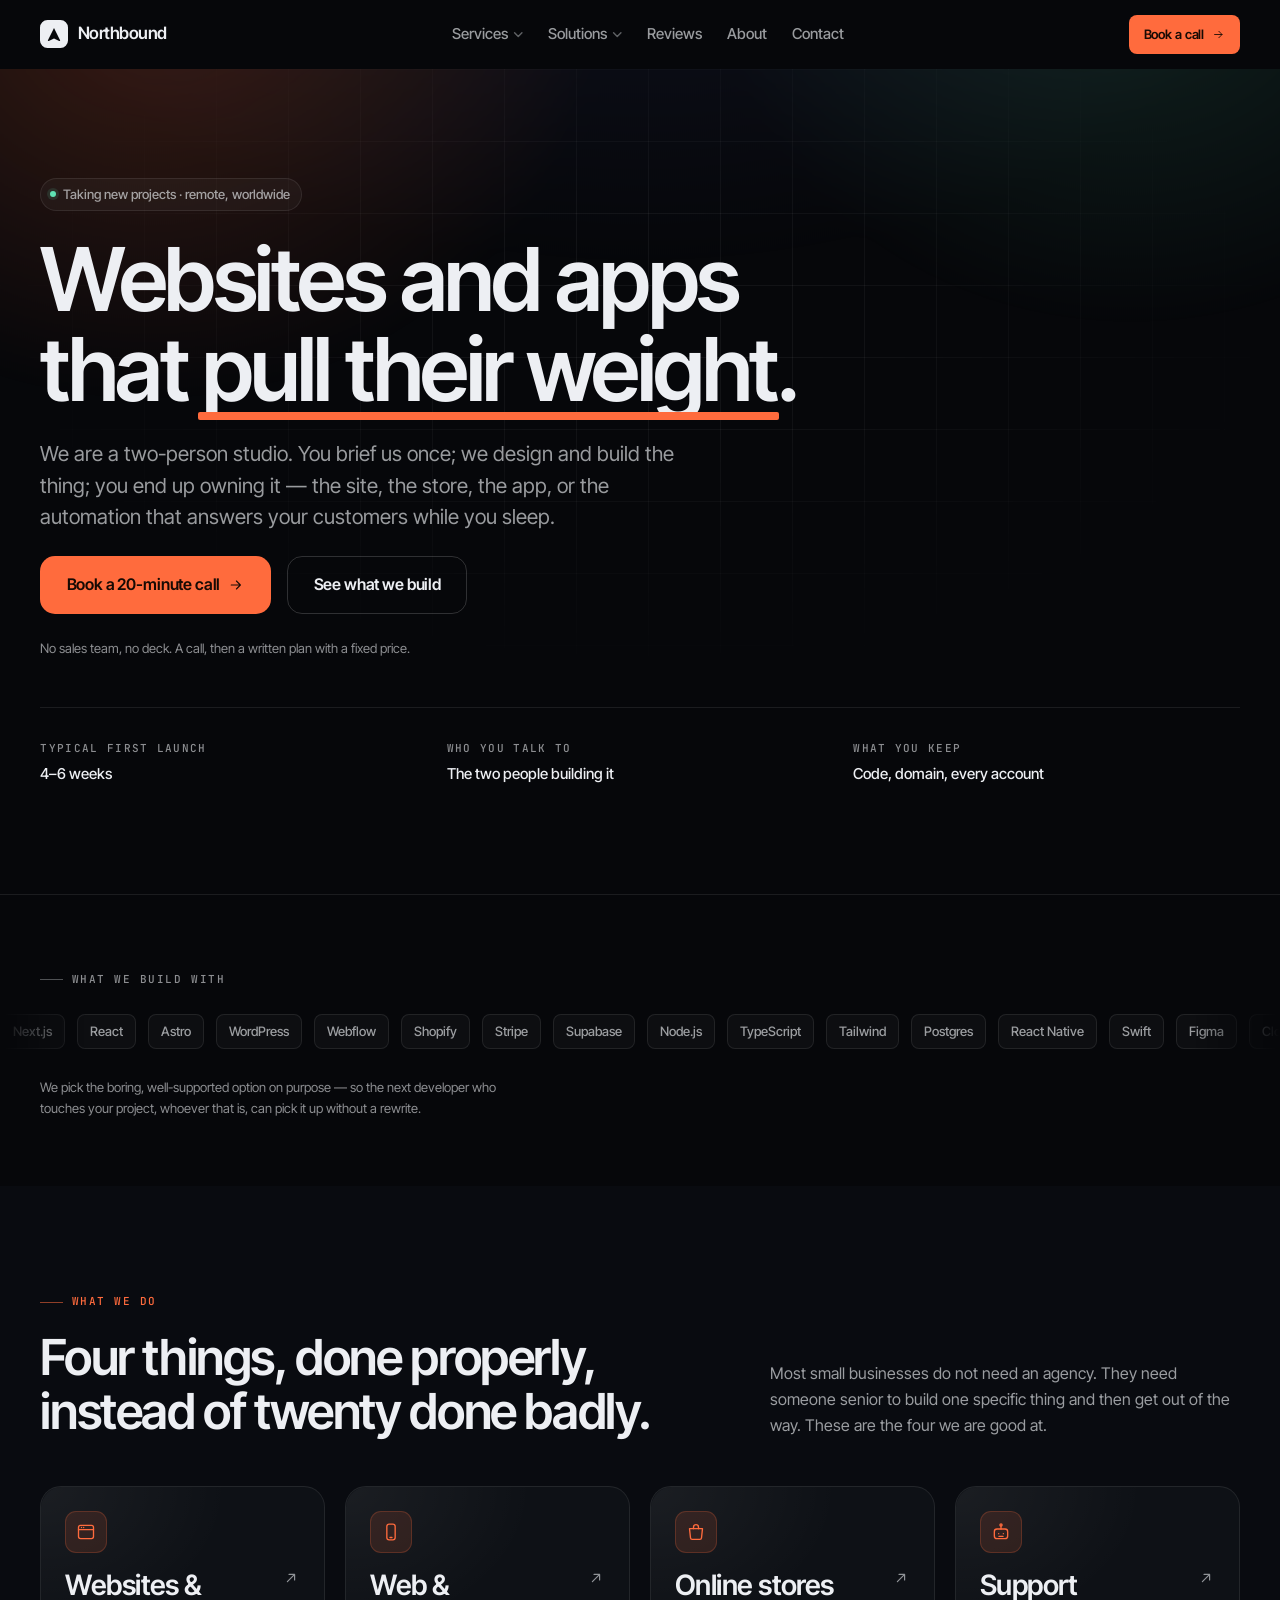
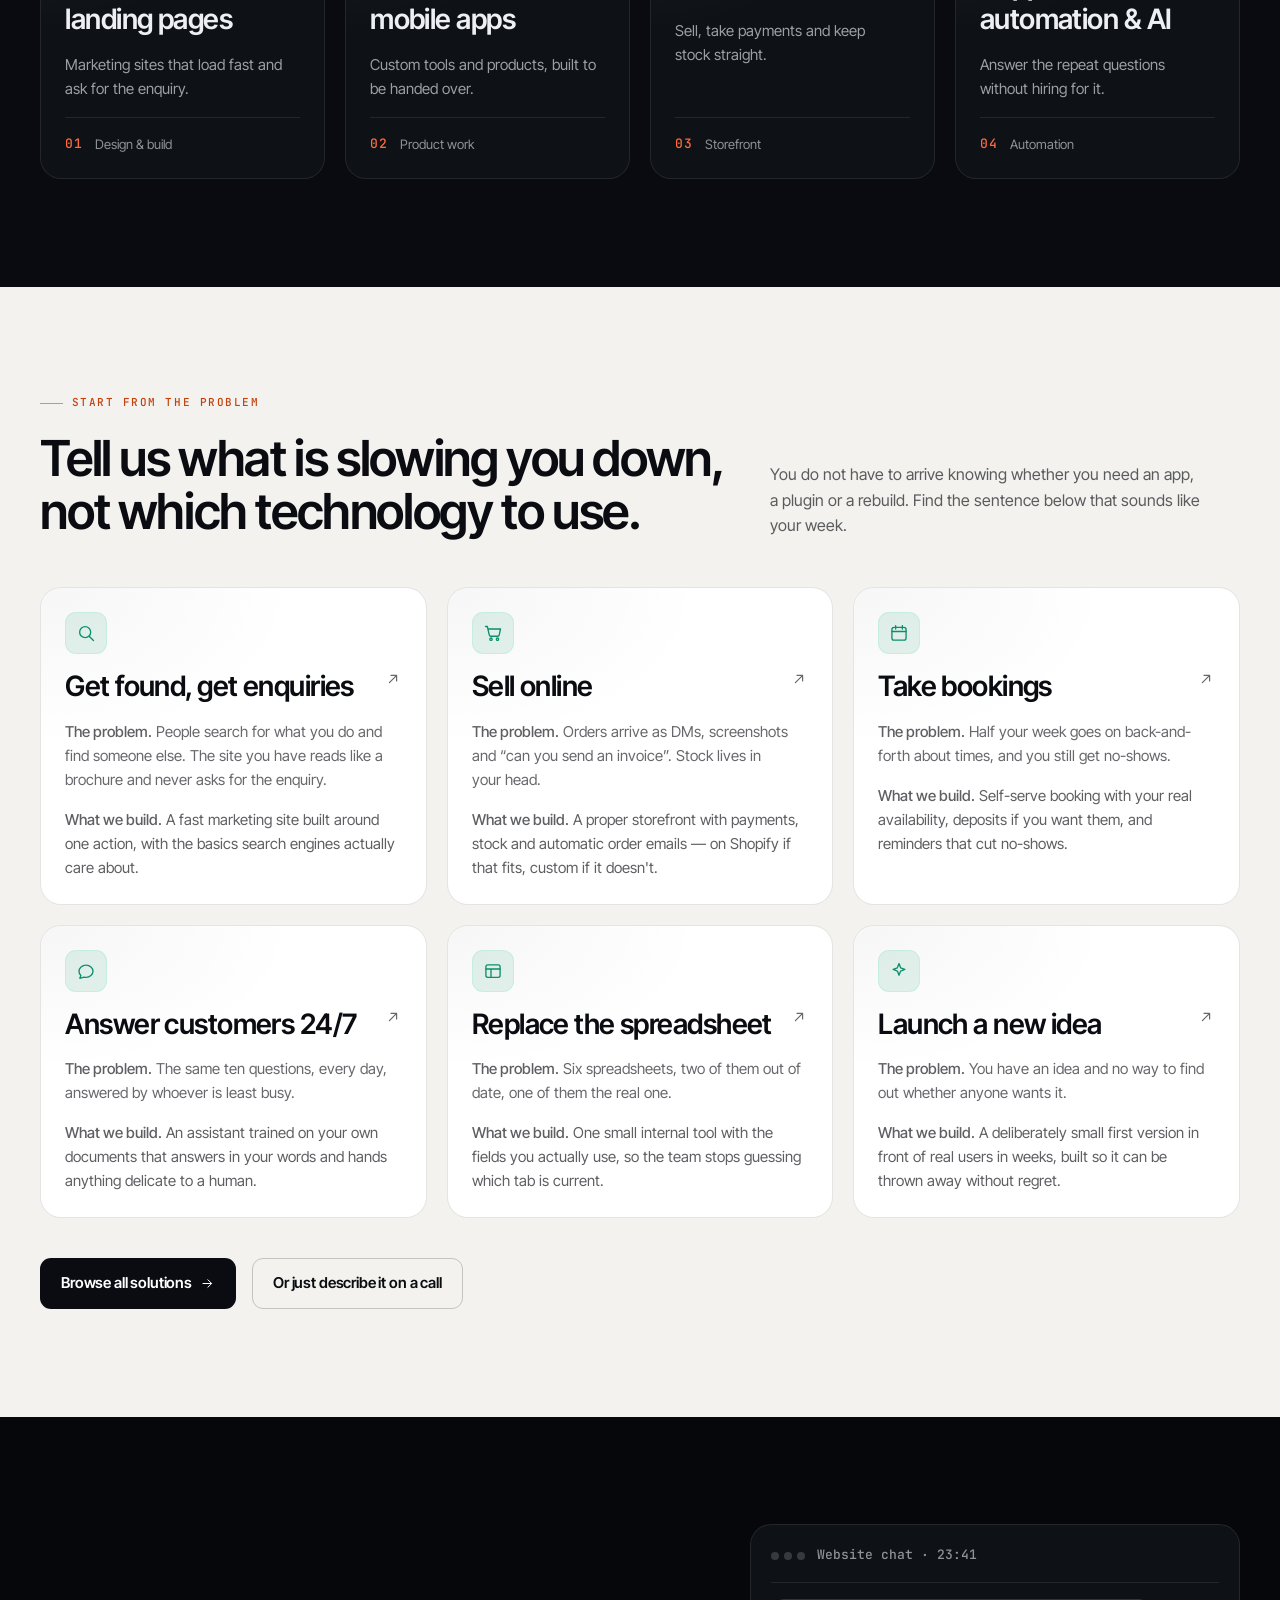
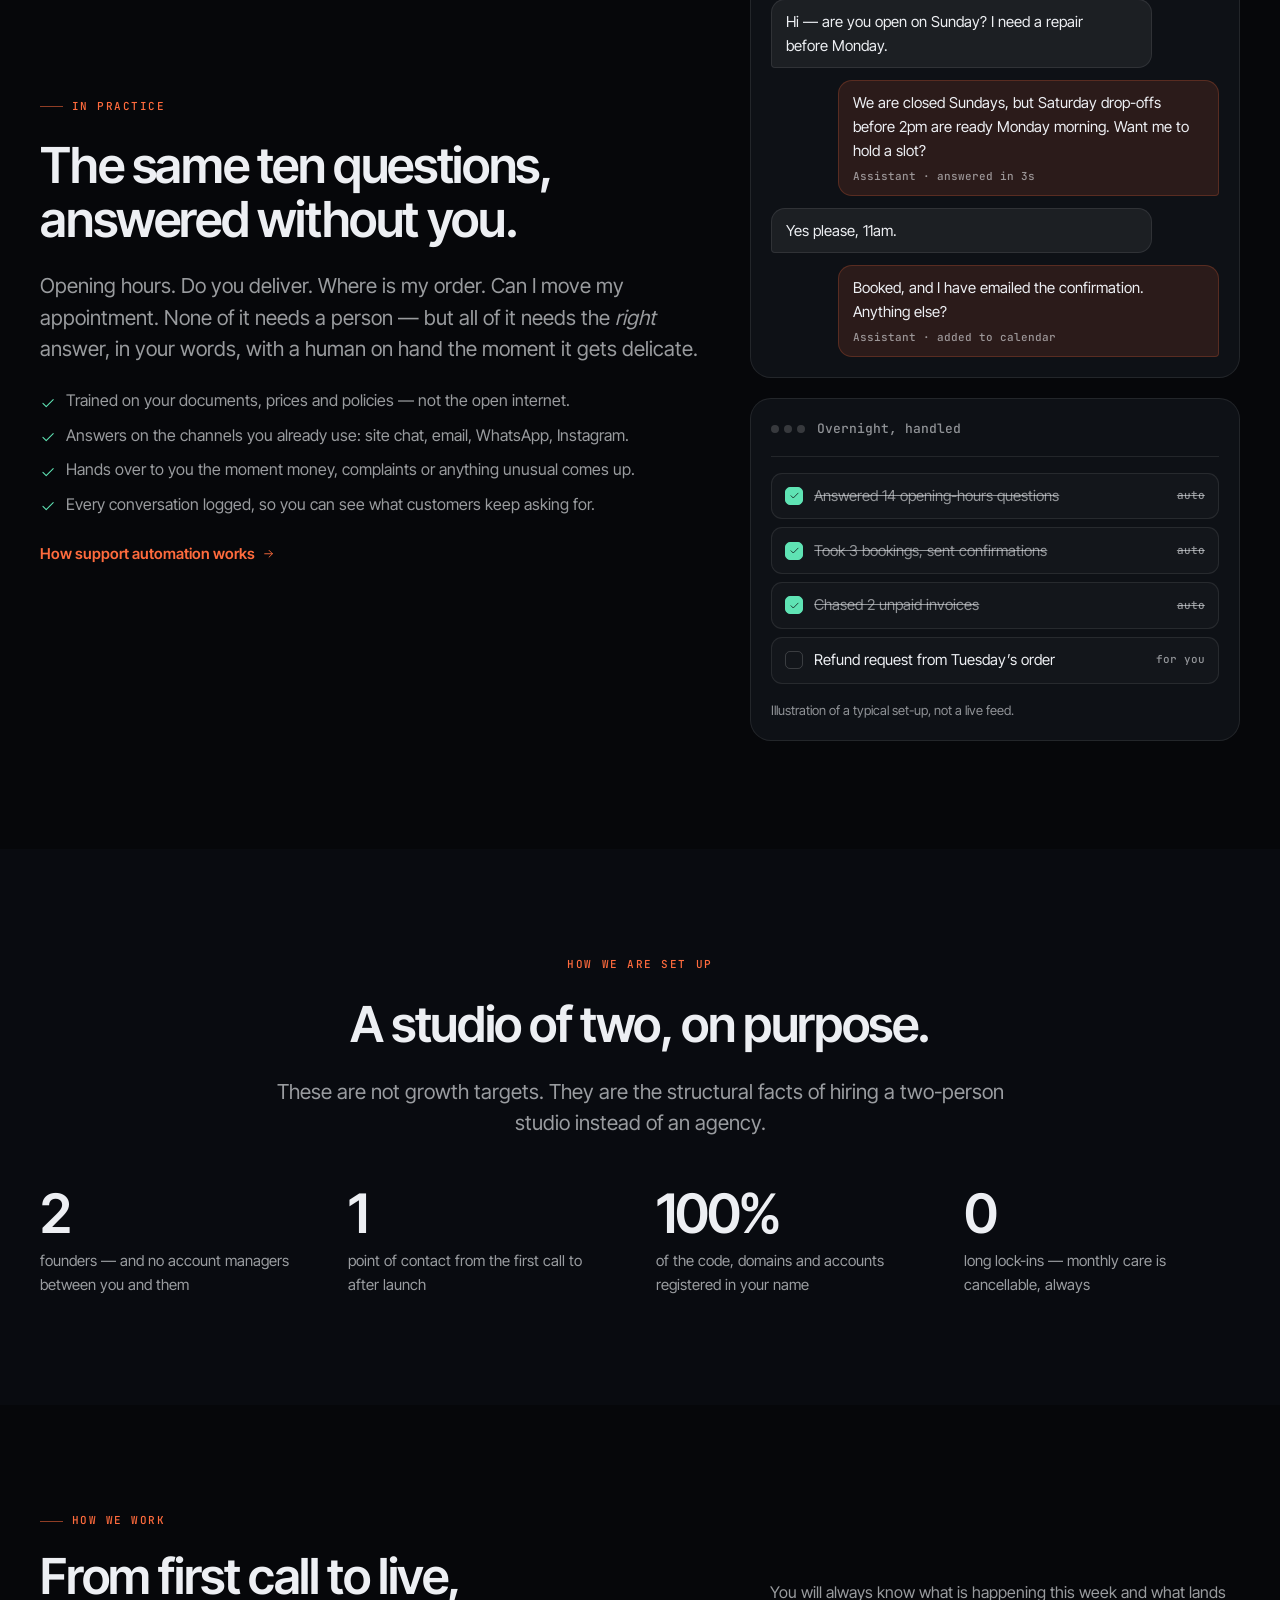
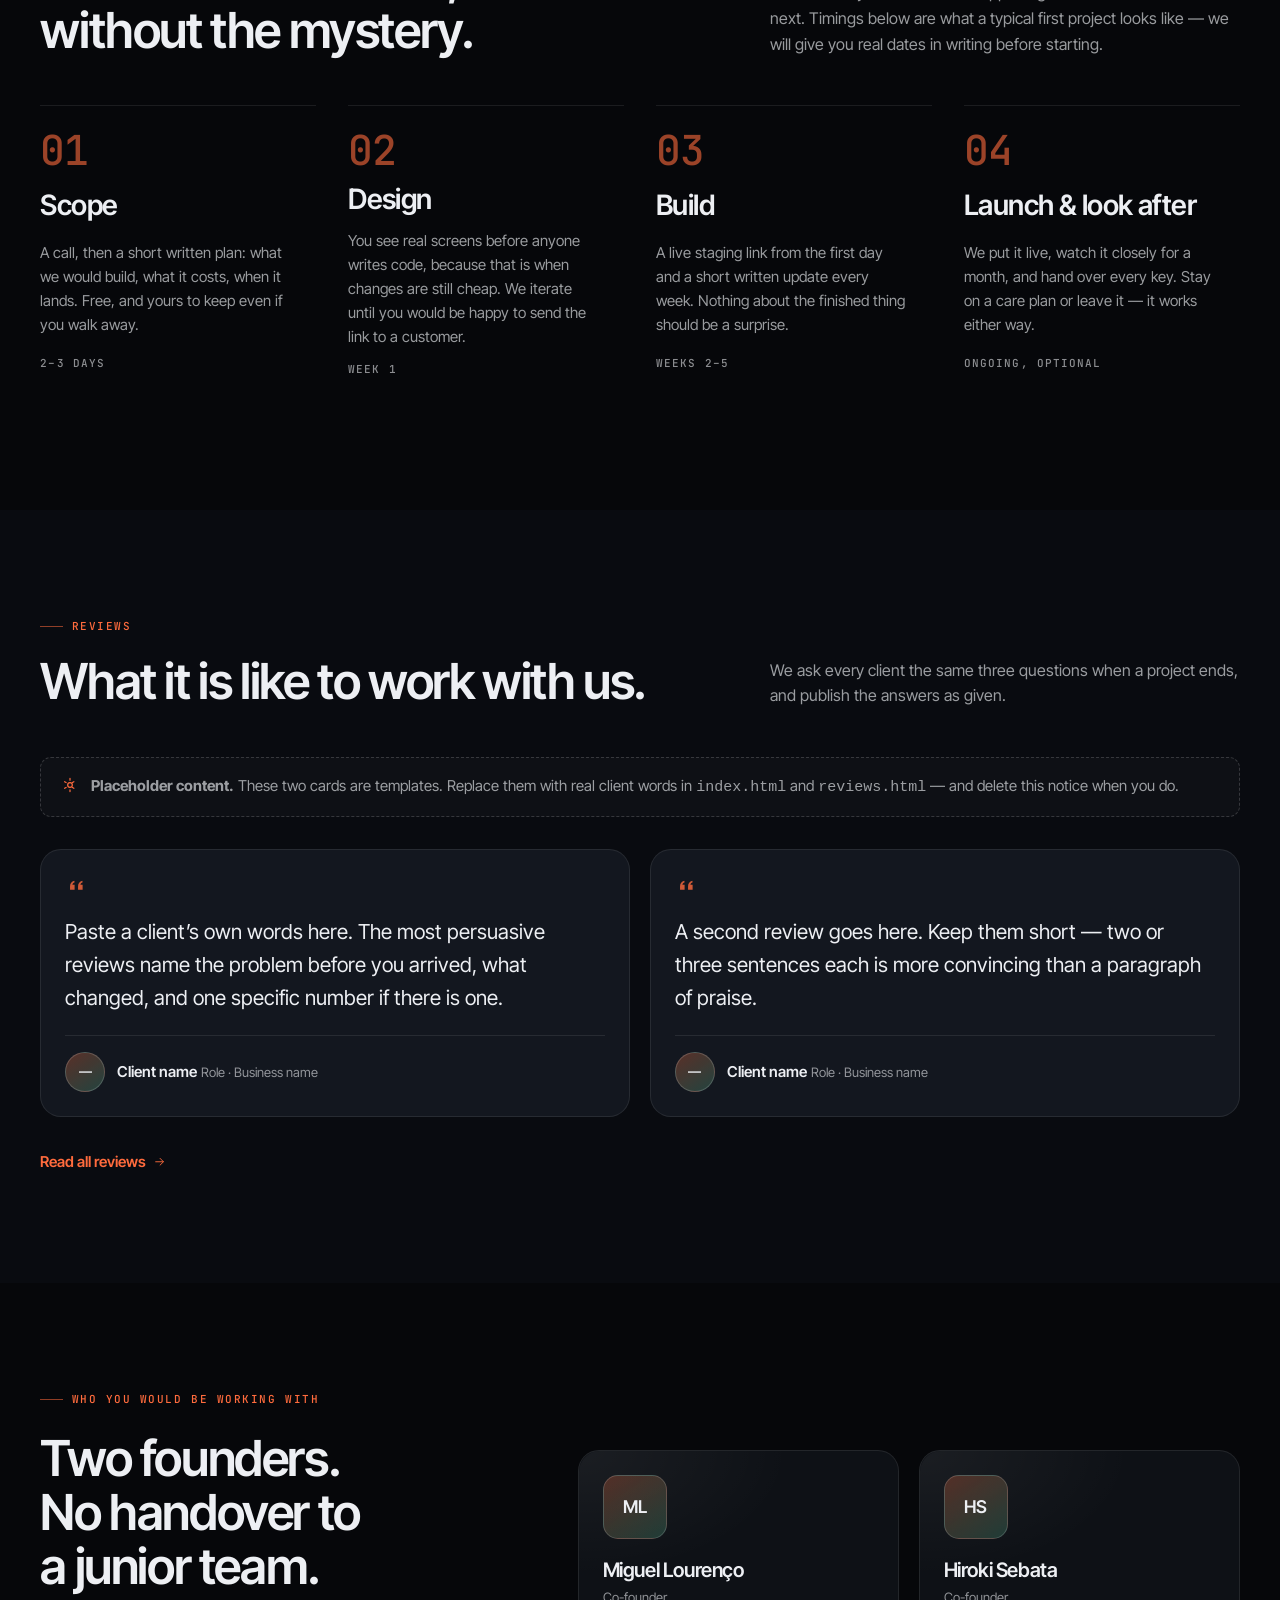
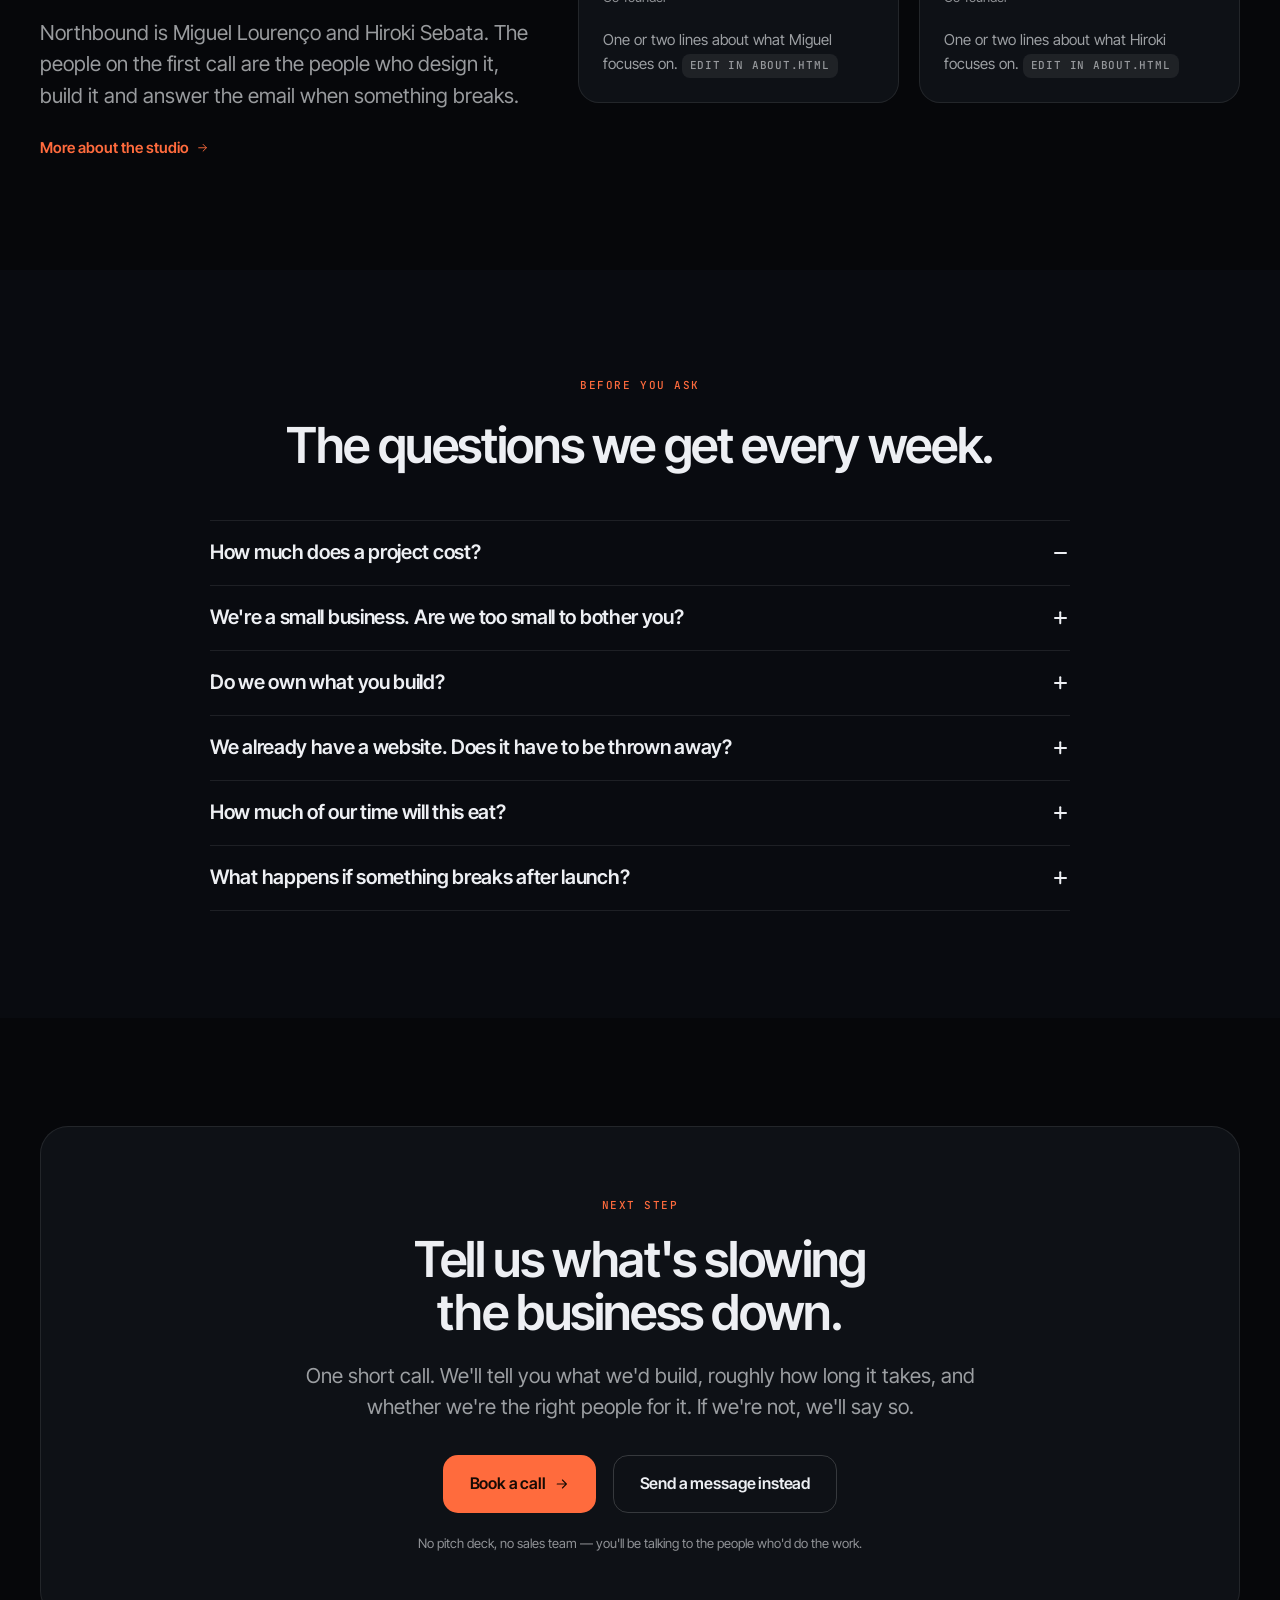
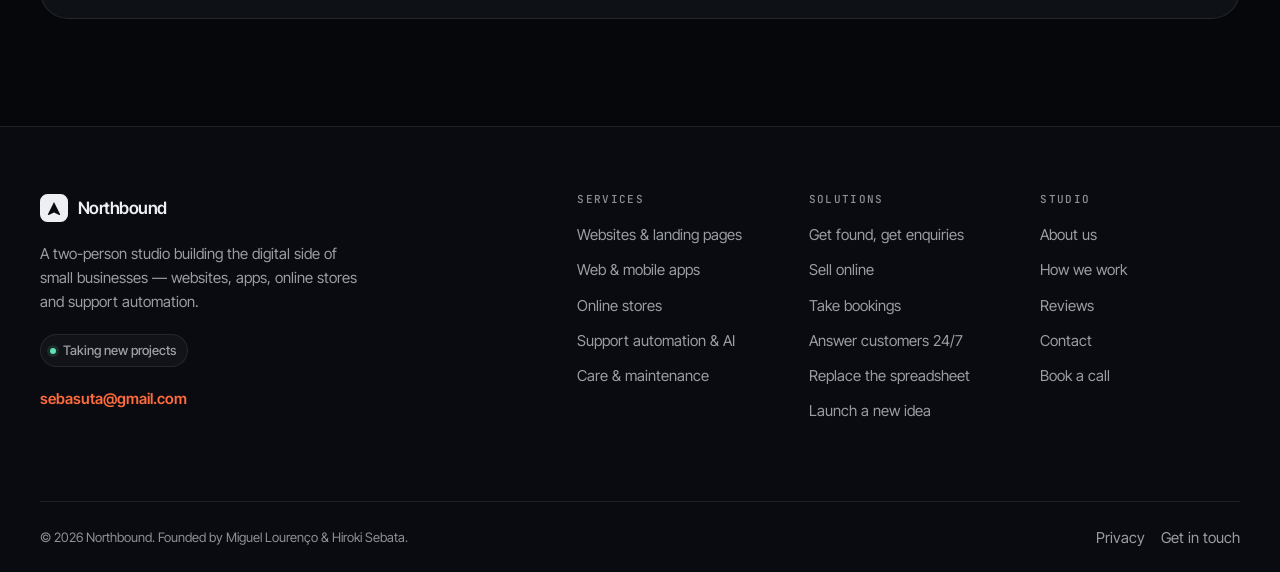
==== index.html @ 09e1d83b "Build the Northbound agency site A six-page static marketing site with no framework, no build step a" ====
<!doctype html>
<html lang="en" class="no-js">
<head>
<meta charset="utf-8">
<meta name="viewport" content="width=device-width, initial-scale=1">
<title>Websites, apps and automation for small businesses | Northbound</title>
<meta name="description" content="A two-person studio that designs, builds and runs the digital side of small businesses — websites, online stores, custom apps and customer-support automation. Book a 20-minute call.">
<link rel="canonical" href="https://hiroki-sebata.github.io/Agency-website/">

<meta property="og:type" content="website">
<meta property="og:site_name" content="Northbound">
<meta property="og:title" content="Websites, apps and automation for small businesses | Northbound">
<meta property="og:description" content="A two-person studio that designs, builds and runs the digital side of small businesses — websites, online stores, custom apps and customer-support automation. Book a 20-minute call.">
<meta property="og:url" content="https://hiroki-sebata.github.io/Agency-website/">
<meta property="og:image" content="https://hiroki-sebata.github.io/Agency-website/assets/img/og-image.png">
<meta property="og:image:width" content="1200">
<meta property="og:image:height" content="630">
<meta property="og:image:alt" content="Northbound — websites, apps and automation for small businesses.">
<meta name="twitter:card" content="summary_large_image">
<meta name="twitter:title" content="Websites, apps and automation for small businesses | Northbound">
<meta name="twitter:description" content="A two-person studio that designs, builds and runs the digital side of small businesses — websites, online stores, custom apps and customer-support automation. Book a 20-minute call.">
<meta name="twitter:image" content="https://hiroki-sebata.github.io/Agency-website/assets/img/og-image.png">

<meta name="theme-color" content="#06070a">
<link rel="icon" href="assets/img/favicon.svg" type="image/svg+xml">
<link rel="apple-touch-icon" href="assets/img/apple-touch-icon.png">
<link rel="manifest" href="site.webmanifest">

<link rel="preload" href="assets/fonts/inter-tight-latin.woff2" as="font" type="font/woff2" crossorigin>
<link rel="stylesheet" href="assets/fonts/fonts.css">
<link rel="stylesheet" href="assets/css/main.css">
<script type="application/ld+json">
{
  "@context": "https://schema.org",
  "@graph": [
    {
      "@type": "Organization",
      "@id": "https://hiroki-sebata.github.io/Agency-website/#org",
      "name": "Northbound",
      "url": "https://hiroki-sebata.github.io/Agency-website/",
      "logo": "https://hiroki-sebata.github.io/Agency-website/assets/img/logo.svg",
      "description": "A two-person studio building websites, apps, online stores and support automation for small businesses.",
      "founder": [
        {
          "@type": "Person",
          "name": "Miguel Lourenço"
        },
        {
          "@type": "Person",
          "name": "Hiroki Sebata"
        }
      ],
      "knowsAbout": [
        "Web development",
        "Mobile app development",
        "E-commerce",
        "Customer support automation",
        "AI agents",
        "Website design"
      ],
      "makesOffer": [
        {
          "@type": "Offer",
          "itemOffered": {
            "@type": "Service",
            "name": "Websites & landing pages",
            "description": "Marketing sites that load fast and ask for the enquiry."
          }
        },
        {
          "@type": "Offer",
          "itemOffered": {
            "@type": "Service",
            "name": "Web & mobile apps",
            "description": "Custom tools and products, built to be handed over."
          }
        },
        {
          "@type": "Offer",
          "itemOffered": {
            "@type": "Service",
            "name": "Online stores",
            "description": "Sell, take payments and keep stock straight."
          }
        },
        {
          "@type": "Offer",
          "itemOffered": {
            "@type": "Service",
            "name": "Support automation & AI",
            "description": "Answer the repeat questions without hiring for it."
          }
        }
      ]
    },
    {
      "@type": "WebSite",
      "@id": "https://hiroki-sebata.github.io/Agency-website/#site",
      "url": "https://hiroki-sebata.github.io/Agency-website/",
      "name": "Northbound",
      "publisher": {
        "@id": "https://hiroki-sebata.github.io/Agency-website/#org"
      },
      "inLanguage": "en"
    }
  ]
}
</script>
<script type="application/ld+json">
{
  "@context": "https://schema.org",
  "@type": "FAQPage",
  "mainEntity": [
    {
      "@type": "Question",
      "name": "How much does a project cost?",
      "acceptedAnswer": {
        "@type": "Answer",
        "text": "Every number follows a conversation, because a five-page brochure site and a booking platform with payments are not the same job. What we will commit to: a fixed price agreed before anyone starts, not an hourly meter that creeps. You get the figure in writing after the first call, along with what is in scope and what is not. That document is yours whether or not you hire us."
      }
    },
    {
      "@type": "Question",
      "name": "We're a small business. Are we too small to bother you?",
      "acceptedAnswer": {
        "@type": "Answer",
        "text": "Small is the entire point. Big agencies price for big committees — the account manager, the strategist, the deck. We skipped all of that so a one-person shop or a ten-person team can afford senior work. If your budget genuinely does not fit the problem, we will tell you on the first call and point you at a cheaper route, even when that route is not us."
      }
    },
    {
      "@type": "Question",
      "name": "Do we own what you build?",
      "acceptedAnswer": {
        "@type": "Answer",
        "text": "Yes, completely. The code lives in your repository, the domain is registered to you, and hosting and third-party accounts are created in your name on day one — not ours. If you stop working with us tomorrow, nothing switches off and nothing needs to be prised out of our hands."
      }
    },
    {
      "@type": "Question",
      "name": "We already have a website. Does it have to be thrown away?",
      "acceptedAnswer": {
        "@type": "Answer",
        "text": "Usually not. Plenty of sites are structurally fine and just badly organised, slow, or silent about what the business actually wants a visitor to do. We will look at what you have first and say honestly whether it is a rebuild or a rescue. A rescue is cheaper and we are happy to take it."
      }
    },
    {
      "@type": "Question",
      "name": "How much of our time will this eat?",
      "acceptedAnswer": {
        "@type": "Answer",
        "text": "Expect about an hour a week: one short call to look at progress and answer questions. We do the writing, the design decisions and the technical choices, and bring you the ones that are genuinely yours to make. What we do need early is access — your domain, your logo files, your current analytics. Chasing those is what actually delays projects."
      }
    },
    {
      "@type": "Question",
      "name": "What happens if something breaks after launch?",
      "acceptedAnswer": {
        "@type": "Answer",
        "text": "We watch the site for the first month after it goes live and fix anything that is our fault at no charge. After that you can stay on a monthly care plan or leave it with us on an ad-hoc basis. Either way you are not locked in, and leaving does not take the site with it."
      }
    }
  ]
}
</script>
</head>
<body>
<a class="skip" href="#main">Skip to content</a>
<header class="header">
  <div class="wrap">
    <nav class="nav" aria-label="Main">
      <a class="brand" href="index.html" aria-current="page">
        <svg class="brand__mark" viewBox="0 0 32 32" aria-hidden="true" focusable="false"><path fill="currentColor" fill-rule="evenodd" d="M8.6 0h14.8A8.6 8.6 0 0 1 32 8.6v14.8a8.6 8.6 0 0 1-8.6 8.6H8.6A8.6 8.6 0 0 1 0 23.4V8.6A8.6 8.6 0 0 1 8.6 0Zm7.4 9.1L9.05 23a.74.74 0 0 0 1.02.97L16 21.03l5.93 2.94A.74.74 0 0 0 22.95 23L16 9.1Z"/></svg>
        <span>Northbound</span>
      </a>

      <div class="nav__menu">
        <ul class="nav__list">
          <li class="nav__item" data-mega-item>
            <button class="nav__link" type="button" data-mega-btn aria-expanded="false" aria-controls="mega-services">
              Services
              <svg class="nav__chev" viewBox="0 0 10 10" fill="none" aria-hidden="true"><path d="M1.5 3.6 5 7.1l3.5-3.5" stroke="currentColor" stroke-width="1.4" stroke-linecap="round" stroke-linejoin="round"/></svg>
            </button>
            <div class="mega" id="mega-services" data-mega-panel>
              <div class="mega__grid">
                <p class="mega__label">What we build</p>
          <a class="mega__link" href="services.html#websites">
            <span class="mega__ico"><svg class="" viewBox="0 0 24 24" fill="none" stroke="currentColor" stroke-width="1.6" stroke-linecap="round" stroke-linejoin="round" aria-hidden="true"><rect x="3" y="4" width="18" height="16" rx="2.5"/><path d="M3 9.2h18M6.6 6.6h.01M9.2 6.6h.01"/></svg></span>
            <span>
              <span class="mega__t">Websites &amp; landing pages</span>
              <span class="mega__d">Marketing sites that load fast and ask for the enquiry.</span>
            </span>
          </a>
          <a class="mega__link" href="services.html#apps">
            <span class="mega__ico"><svg class="" viewBox="0 0 24 24" fill="none" stroke="currentColor" stroke-width="1.6" stroke-linecap="round" stroke-linejoin="round" aria-hidden="true"><rect x="7" y="2.5" width="10" height="19" rx="2.8"/><path d="M10.8 18.6h2.4"/></svg></span>
            <span>
              <span class="mega__t">Web &amp; mobile apps</span>
              <span class="mega__d">Custom tools and products, built to be handed over.</span>
            </span>
          </a>
          <a class="mega__link" href="services.html#ecommerce">
            <span class="mega__ico"><svg class="" viewBox="0 0 24 24" fill="none" stroke="currentColor" stroke-width="1.6" stroke-linecap="round" stroke-linejoin="round" aria-hidden="true"><path d="M4.2 8h15.6l-1.2 11.1a2 2 0 0 1-2 1.8H7.4a2 2 0 0 1-2-1.8L4.2 8Z"/><path d="M9 8V6.2a3 3 0 0 1 6 0V8"/></svg></span>
            <span>
              <span class="mega__t">Online stores</span>
              <span class="mega__d">Sell, take payments and keep stock straight.</span>
            </span>
          </a>
          <a class="mega__link" href="services.html#automation">
            <span class="mega__ico"><svg class="" viewBox="0 0 24 24" fill="none" stroke="currentColor" stroke-width="1.6" stroke-linecap="round" stroke-linejoin="round" aria-hidden="true"><rect x="4" y="8.4" width="16" height="11.6" rx="3.2"/><path d="M12 4.8v3.6M9.2 14h.01M14.8 14h.01M9.6 17.3h4.8"/><circle cx="12" cy="3.6" r="1.3"/></svg></span>
            <span>
              <span class="mega__t">Support automation &amp; AI</span>
              <span class="mega__d">Answer the repeat questions without hiring for it.</span>
            </span>
          </a>
              </div>
              <div class="mega__foot">
                <span class="text-xs text-faint">Fixed scope. No retainers you can't leave.</span>
                <a class="tlink" href="services.html">All services <svg class="tlink__ico" viewBox="0 0 24 24" fill="none" stroke="currentColor" stroke-width="1.6" stroke-linecap="round" stroke-linejoin="round" aria-hidden="true"><path d="M4.8 12h13.4M12.6 6l6 6-6 6"/></svg></a>
              </div>
            </div>
          </li>

          <li class="nav__item" data-mega-item>
            <button class="nav__link" type="button" data-mega-btn aria-expanded="false" aria-controls="mega-solutions">
              Solutions
              <svg class="nav__chev" viewBox="0 0 10 10" fill="none" aria-hidden="true"><path d="M1.5 3.6 5 7.1l3.5-3.5" stroke="currentColor" stroke-width="1.4" stroke-linecap="round" stroke-linejoin="round"/></svg>
            </button>
            <div class="mega" id="mega-solutions" data-mega-panel>
              <div class="mega__grid">
                <p class="mega__label">Start from the problem</p>
          <a class="mega__link" href="solutions.html#enquiries">
            <span class="mega__ico"><svg class="" viewBox="0 0 24 24" fill="none" stroke="currentColor" stroke-width="1.6" stroke-linecap="round" stroke-linejoin="round" aria-hidden="true"><circle cx="11" cy="11" r="6.6"/><path d="M15.8 15.8 21 21"/></svg></span>
            <span>
              <span class="mega__t">Get found, get enquiries</span>
              <span class="mega__d">You exist online but nobody calls.</span>
            </span>
          </a>
          <a class="mega__link" href="solutions.html#sell">
            <span class="mega__ico"><svg class="" viewBox="0 0 24 24" fill="none" stroke="currentColor" stroke-width="1.6" stroke-linecap="round" stroke-linejoin="round" aria-hidden="true"><circle cx="9.6" cy="19.4" r="1.4"/><circle cx="17.4" cy="19.4" r="1.4"/><path d="M3 4.2h2.2l2.3 10.1a2 2 0 0 0 1.95 1.6h8.1a2 2 0 0 0 1.96-1.6L21 7.2H6"/></svg></span>
            <span>
              <span class="mega__t">Sell online</span>
              <span class="mega__d">Move from DMs and invoices to a real checkout.</span>
            </span>
          </a>
          <a class="mega__link" href="solutions.html#bookings">
            <span class="mega__ico"><svg class="" viewBox="0 0 24 24" fill="none" stroke="currentColor" stroke-width="1.6" stroke-linecap="round" stroke-linejoin="round" aria-hidden="true"><rect x="3.5" y="5.2" width="17" height="15.3" rx="2.6"/><path d="M3.5 10.2h17M8 3.2v4M16 3.2v4"/></svg></span>
            <span>
              <span class="mega__t">Take bookings</span>
              <span class="mega__d">Let people book themselves in, around the clock.</span>
            </span>
          </a>
          <a class="mega__link" href="solutions.html#support">
            <span class="mega__ico"><svg class="" viewBox="0 0 24 24" fill="none" stroke="currentColor" stroke-width="1.6" stroke-linecap="round" stroke-linejoin="round" aria-hidden="true"><path d="M20.4 12.3c0 4.1-3.75 7.4-8.4 7.4-.9 0-1.78-.12-2.6-.36L4.6 20.8l1.2-3.4a7.05 7.05 0 0 1-2.2-5.1c0-4.1 3.75-7.4 8.4-7.4s8.4 3.3 8.4 7.4Z"/></svg></span>
            <span>
              <span class="mega__t">Answer customers 24/7</span>
              <span class="mega__d">The same ten questions, handled for you.</span>
            </span>
          </a>
          <a class="mega__link" href="solutions.html#internal">
            <span class="mega__ico"><svg class="" viewBox="0 0 24 24" fill="none" stroke="currentColor" stroke-width="1.6" stroke-linecap="round" stroke-linejoin="round" aria-hidden="true"><rect x="3.5" y="4.6" width="17" height="15" rx="2.2"/><path d="M3.5 9.6h17M9.6 9.6v10"/></svg></span>
            <span>
              <span class="mega__t">Replace the spreadsheet</span>
              <span class="mega__d">One shared system instead of six tabs.</span>
            </span>
          </a>
          <a class="mega__link" href="solutions.html#mvp">
            <span class="mega__ico"><svg class="" viewBox="0 0 24 24" fill="none" stroke="currentColor" stroke-width="1.6" stroke-linecap="round" stroke-linejoin="round" aria-hidden="true"><path d="M12 3.1l1.95 5.05L19 10.1l-5.05 1.95L12 17.1l-1.95-5.05L5 10.1l5.05-1.95L12 3.1Z"/></svg></span>
            <span>
              <span class="mega__t">Launch a new idea</span>
              <span class="mega__d">Get a first version in front of real users.</span>
            </span>
          </a>
              </div>
              <div class="mega__foot">
                <span class="text-xs text-faint">Not sure which one? Say it in plain words on a call.</span>
                <a class="tlink" href="solutions.html">All solutions <svg class="tlink__ico" viewBox="0 0 24 24" fill="none" stroke="currentColor" stroke-width="1.6" stroke-linecap="round" stroke-linejoin="round" aria-hidden="true"><path d="M4.8 12h13.4M12.6 6l6 6-6 6"/></svg></a>
              </div>
            </div>
          </li>

          <li><a class="nav__link" href="reviews.html">Reviews</a></li>
          <li><a class="nav__link" href="about.html">About</a></li>
          <li><a class="nav__link" href="contact.html">Contact</a></li>
        </ul>
      </div>

      <div class="nav__actions">
        <a class="btn btn--sm nav__action-desktop" href="contact.html#book" data-book>
          Book a call <svg class="btn__ico" viewBox="0 0 24 24" fill="none" stroke="currentColor" stroke-width="1.6" stroke-linecap="round" stroke-linejoin="round" aria-hidden="true"><path d="M4.8 12h13.4M12.6 6l6 6-6 6"/></svg>
        </a>
        <button class="burger" type="button" data-drawer-toggle aria-expanded="false" aria-controls="drawer">
          <span class="sr-only">Menu</span>
          <span class="burger__box" aria-hidden="true">
            <span class="burger__line"></span><span class="burger__line"></span><span class="burger__line"></span>
          </span>
        </button>
      </div>
    </nav>
  </div>

  <div class="drawer" id="drawer" data-drawer>
    <div class="drawer__group" data-drawer-group>
      <button class="drawer__top" type="button" data-drawer-top aria-expanded="false" aria-controls="drawer-services">
        Services
        <svg class="nav__chev" viewBox="0 0 10 10" fill="none" aria-hidden="true"><path d="M1.5 3.6 5 7.1l3.5-3.5" stroke="currentColor" stroke-width="1.4" stroke-linecap="round" stroke-linejoin="round"/></svg>
      </button>
      <div class="drawer__sub" id="drawer-services">
        <div class="drawer__sub-inner">
          <ul class="drawer__sub-list">
              <li><a class="drawer__sub-link" href="services.html#websites"><svg class="mega__ico-sm" viewBox="0 0 24 24" fill="none" stroke="currentColor" stroke-width="1.6" stroke-linecap="round" stroke-linejoin="round" aria-hidden="true"><rect x="3" y="4" width="18" height="16" rx="2.5"/><path d="M3 9.2h18M6.6 6.6h.01M9.2 6.6h.01"/></svg><span>Websites &amp; landing pages</span></a></li>
              <li><a class="drawer__sub-link" href="services.html#apps"><svg class="mega__ico-sm" viewBox="0 0 24 24" fill="none" stroke="currentColor" stroke-width="1.6" stroke-linecap="round" stroke-linejoin="round" aria-hidden="true"><rect x="7" y="2.5" width="10" height="19" rx="2.8"/><path d="M10.8 18.6h2.4"/></svg><span>Web &amp; mobile apps</span></a></li>
              <li><a class="drawer__sub-link" href="services.html#ecommerce"><svg class="mega__ico-sm" viewBox="0 0 24 24" fill="none" stroke="currentColor" stroke-width="1.6" stroke-linecap="round" stroke-linejoin="round" aria-hidden="true"><path d="M4.2 8h15.6l-1.2 11.1a2 2 0 0 1-2 1.8H7.4a2 2 0 0 1-2-1.8L4.2 8Z"/><path d="M9 8V6.2a3 3 0 0 1 6 0V8"/></svg><span>Online stores</span></a></li>
              <li><a class="drawer__sub-link" href="services.html#automation"><svg class="mega__ico-sm" viewBox="0 0 24 24" fill="none" stroke="currentColor" stroke-width="1.6" stroke-linecap="round" stroke-linejoin="round" aria-hidden="true"><rect x="4" y="8.4" width="16" height="11.6" rx="3.2"/><path d="M12 4.8v3.6M9.2 14h.01M14.8 14h.01M9.6 17.3h4.8"/><circle cx="12" cy="3.6" r="1.3"/></svg><span>Support automation &amp; AI</span></a></li>
            <li><a class="drawer__sub-link accent" href="services.html">All services</a></li>
          </ul>
        </div>
      </div>
    </div>

    <div class="drawer__group" data-drawer-group>
      <button class="drawer__top" type="button" data-drawer-top aria-expanded="false" aria-controls="drawer-solutions">
        Solutions
        <svg class="nav__chev" viewBox="0 0 10 10" fill="none" aria-hidden="true"><path d="M1.5 3.6 5 7.1l3.5-3.5" stroke="currentColor" stroke-width="1.4" stroke-linecap="round" stroke-linejoin="round"/></svg>
      </button>
      <div class="drawer__sub" id="drawer-solutions">
        <div class="drawer__sub-inner">
          <ul class="drawer__sub-list">
              <li><a class="drawer__sub-link" href="solutions.html#enquiries"><svg class="mega__ico-sm" viewBox="0 0 24 24" fill="none" stroke="currentColor" stroke-width="1.6" stroke-linecap="round" stroke-linejoin="round" aria-hidden="true"><circle cx="11" cy="11" r="6.6"/><path d="M15.8 15.8 21 21"/></svg><span>Get found, get enquiries</span></a></li>
              <li><a class="drawer__sub-link" href="solutions.html#sell"><svg class="mega__ico-sm" viewBox="0 0 24 24" fill="none" stroke="currentColor" stroke-width="1.6" stroke-linecap="round" stroke-linejoin="round" aria-hidden="true"><circle cx="9.6" cy="19.4" r="1.4"/><circle cx="17.4" cy="19.4" r="1.4"/><path d="M3 4.2h2.2l2.3 10.1a2 2 0 0 0 1.95 1.6h8.1a2 2 0 0 0 1.96-1.6L21 7.2H6"/></svg><span>Sell online</span></a></li>
              <li><a class="drawer__sub-link" href="solutions.html#bookings"><svg class="mega__ico-sm" viewBox="0 0 24 24" fill="none" stroke="currentColor" stroke-width="1.6" stroke-linecap="round" stroke-linejoin="round" aria-hidden="true"><rect x="3.5" y="5.2" width="17" height="15.3" rx="2.6"/><path d="M3.5 10.2h17M8 3.2v4M16 3.2v4"/></svg><span>Take bookings</span></a></li>
              <li><a class="drawer__sub-link" href="solutions.html#support"><svg class="mega__ico-sm" viewBox="0 0 24 24" fill="none" stroke="currentColor" stroke-width="1.6" stroke-linecap="round" stroke-linejoin="round" aria-hidden="true"><path d="M20.4 12.3c0 4.1-3.75 7.4-8.4 7.4-.9 0-1.78-.12-2.6-.36L4.6 20.8l1.2-3.4a7.05 7.05 0 0 1-2.2-5.1c0-4.1 3.75-7.4 8.4-7.4s8.4 3.3 8.4 7.4Z"/></svg><span>Answer customers 24/7</span></a></li>
              <li><a class="drawer__sub-link" href="solutions.html#internal"><svg class="mega__ico-sm" viewBox="0 0 24 24" fill="none" stroke="currentColor" stroke-width="1.6" stroke-linecap="round" stroke-linejoin="round" aria-hidden="true"><rect x="3.5" y="4.6" width="17" height="15" rx="2.2"/><path d="M3.5 9.6h17M9.6 9.6v10"/></svg><span>Replace the spreadsheet</span></a></li>
              <li><a class="drawer__sub-link" href="solutions.html#mvp"><svg class="mega__ico-sm" viewBox="0 0 24 24" fill="none" stroke="currentColor" stroke-width="1.6" stroke-linecap="round" stroke-linejoin="round" aria-hidden="true"><path d="M12 3.1l1.95 5.05L19 10.1l-5.05 1.95L12 17.1l-1.95-5.05L5 10.1l5.05-1.95L12 3.1Z"/></svg><span>Launch a new idea</span></a></li>
            <li><a class="drawer__sub-link accent" href="solutions.html">All solutions</a></li>
          </ul>
        </div>
      </div>
    </div>

    <div class="drawer__group"><a class="drawer__top" href="reviews.html">Reviews</a></div>
    <div class="drawer__group"><a class="drawer__top" href="about.html">About</a></div>
    <div class="drawer__group"><a class="drawer__top" href="contact.html">Contact</a></div>

    <div class="drawer__actions">
      <a class="btn btn--lg btn--block" href="contact.html#book" data-book>Book a call <svg class="btn__ico" viewBox="0 0 24 24" fill="none" stroke="currentColor" stroke-width="1.6" stroke-linecap="round" stroke-linejoin="round" aria-hidden="true"><path d="M4.8 12h13.4M12.6 6l6 6-6 6"/></svg></a>
      <a class="btn btn--ghost btn--lg btn--block" href="contact.html#form">Send a message</a>
    </div>

    <div class="drawer__meta">
      <p class="text-xs text-faint">Reply <span data-response-time>within 1 business day</span>.</p>
    </div>
  </div>
</header>

<main id="main">

<section class="hero">
  <span class="hero__bg" aria-hidden="true"></span>
  <span class="hero__grid-lines" aria-hidden="true"></span>
  <div class="wrap">
    <div class="stack stack-6" style="max-width:min(900px,100%)">
      <p class="pill" data-reveal>
        <span class="pill__dot pill__dot--live" aria-hidden="true"></span>
        <span>Taking new projects &middot; remote, worldwide</span>
      </p>
      <h1 class="hero__title" data-reveal>Websites and apps that <span class="hl-ink">pull their weight</span>.</h1>
      <p class="text-lead hero__lead" data-reveal>
        We are a two-person studio. You brief us once; we design and build the thing; you end up owning it —
        the site, the store, the app, or the automation that answers your customers while you sleep.
      </p>
      <div class="row" data-reveal>
        <a class="btn btn--lg" href="contact.html#book" data-book>Book a 20-minute call <svg class="btn__ico" viewBox="0 0 24 24" fill="none" stroke="currentColor" stroke-width="1.6" stroke-linecap="round" stroke-linejoin="round" aria-hidden="true"><path d="M4.8 12h13.4M12.6 6l6 6-6 6"/></svg></a>
        <a class="btn btn--ghost btn--lg" href="services.html">See what we build</a>
      </div>
      <p class="text-xs text-faint" data-reveal>
        No sales team, no deck. A call, then a written plan with a fixed price.
      </p>
    </div>

    <div class="hero__facts" data-reveal>
      <div class="fact"><p class="fact__k">Typical first launch</p><p class="fact__v">4&ndash;6 weeks</p></div>
      <div class="fact"><p class="fact__k">Who you talk to</p><p class="fact__v">The two people building it</p></div>
      <div class="fact"><p class="fact__k">What you keep</p><p class="fact__v">Code, domain, every account</p></div>
    </div>
  </div>
</section>

<section class="sec sec--sm sec--line" aria-labelledby="tech-h">
  <div class="wrap">
    <h2 class="eyebrow eyebrow--dim" id="tech-h" style="margin-bottom:var(--s-5)">What we build with</h2>
  </div>
  <div class="marquee">
    <ul class="marquee__track" ><li class="chip">Next.js</li><li class="chip">React</li><li class="chip">Astro</li><li class="chip">WordPress</li><li class="chip">Webflow</li><li class="chip">Shopify</li><li class="chip">Stripe</li><li class="chip">Supabase</li><li class="chip">Node.js</li><li class="chip">TypeScript</li><li class="chip">Tailwind</li><li class="chip">Postgres</li><li class="chip">React Native</li><li class="chip">Swift</li><li class="chip">Figma</li><li class="chip">Cloudflare</li><li class="chip">Vercel</li><li class="chip">Google Analytics</li><li class="chip">Twilio</li><li class="chip">OpenAI API</li><li class="chip">Zapier</li><li class="chip">Make</li></ul>
    <ul class="marquee__track" aria-hidden="true"><li class="chip">Next.js</li><li class="chip">React</li><li class="chip">Astro</li><li class="chip">WordPress</li><li class="chip">Webflow</li><li class="chip">Shopify</li><li class="chip">Stripe</li><li class="chip">Supabase</li><li class="chip">Node.js</li><li class="chip">TypeScript</li><li class="chip">Tailwind</li><li class="chip">Postgres</li><li class="chip">React Native</li><li class="chip">Swift</li><li class="chip">Figma</li><li class="chip">Cloudflare</li><li class="chip">Vercel</li><li class="chip">Google Analytics</li><li class="chip">Twilio</li><li class="chip">OpenAI API</li><li class="chip">Zapier</li><li class="chip">Make</li></ul>
  </div>
  <div class="wrap" style="margin-top:var(--s-5)">
    <p class="text-xs text-faint measure">We pick the boring, well-supported option on purpose — so the next developer who touches your project, whoever that is, can pick it up without a rewrite.</p>
  </div>
</section>

<section class="sec sec--panel">
  <div class="wrap">
    <div class="shead shead--split">
      <div class="stack stack-5">
        <p class="eyebrow" data-reveal>What we do</p>
        <h2 class="shead__title" data-reveal>Four things, done properly, instead of twenty done badly.</h2>
      </div>
      <p class="text-dim" data-reveal>
        Most small businesses do not need an agency. They need someone senior to build one specific thing and then get out of the way.
        These are the four we are good at.
      </p>
    </div>
    <div class="grid grid--4">
        <a class="card card--link" href="services.html#websites" data-reveal>
          <span class="card__ico"><svg class="" viewBox="0 0 24 24" fill="none" stroke="currentColor" stroke-width="1.6" stroke-linecap="round" stroke-linejoin="round" aria-hidden="true"><rect x="3" y="4" width="18" height="16" rx="2.5"/><path d="M3 9.2h18M6.6 6.6h.01M9.2 6.6h.01"/></svg></span>
          <div class="card__title">
            <h3>Websites &amp; landing pages</h3>
            <svg class="card__arrow" viewBox="0 0 24 24" fill="none" stroke="currentColor" stroke-width="1.6" stroke-linecap="round" stroke-linejoin="round" aria-hidden="true"><path d="M7.2 16.8 16.8 7.2M9.4 7.2h7.4v7.4"/></svg>
          </div>
          <p class="text-sm text-dim">Marketing sites that load fast and ask for the enquiry.</p>
          <span class="card__foot">
            <span class="num">01</span>
            <span>Design &amp; build</span>
          </span>
        </a>
        <a class="card card--link" href="services.html#apps" data-reveal>
          <span class="card__ico"><svg class="" viewBox="0 0 24 24" fill="none" stroke="currentColor" stroke-width="1.6" stroke-linecap="round" stroke-linejoin="round" aria-hidden="true"><rect x="7" y="2.5" width="10" height="19" rx="2.8"/><path d="M10.8 18.6h2.4"/></svg></span>
          <div class="card__title">
            <h3>Web &amp; mobile apps</h3>
            <svg class="card__arrow" viewBox="0 0 24 24" fill="none" stroke="currentColor" stroke-width="1.6" stroke-linecap="round" stroke-linejoin="round" aria-hidden="true"><path d="M7.2 16.8 16.8 7.2M9.4 7.2h7.4v7.4"/></svg>
          </div>
          <p class="text-sm text-dim">Custom tools and products, built to be handed over.</p>
          <span class="card__foot">
            <span class="num">02</span>
            <span>Product work</span>
          </span>
        </a>
        <a class="card card--link" href="services.html#ecommerce" data-reveal>
          <span class="card__ico"><svg class="" viewBox="0 0 24 24" fill="none" stroke="currentColor" stroke-width="1.6" stroke-linecap="round" stroke-linejoin="round" aria-hidden="true"><path d="M4.2 8h15.6l-1.2 11.1a2 2 0 0 1-2 1.8H7.4a2 2 0 0 1-2-1.8L4.2 8Z"/><path d="M9 8V6.2a3 3 0 0 1 6 0V8"/></svg></span>
          <div class="card__title">
            <h3>Online stores</h3>
            <svg class="card__arrow" viewBox="0 0 24 24" fill="none" stroke="currentColor" stroke-width="1.6" stroke-linecap="round" stroke-linejoin="round" aria-hidden="true"><path d="M7.2 16.8 16.8 7.2M9.4 7.2h7.4v7.4"/></svg>
          </div>
          <p class="text-sm text-dim">Sell, take payments and keep stock straight.</p>
          <span class="card__foot">
            <span class="num">03</span>
            <span>Storefront</span>
          </span>
        </a>
        <a class="card card--link" href="services.html#automation" data-reveal>
          <span class="card__ico"><svg class="" viewBox="0 0 24 24" fill="none" stroke="currentColor" stroke-width="1.6" stroke-linecap="round" stroke-linejoin="round" aria-hidden="true"><rect x="4" y="8.4" width="16" height="11.6" rx="3.2"/><path d="M12 4.8v3.6M9.2 14h.01M14.8 14h.01M9.6 17.3h4.8"/><circle cx="12" cy="3.6" r="1.3"/></svg></span>
          <div class="card__title">
            <h3>Support automation &amp; AI</h3>
            <svg class="card__arrow" viewBox="0 0 24 24" fill="none" stroke="currentColor" stroke-width="1.6" stroke-linecap="round" stroke-linejoin="round" aria-hidden="true"><path d="M7.2 16.8 16.8 7.2M9.4 7.2h7.4v7.4"/></svg>
          </div>
          <p class="text-sm text-dim">Answer the repeat questions without hiring for it.</p>
          <span class="card__foot">
            <span class="num">04</span>
            <span>Automation</span>
          </span>
        </a>
    </div>
  </div>
</section>

<section class="sec sec--light">
  <div class="wrap">
    <div class="shead shead--split">
      <div class="stack stack-5">
        <p class="eyebrow" data-reveal>Start from the problem</p>
        <h2 class="shead__title" data-reveal>Tell us what is slowing you down, not which technology to use.</h2>
      </div>
      <p class="text-dim" data-reveal>
        You do not have to arrive knowing whether you need an app, a plugin or a rebuild.
        Find the sentence below that sounds like your week.
      </p>
    </div>
    <div class="grid grid--3">
        <a class="card card--link" href="solutions.html#enquiries" data-reveal>
          <span class="card__ico card__ico--mint"><svg class="" viewBox="0 0 24 24" fill="none" stroke="currentColor" stroke-width="1.6" stroke-linecap="round" stroke-linejoin="round" aria-hidden="true"><circle cx="11" cy="11" r="6.6"/><path d="M15.8 15.8 21 21"/></svg></span>
          <div class="card__title">
            <h3>Get found, get enquiries</h3>
            <svg class="card__arrow" viewBox="0 0 24 24" fill="none" stroke="currentColor" stroke-width="1.6" stroke-linecap="round" stroke-linejoin="round" aria-hidden="true"><path d="M7.2 16.8 16.8 7.2M9.4 7.2h7.4v7.4"/></svg>
          </div>
          <p class="text-sm" style="color:var(--text-faint)"><strong style="color:var(--text-dim);font-weight:500">The problem.</strong> People search for what you do and find someone else. The site you have reads like a brochure and never asks for the enquiry.</p>
          <p class="text-sm text-dim"><strong style="font-weight:500">What we build.</strong> A fast marketing site built around one action, with the basics search engines actually care about.</p>
        </a>
        <a class="card card--link" href="solutions.html#sell" data-reveal>
          <span class="card__ico card__ico--mint"><svg class="" viewBox="0 0 24 24" fill="none" stroke="currentColor" stroke-width="1.6" stroke-linecap="round" stroke-linejoin="round" aria-hidden="true"><circle cx="9.6" cy="19.4" r="1.4"/><circle cx="17.4" cy="19.4" r="1.4"/><path d="M3 4.2h2.2l2.3 10.1a2 2 0 0 0 1.95 1.6h8.1a2 2 0 0 0 1.96-1.6L21 7.2H6"/></svg></span>
          <div class="card__title">
            <h3>Sell online</h3>
            <svg class="card__arrow" viewBox="0 0 24 24" fill="none" stroke="currentColor" stroke-width="1.6" stroke-linecap="round" stroke-linejoin="round" aria-hidden="true"><path d="M7.2 16.8 16.8 7.2M9.4 7.2h7.4v7.4"/></svg>
          </div>
          <p class="text-sm" style="color:var(--text-faint)"><strong style="color:var(--text-dim);font-weight:500">The problem.</strong> Orders arrive as DMs, screenshots and &ldquo;can you send an invoice&rdquo;. Stock lives in your head.</p>
          <p class="text-sm text-dim"><strong style="font-weight:500">What we build.</strong> A proper storefront with payments, stock and automatic order emails — on Shopify if that fits, custom if it doesn't.</p>
        </a>
        <a class="card card--link" href="solutions.html#bookings" data-reveal>
          <span class="card__ico card__ico--mint"><svg class="" viewBox="0 0 24 24" fill="none" stroke="currentColor" stroke-width="1.6" stroke-linecap="round" stroke-linejoin="round" aria-hidden="true"><rect x="3.5" y="5.2" width="17" height="15.3" rx="2.6"/><path d="M3.5 10.2h17M8 3.2v4M16 3.2v4"/></svg></span>
          <div class="card__title">
            <h3>Take bookings</h3>
            <svg class="card__arrow" viewBox="0 0 24 24" fill="none" stroke="currentColor" stroke-width="1.6" stroke-linecap="round" stroke-linejoin="round" aria-hidden="true"><path d="M7.2 16.8 16.8 7.2M9.4 7.2h7.4v7.4"/></svg>
          </div>
          <p class="text-sm" style="color:var(--text-faint)"><strong style="color:var(--text-dim);font-weight:500">The problem.</strong> Half your week goes on back-and-forth about times, and you still get no-shows.</p>
          <p class="text-sm text-dim"><strong style="font-weight:500">What we build.</strong> Self-serve booking with your real availability, deposits if you want them, and reminders that cut no-shows.</p>
        </a>
        <a class="card card--link" href="solutions.html#support" data-reveal>
          <span class="card__ico card__ico--mint"><svg class="" viewBox="0 0 24 24" fill="none" stroke="currentColor" stroke-width="1.6" stroke-linecap="round" stroke-linejoin="round" aria-hidden="true"><path d="M20.4 12.3c0 4.1-3.75 7.4-8.4 7.4-.9 0-1.78-.12-2.6-.36L4.6 20.8l1.2-3.4a7.05 7.05 0 0 1-2.2-5.1c0-4.1 3.75-7.4 8.4-7.4s8.4 3.3 8.4 7.4Z"/></svg></span>
          <div class="card__title">
            <h3>Answer customers 24/7</h3>
            <svg class="card__arrow" viewBox="0 0 24 24" fill="none" stroke="currentColor" stroke-width="1.6" stroke-linecap="round" stroke-linejoin="round" aria-hidden="true"><path d="M7.2 16.8 16.8 7.2M9.4 7.2h7.4v7.4"/></svg>
          </div>
          <p class="text-sm" style="color:var(--text-faint)"><strong style="color:var(--text-dim);font-weight:500">The problem.</strong> The same ten questions, every day, answered by whoever is least busy.</p>
          <p class="text-sm text-dim"><strong style="font-weight:500">What we build.</strong> An assistant trained on your own documents that answers in your words and hands anything delicate to a human.</p>
        </a>
        <a class="card card--link" href="solutions.html#internal" data-reveal>
          <span class="card__ico card__ico--mint"><svg class="" viewBox="0 0 24 24" fill="none" stroke="currentColor" stroke-width="1.6" stroke-linecap="round" stroke-linejoin="round" aria-hidden="true"><rect x="3.5" y="4.6" width="17" height="15" rx="2.2"/><path d="M3.5 9.6h17M9.6 9.6v10"/></svg></span>
          <div class="card__title">
            <h3>Replace the spreadsheet</h3>
            <svg class="card__arrow" viewBox="0 0 24 24" fill="none" stroke="currentColor" stroke-width="1.6" stroke-linecap="round" stroke-linejoin="round" aria-hidden="true"><path d="M7.2 16.8 16.8 7.2M9.4 7.2h7.4v7.4"/></svg>
          </div>
          <p class="text-sm" style="color:var(--text-faint)"><strong style="color:var(--text-dim);font-weight:500">The problem.</strong> Six spreadsheets, two of them out of date, one of them the real one.</p>
          <p class="text-sm text-dim"><strong style="font-weight:500">What we build.</strong> One small internal tool with the fields you actually use, so the team stops guessing which tab is current.</p>
        </a>
        <a class="card card--link" href="solutions.html#mvp" data-reveal>
          <span class="card__ico card__ico--mint"><svg class="" viewBox="0 0 24 24" fill="none" stroke="currentColor" stroke-width="1.6" stroke-linecap="round" stroke-linejoin="round" aria-hidden="true"><path d="M12 3.1l1.95 5.05L19 10.1l-5.05 1.95L12 17.1l-1.95-5.05L5 10.1l5.05-1.95L12 3.1Z"/></svg></span>
          <div class="card__title">
            <h3>Launch a new idea</h3>
            <svg class="card__arrow" viewBox="0 0 24 24" fill="none" stroke="currentColor" stroke-width="1.6" stroke-linecap="round" stroke-linejoin="round" aria-hidden="true"><path d="M7.2 16.8 16.8 7.2M9.4 7.2h7.4v7.4"/></svg>
          </div>
          <p class="text-sm" style="color:var(--text-faint)"><strong style="color:var(--text-dim);font-weight:500">The problem.</strong> You have an idea and no way to find out whether anyone wants it.</p>
          <p class="text-sm text-dim"><strong style="font-weight:500">What we build.</strong> A deliberately small first version in front of real users in weeks, built so it can be thrown away without regret.</p>
        </a>
    </div>
    <p class="row" style="margin-top:var(--s-10)">
      <a class="btn btn--solid" href="solutions.html">Browse all solutions <svg class="btn__ico" viewBox="0 0 24 24" fill="none" stroke="currentColor" stroke-width="1.6" stroke-linecap="round" stroke-linejoin="round" aria-hidden="true"><path d="M4.8 12h13.4M12.6 6l6 6-6 6"/></svg></a>
      <a class="btn btn--ghost" href="contact.html#book" data-book>Or just describe it on a call</a>
    </p>
  </div>
</section>

<section class="sec">
  <div class="wrap">
    <div class="split split--wide-l">
      <div class="stack stack-6">
        <p class="eyebrow" data-reveal>In practice</p>
        <h2 data-reveal>The same ten questions, answered without you.</h2>
        <p class="text-lead" data-reveal>
          Opening hours. Do you deliver. Where is my order. Can I move my appointment.
          None of it needs a person — but all of it needs the <em>right</em> answer, in your words, with a human on hand the moment it gets delicate.
        </p>
        <ul class="card__list" data-reveal style="font-size:var(--t-body)">
          <li><svg class="card__tick" viewBox="0 0 24 24" fill="none" stroke="currentColor" stroke-width="1.6" stroke-linecap="round" stroke-linejoin="round" aria-hidden="true"><path d="M4.4 12.6l4.9 4.9L19.8 6.9"/></svg><span>Trained on your documents, prices and policies — not the open internet.</span></li>
          <li><svg class="card__tick" viewBox="0 0 24 24" fill="none" stroke="currentColor" stroke-width="1.6" stroke-linecap="round" stroke-linejoin="round" aria-hidden="true"><path d="M4.4 12.6l4.9 4.9L19.8 6.9"/></svg><span>Answers on the channels you already use: site chat, email, WhatsApp, Instagram.</span></li>
          <li><svg class="card__tick" viewBox="0 0 24 24" fill="none" stroke="currentColor" stroke-width="1.6" stroke-linecap="round" stroke-linejoin="round" aria-hidden="true"><path d="M4.4 12.6l4.9 4.9L19.8 6.9"/></svg><span>Hands over to you the moment money, complaints or anything unusual comes up.</span></li>
          <li><svg class="card__tick" viewBox="0 0 24 24" fill="none" stroke="currentColor" stroke-width="1.6" stroke-linecap="round" stroke-linejoin="round" aria-hidden="true"><path d="M4.4 12.6l4.9 4.9L19.8 6.9"/></svg><span>Every conversation logged, so you can see what customers keep asking for.</span></li>
        </ul>
        <p data-reveal><a class="tlink" href="services.html#automation">How support automation works <svg class="tlink__ico" viewBox="0 0 24 24" fill="none" stroke="currentColor" stroke-width="1.6" stroke-linecap="round" stroke-linejoin="round" aria-hidden="true"><path d="M4.8 12h13.4M12.6 6l6 6-6 6"/></svg></a></p>
      </div>

      <div class="stack stack-5" data-reveal>
        <div class="panel">
          <div class="panel__head">
            <span class="dots" aria-hidden="true"><i></i><i></i><i></i></span>
            <span>Website chat &middot; 23:41</span>
          </div>
          <div class="chat">
            <p class="bubble">Hi — are you open on Sunday? I need a repair before Monday.</p>
            <p class="bubble bubble--me">We are closed Sundays, but Saturday drop-offs before 2pm are ready Monday morning. Want me to hold a slot?<span class="bubble__meta">Assistant &middot; answered in 3s</span></p>
            <p class="bubble">Yes please, 11am.</p>
            <p class="bubble bubble--me">Booked, and I have emailed the confirmation. Anything else?<span class="bubble__meta">Assistant &middot; added to calendar</span></p>
          </div>
        </div>

        <div class="panel">
          <div class="panel__head">
            <span class="dots" aria-hidden="true"><i></i><i></i><i></i></span>
            <span>Overnight, handled</span>
          </div>
          <ul class="todo">
            <li class="is-done"><span class="todo__box" aria-hidden="true"><svg class="" viewBox="0 0 24 24" fill="none" stroke="currentColor" stroke-width="1.6" stroke-linecap="round" stroke-linejoin="round" aria-hidden="true"><path d="M4.4 12.6l4.9 4.9L19.8 6.9"/></svg></span><span>Answered 14 opening-hours questions</span><span class="todo__by">auto</span></li>
            <li class="is-done"><span class="todo__box" aria-hidden="true"><svg class="" viewBox="0 0 24 24" fill="none" stroke="currentColor" stroke-width="1.6" stroke-linecap="round" stroke-linejoin="round" aria-hidden="true"><path d="M4.4 12.6l4.9 4.9L19.8 6.9"/></svg></span><span>Took 3 bookings, sent confirmations</span><span class="todo__by">auto</span></li>
            <li class="is-done"><span class="todo__box" aria-hidden="true"><svg class="" viewBox="0 0 24 24" fill="none" stroke="currentColor" stroke-width="1.6" stroke-linecap="round" stroke-linejoin="round" aria-hidden="true"><path d="M4.4 12.6l4.9 4.9L19.8 6.9"/></svg></span><span>Chased 2 unpaid invoices</span><span class="todo__by">auto</span></li>
            <li><span class="todo__box" aria-hidden="true"><svg class="" viewBox="0 0 24 24" fill="none" stroke="currentColor" stroke-width="1.6" stroke-linecap="round" stroke-linejoin="round" aria-hidden="true"><path d="M4.4 12.6l4.9 4.9L19.8 6.9"/></svg></span><span>Refund request from Tuesday&rsquo;s order</span><span class="todo__by">for you</span></li>
          </ul>
          <p class="text-xs text-faint" style="margin-top:var(--s-4)">Illustration of a typical set-up, not a live feed.</p>
        </div>
      </div>
    </div>
  </div>
</section>

<section class="sec sec--panel">
  <div class="wrap">
    <div class="shead shead--center">
      <p class="eyebrow eyebrow--plain" data-reveal>How we are set up</p>
      <h2 class="shead__title shead__title--wide" data-reveal>A studio of two, on purpose.</h2>
      <p class="text-lead measure" data-reveal>These are not growth targets. They are the structural facts of hiring a two-person studio instead of an agency.</p>
    </div>
    <div class="stats">
      <div class="stat" data-reveal>
        <p class="stat__v">2</p>
        <p class="stat__k">founders — and no account managers between you and them</p>
      </div>
      <div class="stat" data-reveal>
        <p class="stat__v">1</p>
        <p class="stat__k">point of contact from the first call to after launch</p>
      </div>
      <div class="stat" data-reveal>
        <p class="stat__v">100%</p>
        <p class="stat__k">of the code, domains and accounts registered in your name</p>
      </div>
      <div class="stat" data-reveal>
        <p class="stat__v">0</p>
        <p class="stat__k">long lock-ins — monthly care is cancellable, always</p>
      </div>
    </div>
  </div>
</section>

<section class="sec">
  <div class="wrap">
    <div class="shead shead--split">
      <div class="stack stack-5">
        <p class="eyebrow" data-reveal>How we work</p>
        <h2 class="shead__title" data-reveal>From first call to live, without the mystery.</h2>
      </div>
      <p class="text-dim" data-reveal>
        You will always know what is happening this week and what lands next.
        Timings below are what a typical first project looks like — we will give you real dates in writing before starting.
      </p>
    </div>
    <ol class="steps">
      <li class="step" data-reveal>
        <span class="step__n">01</span>
        <h3>Scope</h3>
        <p class="step__d">A call, then a short written plan: what we would build, what it costs, when it lands. Free, and yours to keep even if you walk away.</p>
        <span class="step__meta">2–3 days</span>
      </li>
      <li class="step" data-reveal>
        <span class="step__n">02</span>
        <h3>Design</h3>
        <p class="step__d">You see real screens before anyone writes code, because that is when changes are still cheap. We iterate until you would be happy to send the link to a customer.</p>
        <span class="step__meta">Week 1</span>
      </li>
      <li class="step" data-reveal>
        <span class="step__n">03</span>
        <h3>Build</h3>
        <p class="step__d">A live staging link from the first day and a short written update every week. Nothing about the finished thing should be a surprise.</p>
        <span class="step__meta">Weeks 2–5</span>
      </li>
      <li class="step" data-reveal>
        <span class="step__n">04</span>
        <h3>Launch &amp; look after</h3>
        <p class="step__d">We put it live, watch it closely for a month, and hand over every key. Stay on a care plan or leave it — it works either way.</p>
        <span class="step__meta">Ongoing, optional</span>
      </li>
    </ol>
  </div>
</section>

<section class="sec sec--panel">
  <div class="wrap">
    <div class="shead shead--split">
      <div class="stack stack-5">
        <p class="eyebrow" data-reveal>Reviews</p>
        <h2 class="shead__title" data-reveal>What it is like to work with us.</h2>
      </div>
      <p class="text-dim" data-reveal>We ask every client the same three questions when a project ends, and publish the answers as given.</p>
    </div>

    <div class="notice" data-reveal style="margin-bottom:var(--s-8)">
      <svg class="" viewBox="0 0 24 24" fill="none" stroke="currentColor" stroke-width="1.6" stroke-linecap="round" stroke-linejoin="round" aria-hidden="true"><circle cx="12" cy="12" r="3.1"/><path d="M12 3.2v2.3M12 18.5v2.3M4.8 7.6l2 1.15M15.2 15.25l2 1.15M4.8 16.4l2-1.15M15.2 8.75l2-1.15"/></svg>
      <span><strong>Placeholder content.</strong> These two cards are templates. Replace them with real client words in <code>index.html</code> and <code>reviews.html</code> — and delete this notice when you do.</span>
    </div>

    <div class="grid grid--2">
      <blockquote class="quote quote--feature" data-reveal>
        <svg class="quote__mark" viewBox="0 0 24 24" fill="none" stroke="currentColor" stroke-width="1.6" stroke-linecap="round" stroke-linejoin="round" aria-hidden="true"><path d="M10.1 7.4c-2.85.72-4.6 3.05-4.6 5.98V17.3h4.98v-5.45H8.12c.1-1.42.92-2.34 2.44-2.84L10.1 7.4Zm8.74 0c-2.85.72-4.6 3.05-4.6 5.98V17.3h4.98v-5.45h-2.36c.1-1.42.92-2.34 2.44-2.84L18.84 7.4Z" fill="currentColor" stroke="none"/></svg>
        <p class="quote__body">Paste a client&rsquo;s own words here. The most persuasive reviews name the problem before you arrived, what changed, and one specific number if there is one.</p>
        <footer class="quote__who">
          <span class="avatar" aria-hidden="true">&mdash;</span>
          <span>
            <span class="quote__name">Client name</span>
            <span class="quote__role">Role &middot; Business name</span>
          </span>
        </footer>
      </blockquote>
      <blockquote class="quote quote--feature" data-reveal>
        <svg class="quote__mark" viewBox="0 0 24 24" fill="none" stroke="currentColor" stroke-width="1.6" stroke-linecap="round" stroke-linejoin="round" aria-hidden="true"><path d="M10.1 7.4c-2.85.72-4.6 3.05-4.6 5.98V17.3h4.98v-5.45H8.12c.1-1.42.92-2.34 2.44-2.84L10.1 7.4Zm8.74 0c-2.85.72-4.6 3.05-4.6 5.98V17.3h4.98v-5.45h-2.36c.1-1.42.92-2.34 2.44-2.84L18.84 7.4Z" fill="currentColor" stroke="none"/></svg>
        <p class="quote__body">A second review goes here. Keep them short — two or three sentences each is more convincing than a paragraph of praise.</p>
        <footer class="quote__who">
          <span class="avatar" aria-hidden="true">&mdash;</span>
          <span>
            <span class="quote__name">Client name</span>
            <span class="quote__role">Role &middot; Business name</span>
          </span>
        </footer>
      </blockquote>
    </div>

    <p style="margin-top:var(--s-8)"><a class="tlink" href="reviews.html">Read all reviews <svg class="tlink__ico" viewBox="0 0 24 24" fill="none" stroke="currentColor" stroke-width="1.6" stroke-linecap="round" stroke-linejoin="round" aria-hidden="true"><path d="M4.8 12h13.4M12.6 6l6 6-6 6"/></svg></a></p>
  </div>
</section>

<section class="sec">
  <div class="wrap">
    <div class="split split--wide-r">
      <div class="stack stack-6">
        <p class="eyebrow" data-reveal>Who you would be working with</p>
        <h2 data-reveal>Two founders. No handover to a junior team.</h2>
        <p class="text-lead" data-reveal>
          Northbound is Miguel Louren&ccedil;o and Hiroki Sebata. The people on the first call are the people who design it, build it and answer the email when something breaks.
        </p>
        <p data-reveal><a class="tlink" href="about.html">More about the studio <svg class="tlink__ico" viewBox="0 0 24 24" fill="none" stroke="currentColor" stroke-width="1.6" stroke-linecap="round" stroke-linejoin="round" aria-hidden="true"><path d="M4.8 12h13.4M12.6 6l6 6-6 6"/></svg></a></p>
      </div>
      <div class="grid grid--2">
        
        <div class="card founder" data-reveal>
          <span class="founder__av" aria-hidden="true">ML</span>
          <div>
            <h3 style="font-size:var(--t-h4)">Miguel Louren&ccedil;o</h3>
            <p class="text-xs text-faint" style="margin-top:.25rem">Co-founder</p>
          </div>
          <p class="text-sm text-dim">One or two lines about what Miguel focuses on. <span class="badge badge--note">edit in about.html</span></p>
        </div>
        <div class="card founder" data-reveal>
          <span class="founder__av" aria-hidden="true">HS</span>
          <div>
            <h3 style="font-size:var(--t-h4)">Hiroki Sebata</h3>
            <p class="text-xs text-faint" style="margin-top:.25rem">Co-founder</p>
          </div>
          <p class="text-sm text-dim">One or two lines about what Hiroki focuses on. <span class="badge badge--note">edit in about.html</span></p>
        </div>
      </div>
    </div>
  </div>
</section>

<section class="sec sec--panel">
  <div class="wrap wrap--narrow">
    <div class="shead shead--center">
      <p class="eyebrow eyebrow--plain" data-reveal>Before you ask</p>
      <h2 class="shead__title" data-reveal>The questions we get every week.</h2>
    </div>
    <div data-reveal>
      <div class="acc">
  <div class="acc__item">
    <h3>
      <button class="acc__btn" type="button" data-acc-btn aria-expanded="true" aria-controls="faq-0-1869417624">
        <span>How much does a project cost?</span>
        <span class="acc__sign" aria-hidden="true"></span>
      </button>
    </h3>
    <div class="acc__panel" id="faq-0-1869417624">
      <div class="acc__panel-inner">
        <p>Every number follows a conversation, because a five-page brochure site and a booking platform with payments are not the same job. What we will commit to: a fixed price agreed before anyone starts, not an hourly meter that creeps.</p>
        <p>You get the figure in writing after the first call, along with what is in scope and what is not. That document is yours whether or not you hire us.</p>
      </div>
    </div>
  </div>
  <div class="acc__item">
    <h3>
      <button class="acc__btn" type="button" data-acc-btn aria-expanded="false" aria-controls="faq-1-927177210">
        <span>We're a small business. Are we too small to bother you?</span>
        <span class="acc__sign" aria-hidden="true"></span>
      </button>
    </h3>
    <div class="acc__panel" id="faq-1-927177210">
      <div class="acc__panel-inner">
        <p>Small is the entire point. Big agencies price for big committees — the account manager, the strategist, the deck. We skipped all of that so a one-person shop or a ten-person team can afford senior work.</p>
        <p>If your budget genuinely does not fit the problem, we will tell you on the first call and point you at a cheaper route, even when that route is not us.</p>
      </div>
    </div>
  </div>
  <div class="acc__item">
    <h3>
      <button class="acc__btn" type="button" data-acc-btn aria-expanded="false" aria-controls="faq-2-153037751">
        <span>Do we own what you build?</span>
        <span class="acc__sign" aria-hidden="true"></span>
      </button>
    </h3>
    <div class="acc__panel" id="faq-2-153037751">
      <div class="acc__panel-inner">
        <p>Yes, completely. The code lives in your repository, the domain is registered to you, and hosting and third-party accounts are created in your name on day one — not ours.</p>
        <p>If you stop working with us tomorrow, nothing switches off and nothing needs to be prised out of our hands.</p>
      </div>
    </div>
  </div>
  <div class="acc__item">
    <h3>
      <button class="acc__btn" type="button" data-acc-btn aria-expanded="false" aria-controls="faq-3-759129707">
        <span>We already have a website. Does it have to be thrown away?</span>
        <span class="acc__sign" aria-hidden="true"></span>
      </button>
    </h3>
    <div class="acc__panel" id="faq-3-759129707">
      <div class="acc__panel-inner">
        <p>Usually not. Plenty of sites are structurally fine and just badly organised, slow, or silent about what the business actually wants a visitor to do.</p>
        <p>We will look at what you have first and say honestly whether it is a rebuild or a rescue. A rescue is cheaper and we are happy to take it.</p>
      </div>
    </div>
  </div>
  <div class="acc__item">
    <h3>
      <button class="acc__btn" type="button" data-acc-btn aria-expanded="false" aria-controls="faq-4-91389708">
        <span>How much of our time will this eat?</span>
        <span class="acc__sign" aria-hidden="true"></span>
      </button>
    </h3>
    <div class="acc__panel" id="faq-4-91389708">
      <div class="acc__panel-inner">
        <p>Expect about an hour a week: one short call to look at progress and answer questions. We do the writing, the design decisions and the technical choices, and bring you the ones that are genuinely yours to make.</p>
        <p>What we do need early is access — your domain, your logo files, your current analytics. Chasing those is what actually delays projects.</p>
      </div>
    </div>
  </div>
  <div class="acc__item">
    <h3>
      <button class="acc__btn" type="button" data-acc-btn aria-expanded="false" aria-controls="faq-5-1771157734">
        <span>What happens if something breaks after launch?</span>
        <span class="acc__sign" aria-hidden="true"></span>
      </button>
    </h3>
    <div class="acc__panel" id="faq-5-1771157734">
      <div class="acc__panel-inner">
        <p>We watch the site for the first month after it goes live and fix anything that is our fault at no charge. After that you can stay on a monthly care plan or leave it with us on an ad-hoc basis.</p>
        <p>Either way you are not locked in, and leaving does not take the site with it.</p>
      </div>
    </div>
  </div>
</div>
    </div>
  </div>
</section>

<section class="sec">
  <div class="wrap">
    <div class="cta" data-reveal>
      <span class="cta__bg" aria-hidden="true"></span>
      <p class="eyebrow eyebrow--plain center-x">Next step</p>
      <h2 class="cta__title" style="margin-top:var(--s-4)">Tell us what's slowing the business down.</h2>
      <p class="text-lead measure center-x" style="margin-top:var(--s-5)">One short call. We'll tell you what we'd build, roughly how long it takes, and whether we're the right people for it. If we're not, we'll say so.</p>
      <div class="row" style="justify-content:center;margin-top:var(--s-8)">
        <a class="btn btn--lg" href="contact.html#book" data-book>Book a call <svg class="btn__ico" viewBox="0 0 24 24" fill="none" stroke="currentColor" stroke-width="1.6" stroke-linecap="round" stroke-linejoin="round" aria-hidden="true"><path d="M4.8 12h13.4M12.6 6l6 6-6 6"/></svg></a>
        <a class="btn btn--ghost btn--lg" href="contact.html#form">Send a message instead</a>
      </div>
      <p class="text-xs text-faint" style="margin-top:var(--s-5)">No pitch deck, no sales team — you'll be talking to the people who'd do the work.</p>
    </div>
  </div>
</section>
</main>

<footer class="footer">
  <div class="wrap">
    <div class="footer__top">
      <div class="footer__brand">
        <a class="brand" href="index.html"><svg class="brand__mark" viewBox="0 0 32 32" aria-hidden="true" focusable="false"><path fill="currentColor" fill-rule="evenodd" d="M8.6 0h14.8A8.6 8.6 0 0 1 32 8.6v14.8a8.6 8.6 0 0 1-8.6 8.6H8.6A8.6 8.6 0 0 1 0 23.4V8.6A8.6 8.6 0 0 1 8.6 0Zm7.4 9.1L9.05 23a.74.74 0 0 0 1.02.97L16 21.03l5.93 2.94A.74.74 0 0 0 22.95 23L16 9.1Z"/></svg><span>Northbound</span></a>
        <p class="text-sm text-dim">A two-person studio building the digital side of small businesses — websites, apps, online stores and support automation.</p>
        <p class="row row--tight">
          <span class="pill"><span class="pill__dot pill__dot--live" aria-hidden="true"></span><span>Taking new projects</span></span>
        </p>
        <p class="text-sm"><a class="tlink" href="#" data-mail data-mail-text data-mail-subject="Website enquiry">loading…</a></p>
        <p class="row row--tight">
          <a class="footer__link" data-social="linkedin" href="#" hidden>LinkedIn</a>
          <a class="footer__link" data-social="github" href="#" hidden>GitHub</a>
        </p>
      </div>

      <div class="footer__cols">
        
        <div>
          <h2 class="footer__h">Services</h2>
          <ul class="footer__list">
            <li><a class="footer__link" href="services.html#websites">Websites &amp; landing pages</a></li>
            <li><a class="footer__link" href="services.html#apps">Web &amp; mobile apps</a></li>
            <li><a class="footer__link" href="services.html#ecommerce">Online stores</a></li>
            <li><a class="footer__link" href="services.html#automation">Support automation &amp; AI</a></li>
            <li><a class="footer__link" href="services.html#care">Care &amp; maintenance</a></li>
          </ul>
        </div>
        
        <div>
          <h2 class="footer__h">Solutions</h2>
          <ul class="footer__list">
            <li><a class="footer__link" href="solutions.html#enquiries">Get found, get enquiries</a></li>
            <li><a class="footer__link" href="solutions.html#sell">Sell online</a></li>
            <li><a class="footer__link" href="solutions.html#bookings">Take bookings</a></li>
            <li><a class="footer__link" href="solutions.html#support">Answer customers 24/7</a></li>
            <li><a class="footer__link" href="solutions.html#internal">Replace the spreadsheet</a></li>
            <li><a class="footer__link" href="solutions.html#mvp">Launch a new idea</a></li>
          </ul>
        </div>
        
        <div>
          <h2 class="footer__h">Studio</h2>
          <ul class="footer__list">
            <li><a class="footer__link" href="about.html">About us</a></li>
            <li><a class="footer__link" href="about.html#how">How we work</a></li>
            <li><a class="footer__link" href="reviews.html">Reviews</a></li>
            <li><a class="footer__link" href="contact.html">Contact</a></li>
            <li><a class="footer__link" href="contact.html#book">Book a call</a></li>
          </ul>
        </div>
      </div>
    </div>

    <div class="footer__bottom">
      <p>&copy; <span data-year>2026</span> Northbound. Founded by Miguel Louren&ccedil;o &amp; Hiroki Sebata.</p>
      <nav class="footer__legal" aria-label="Legal">
        <a class="footer__link" href="privacy.html">Privacy</a>
        <a class="footer__link" href="contact.html">Get in touch</a>
      </nav>
    </div>
  </div>
</footer>

<script src="assets/js/config.js"></script>
<script src="assets/js/main.js" defer></script>
</body>
</html>
---- assets/fonts/fonts.css ----
/* ==========================================================================
   Self-hosted webfonts.

   Inter Tight and JetBrains Mono are both licensed under the SIL Open Font
   License 1.1 (see OFL.txt), which permits redistribution like this.

   Hosting them here rather than linking to fonts.googleapis.com means:
     - one less third-party connection, so the page renders sooner
     - no visitor IP addresses handed to a third party, which keeps the
       privacy notice short and true
   Only the latin and latin-ext subsets are included. If you need Cyrillic
   or Greek, re-run the download with those subsets added.
   ========================================================================== */

/* Inter Tight — latin-ext */
@font-face {
  font-family: 'Inter Tight';
  font-style: normal;
  font-weight: 400 700;
  font-display: swap;
  src: url(inter-tight-latin-ext.woff2) format('woff2');
  unicode-range: U+0100-02BA, U+02BD-02C5, U+02C7-02CC, U+02CE-02D7, U+02DD-02FF, U+0304, U+0308, U+0329, U+1D00-1DBF, U+1E00-1E9F, U+1EF2-1EFF, U+2020, U+20A0-20AB, U+20AD-20C4, U+2113, U+2C60-2C7F, U+A720-A7FF;
}

/* Inter Tight — latin */
@font-face {
  font-family: 'Inter Tight';
  font-style: normal;
  font-weight: 400 700;
  font-display: swap;
  src: url(inter-tight-latin.woff2) format('woff2');
  unicode-range: U+0000-00FF, U+0131, U+0152-0153, U+02BB-02BC, U+02C6, U+02DA, U+02DC, U+0304, U+0308, U+0329, U+2000-206F, U+20AC, U+2122, U+2191, U+2193, U+2212, U+2215, U+FEFF, U+FFFD;
}

/* JetBrains Mono — latin-ext */
@font-face {
  font-family: 'JetBrains Mono';
  font-style: normal;
  font-weight: 500;
  font-display: swap;
  src: url(jetbrains-mono-latin-ext.woff2) format('woff2');
  unicode-range: U+0100-02BA, U+02BD-02C5, U+02C7-02CC, U+02CE-02D7, U+02DD-02FF, U+0304, U+0308, U+0329, U+1D00-1DBF, U+1E00-1E9F, U+1EF2-1EFF, U+2020, U+20A0-20AB, U+20AD-20C4, U+2113, U+2C60-2C7F, U+A720-A7FF;
}

/* JetBrains Mono — latin */
@font-face {
  font-family: 'JetBrains Mono';
  font-style: normal;
  font-weight: 500;
  font-display: swap;
  src: url(jetbrains-mono-latin.woff2) format('woff2');
  unicode-range: U+0000-00FF, U+0131, U+0152-0153, U+02BB-02BC, U+02C6, U+02DA, U+02DC, U+0304, U+0308, U+0329, U+2000-206F, U+20AC, U+2122, U+2191, U+2193, U+2212, U+2215, U+FEFF, U+FFFD;
}
---- assets/css/main.css ----
/* ==========================================================================
   Northbound — design system
   Single stylesheet, no build step. Edit the tokens block to re-skin the site.
   ========================================================================== */

/* --------------------------------------------------------------------------
   1. Tokens
   -------------------------------------------------------------------------- */
:root {
  /* Surfaces (dark, default) */
  --ink-900: #06070a;
  --ink-850: #090b10;
  --ink-800: #0e1116;
  --ink-750: #13171f;
  --ink-700: #181d26;

  /* Lines */
  --line:         rgba(255, 255, 255, .085);
  --line-strong:  rgba(255, 255, 255, .17);
  --line-faint:   rgba(255, 255, 255, .05);

  /* Text */
  --text:       #edeff3;
  --text-dim:   rgba(237, 239, 243, .64);
  --text-faint: rgba(237, 239, 243, .58);

  /* Accents */
  --accent:       #ff6b3d;
  --accent-hi:    #ff8b65;
  --accent-ink:   #170a04;
  --accent-wash:  rgba(255, 107, 61, .12);
  --mint:         #5fe3b4;
  --mint-wash:    rgba(95, 227, 180, .12);

  /* Light inverse band */
  --l-bg:     #f3f2ef;
  --l-surface:#ffffff;
  --l-text:   #0a0c11;
  --l-dim:    rgba(10, 12, 17, .66);
  --l-faint:  rgba(10, 12, 17, .62);
  --l-line:   rgba(10, 12, 17, .11);

  /* Type */
  --f-sans: "Inter Tight", ui-sans-serif, system-ui, -apple-system, "Segoe UI", Roboto, Helvetica, Arial, sans-serif;
  --f-mono: "JetBrains Mono", ui-monospace, SFMono-Regular, Menlo, Consolas, monospace;

  --t-hero: clamp(2.65rem, 1.35rem + 5.2vw, 5.5rem);
  --t-h1:   clamp(2.35rem, 1.5rem + 3.4vw, 4.15rem);
  --t-h2:   clamp(1.95rem, 1.42rem + 2.1vw, 3.15rem);
  --t-h3:   clamp(1.35rem, 1.18rem + .72vw, 1.85rem);
  --t-h4:   clamp(1.1rem, 1.04rem + .26vw, 1.25rem);
  --t-lead: clamp(1.05rem, 1rem + .36vw, 1.3rem);
  --t-body: 1rem;
  --t-sm:   .9375rem;
  --t-xs:   .8125rem;
  --t-xxs:  .6875rem;

  /* Space */
  --s-1: .25rem;  --s-2: .5rem;   --s-3: .75rem;  --s-4: 1rem;
  --s-5: 1.25rem; --s-6: 1.5rem;  --s-8: 2rem;    --s-10: 2.5rem;
  --s-12: 3rem;   --s-16: 4rem;   --s-20: 5rem;   --s-24: 6rem;

  --pad-x: clamp(1.15rem, .6rem + 2.4vw, 3.5rem);
  --pad-y: clamp(3.75rem, 2.4rem + 5.4vw, 7.5rem);
  --pad-y-sm: clamp(2.5rem, 1.8rem + 3vw, 4.5rem);

  /* Shape */
  --r-xs: 8px;  --r-sm: 11px; --r: 15px;
  --r-lg: 21px; --r-xl: 28px; --r-pill: 999px;

  --maxw: 1200px;
  --maxw-narrow: 860px;
  --maxw-text: 62ch;

  /* Motion */
  --ease: cubic-bezier(.33, 1, .68, 1);
  --ease-soft: cubic-bezier(.4, 0, .2, 1);
  --dur: .32s;
  --dur-slow: .6s;

  /* Elevation */
  --shadow-sm: 0 1px 2px rgba(0, 0, 0, .4);
  --shadow:    0 14px 40px -12px rgba(0, 0, 0, .7);
  --shadow-lg: 0 32px 80px -24px rgba(0, 0, 0, .8);

  --nav-h: 68px;

  color-scheme: dark;
}

/* --------------------------------------------------------------------------
   2. Reset / base
   -------------------------------------------------------------------------- */
*, *::before, *::after { box-sizing: border-box; }

* { margin: 0; }

html {
  -webkit-text-size-adjust: 100%;
  scroll-behavior: smooth;
  scroll-padding-top: calc(var(--nav-h) + 1.5rem);
}

body {
  background: var(--ink-900);
  color: var(--text);
  font-family: var(--f-sans);
  font-size: var(--t-body);
  line-height: 1.6;
  font-weight: 400;
  -webkit-font-smoothing: antialiased;
  -moz-osx-font-smoothing: grayscale;
  overflow-x: hidden;
  text-rendering: optimizeLegibility;
}

body.is-locked { overflow: hidden; }

img, svg, video, canvas { display: block; max-width: 100%; height: auto; }

h1, h2, h3, h4, h5, h6 {
  font-weight: 600;
  line-height: 1.08;
  letter-spacing: -.028em;
  text-wrap: balance;
}
h1 { font-size: var(--t-h1); }
h2 { font-size: var(--t-h2); }
h3 { font-size: var(--t-h3); letter-spacing: -.02em; line-height: 1.2; }
h4 { font-size: var(--t-h4); letter-spacing: -.015em; line-height: 1.3; }

p { text-wrap: pretty; }

a { color: inherit; text-decoration: none; }

ul, ol { padding: 0; list-style: none; }

button { font: inherit; color: inherit; background: none; border: 0; cursor: pointer; }

input, textarea, select { font: inherit; color: inherit; }

hr { border: 0; border-top: 1px solid var(--line); margin: 0; }

::selection { background: var(--accent); color: var(--accent-ink); }

:focus-visible {
  outline: 2px solid var(--accent-hi);
  outline-offset: 3px;
  border-radius: 4px;
}

/* --------------------------------------------------------------------------
   3. Helpers
   -------------------------------------------------------------------------- */
.wrap {
  width: 100%;
  max-width: calc(var(--maxw) + var(--pad-x) * 2);
  margin-inline: auto;
  padding-inline: var(--pad-x);
}
.wrap--narrow { max-width: calc(var(--maxw-narrow) + var(--pad-x) * 2); }

.sec { padding-block: var(--pad-y); position: relative; }
.sec--sm { padding-block: var(--pad-y-sm); }
.sec--flush-t { padding-top: 0; }
.sec--flush-b { padding-bottom: 0; }
.sec--line { border-top: 1px solid var(--line); }

.sec--panel { background: var(--ink-850); }
.sec--raise { background: var(--ink-800); }

.sec--light {
  background: var(--l-bg);
  color: var(--l-text);
  --text: var(--l-text);
  --text-dim: var(--l-dim);
  --text-faint: var(--l-faint);
  --line: var(--l-line);
  --line-strong: rgba(10, 12, 17, .2);
  --line-faint: rgba(10, 12, 17, .06);
  --ink-800: var(--l-surface);
  --ink-750: #fff;
  /* The brand orange is only 2.5:1 on the off-white band, so light sections
     get a deeper burnt orange of the same hue (4.7:1) and white button text. */
  --accent: #c2410c;
  --accent-hi: #9a3412;
  --accent-ink: #ffffff;
  --accent-wash: rgba(194, 65, 12, .1);
  /* The dark-theme mint is far too pale on an off-white card, so the light
     band gets a deeper teal of the same hue for icons, ticks and accents. */
  --mint: #0c8f6b;
  --mint-wash: rgba(12, 143, 107, .1);
  --shadow: 0 14px 40px -16px rgba(10, 12, 17, .18);
}

.sr-only {
  position: absolute !important;
  width: 1px; height: 1px;
  padding: 0; margin: -1px;
  overflow: hidden;
  clip: rect(0, 0, 0, 0);
  white-space: nowrap;
  border: 0;
}

.skip {
  position: absolute;
  left: var(--s-4); top: -200%;
  z-index: 300;
  padding: .7rem 1.1rem;
  background: var(--accent);
  color: var(--accent-ink);
  border-radius: var(--r-sm);
  font-weight: 600;
  font-size: var(--t-sm);
}
.skip:focus { top: var(--s-4); }

.stack      { display: flex; flex-direction: column; }
.stack-2    { gap: var(--s-2); }
.stack-3    { gap: var(--s-3); }
.stack-4    { gap: var(--s-4); }
.stack-5    { gap: var(--s-5); }
.stack-6    { gap: var(--s-6); }
.stack-8    { gap: var(--s-8); }
.stack-10   { gap: var(--s-10); }
.stack-12   { gap: var(--s-12); }

.row { display: flex; flex-wrap: wrap; gap: var(--s-4); align-items: center; }
.row--between { justify-content: space-between; }
.row--tight { gap: var(--s-2); }

.text-dim   { color: var(--text-dim); }
.text-faint { color: var(--text-faint); }
.text-lead  { font-size: var(--t-lead); line-height: 1.52; color: var(--text-dim); }
.text-sm    { font-size: var(--t-sm); }
.text-xs    { font-size: var(--t-xs); }
.measure    { max-width: var(--maxw-text); }
.measure-sm { max-width: 46ch; }
.center     { text-align: center; }
.center-x   { margin-inline: auto; }
.mt-auto    { margin-top: auto; }
.accent     { color: var(--accent); }

.hl { color: var(--accent); }

/* underline flourish on hero keyword */
.hl-ink {
  position: relative;
  white-space: nowrap;
}
.hl-ink::after {
  content: "";
  position: absolute;
  left: -.04em; right: -.04em; bottom: .02em;
  height: .09em;
  background: var(--accent);
  border-radius: 2px;
  transform: scaleX(0);
  transform-origin: left;
  animation: hl-in .8s .35s var(--ease) forwards;
}
@keyframes hl-in { to { transform: scaleX(1); } }

/* --------------------------------------------------------------------------
   4. Eyebrow / label
   -------------------------------------------------------------------------- */
.eyebrow {
  display: inline-flex;
  align-items: center;
  gap: .55rem;
  font-family: var(--f-mono);
  font-size: var(--t-xxs);
  font-weight: 500;
  letter-spacing: .14em;
  text-transform: uppercase;
  color: var(--accent);
}
.eyebrow::before {
  content: "";
  width: 1.4rem; height: 1px;
  background: currentColor;
  opacity: .55;
}
.eyebrow--plain::before { display: none; }
.eyebrow--dim { color: var(--text-faint); }

.num {
  font-family: var(--f-mono);
  font-size: var(--t-xs);
  font-weight: 500;
  letter-spacing: .08em;
  color: var(--accent);
}

/* --------------------------------------------------------------------------
   5. Buttons
   -------------------------------------------------------------------------- */
.btn {
  --btn-bg: var(--accent);
  --btn-fg: var(--accent-ink);
  --btn-bd: transparent;
  display: inline-flex;
  align-items: center;
  justify-content: center;
  gap: .5rem;
  padding: .78rem 1.25rem;
  background: var(--btn-bg);
  color: var(--btn-fg);
  border: 1px solid var(--btn-bd);
  border-radius: var(--r-sm);
  font-size: var(--t-sm);
  font-weight: 600;
  letter-spacing: -.01em;
  text-align: center;
  white-space: nowrap;
  transition: transform var(--dur) var(--ease),
              background-color var(--dur) var(--ease),
              border-color var(--dur) var(--ease),
              box-shadow var(--dur) var(--ease),
              color var(--dur) var(--ease);
  will-change: transform;
}
.btn:hover { background: var(--accent-hi); transform: translateY(-2px); box-shadow: 0 10px 26px -10px rgba(255, 107, 61, .55); }
.btn:active { transform: translateY(0) scale(.985); }

.btn__ico {
  flex: none;
  width: 1em; height: 1em;
  transition: transform var(--dur) var(--ease);
}
.btn:hover .btn__ico { transform: translateX(3px); }

.btn--ghost {
  --btn-bg: transparent;
  --btn-fg: var(--text);
  --btn-bd: var(--line-strong);
}
.btn--ghost:hover {
  background: rgba(255, 255, 255, .06);
  border-color: var(--text-faint);
  box-shadow: none;
}
.sec--light .btn--ghost:hover { background: rgba(10, 12, 17, .05); }

.btn--solid {
  --btn-bg: var(--text);
  --btn-fg: var(--ink-900);
  --btn-bd: transparent;
}
.btn--solid:hover { background: #fff; box-shadow: 0 10px 26px -12px rgba(0, 0, 0, .6); }
.sec--light .btn--solid { --btn-bg: var(--l-text); --btn-fg: #fff; }
.sec--light .btn--solid:hover { background: #000; }

.btn--sm { padding: .5rem .85rem; font-size: var(--t-xs); border-radius: var(--r-xs); }
.btn--lg { padding: .95rem 1.6rem; font-size: var(--t-body); border-radius: var(--r); }
.btn--block { width: 100%; }

/* text link with animated rule */
.tlink {
  position: relative;
  display: inline-flex;
  align-items: center;
  gap: .4rem;
  font-size: var(--t-sm);
  font-weight: 600;
  color: var(--accent);
  padding-bottom: 2px;
}
.tlink::after {
  content: "";
  position: absolute;
  left: 0; bottom: 0;
  width: 100%; height: 1px;
  background: currentColor;
  transform: scaleX(0);
  transform-origin: right;
  transition: transform var(--dur) var(--ease);
}
.tlink:hover::after { transform: scaleX(1); transform-origin: left; }
.tlink__ico { width: .9em; height: .9em; transition: transform var(--dur) var(--ease); }
.tlink:hover .tlink__ico { transform: translateX(3px); }

/* --------------------------------------------------------------------------
   6. Pills / chips / badges
   -------------------------------------------------------------------------- */
.pill {
  display: inline-flex;
  align-items: center;
  gap: .45rem;
  padding: .32rem .7rem .32rem .55rem;
  border: 1px solid var(--line);
  border-radius: var(--r-pill);
  background: rgba(255, 255, 255, .035);
  font-size: var(--t-xs);
  font-weight: 500;
  color: var(--text-dim);
}
.sec--light .pill { background: rgba(10, 12, 17, .035); }

.pill__dot {
  flex: none;
  width: 6px; height: 6px;
  border-radius: 50%;
  background: var(--mint);
  box-shadow: 0 0 0 3px var(--mint-wash);
}
.pill__dot--live { animation: pulse 2.4s var(--ease-soft) infinite; }
@keyframes pulse {
  0%, 100% { box-shadow: 0 0 0 3px var(--mint-wash); }
  50%      { box-shadow: 0 0 0 6px rgba(95, 227, 180, .05); }
}

.chip {
  display: inline-flex;
  align-items: center;
  padding: .4rem .75rem;
  border: 1px solid var(--line);
  border-radius: var(--r-xs);
  background: rgba(255, 255, 255, .03);
  font-size: var(--t-xs);
  font-weight: 500;
  color: var(--text-dim);
  white-space: nowrap;
}
.sec--light .chip { background: rgba(10, 12, 17, .03); }

.badge {
  display: inline-flex;
  align-items: center;
  gap: .35rem;
  padding: .2rem .5rem;
  border-radius: var(--r-xs);
  background: var(--accent-wash);
  color: var(--accent);
  font-family: var(--f-mono);
  font-size: var(--t-xxs);
  font-weight: 500;
  letter-spacing: .07em;
  text-transform: uppercase;
}
.badge--mint { background: var(--mint-wash); color: var(--mint); }
.badge--note {
  background: rgba(255, 255, 255, .07);
  color: var(--text-faint);
}
.sec--light .badge--note { background: rgba(10, 12, 17, .07); }

/* --------------------------------------------------------------------------
   7. Header / navigation
   -------------------------------------------------------------------------- */
.header {
  position: sticky;
  top: 0;
  z-index: 100;
  border-bottom: 1px solid transparent;
  transition: background-color var(--dur) var(--ease),
              border-color var(--dur) var(--ease),
              backdrop-filter var(--dur) var(--ease);
}
.header.is-stuck {
  background: rgba(6, 7, 10, .82);
  backdrop-filter: blur(14px) saturate(1.3);
  -webkit-backdrop-filter: blur(14px) saturate(1.3);
  border-bottom-color: var(--line);
}

.nav {
  display: flex;
  align-items: center;
  justify-content: space-between;
  gap: var(--s-6);
  min-height: var(--nav-h);
}

.brand {
  display: inline-flex;
  align-items: center;
  gap: .6rem;
  font-size: 1.0625rem;
  font-weight: 600;
  letter-spacing: -.03em;
  flex: none;
}
.brand__mark { width: 28px; height: 28px; flex: none; }
.brand:hover .brand__mark { transform: rotate(-6deg); }
.brand__mark { transition: transform var(--dur) var(--ease); }

/* desktop menu */
.nav__menu { display: none; }
.nav__list { display: flex; align-items: center; gap: .15rem; }

.nav__link {
  display: inline-flex;
  align-items: center;
  gap: .3rem;
  padding: .5rem .7rem;
  border-radius: var(--r-xs);
  font-size: var(--t-sm);
  font-weight: 500;
  color: var(--text-dim);
  transition: color var(--dur) var(--ease), background-color var(--dur) var(--ease);
}
.nav__link:hover { color: var(--text); background: rgba(255, 255, 255, .06); }
.nav__link[aria-current="page"] { color: var(--text); }
.nav__link[aria-current="page"]::after {
  content: "";
  width: 4px; height: 4px;
  border-radius: 50%;
  background: var(--accent);
}
.nav__chev {
  width: .7em; height: .7em;
  opacity: .6;
  transition: transform var(--dur) var(--ease);
}
[aria-expanded="true"] > .nav__chev { transform: rotate(180deg); }

.nav__actions { display: flex; align-items: center; gap: var(--s-2); flex: none; }
.nav__action-desktop { display: none; }

/* mega panel */
.mega {
  position: absolute;
  left: 50%; top: calc(100% + 10px);
  transform: translateX(-50%) scale(.97);
  width: min(620px, calc(100vw - var(--pad-x) * 2));
  padding: var(--s-5);
  background: var(--ink-800);
  border: 1px solid var(--line);
  border-radius: var(--r-lg);
  box-shadow: var(--shadow-lg);
  opacity: 0;
  visibility: hidden;
  transition: opacity var(--dur) var(--ease), transform var(--dur) var(--ease), visibility var(--dur);
}
.nav__item { position: relative; }
.nav__item.is-open > .mega {
  opacity: 1;
  visibility: visible;
  transform: translateX(-50%) scale(1);
}
.mega__grid { display: grid; grid-template-columns: 1fr 1fr; gap: .3rem; }
.mega__label {
  grid-column: 1 / -1;
  padding: 0 .6rem var(--s-2);
  font-family: var(--f-mono);
  font-size: var(--t-xxs);
  letter-spacing: .12em;
  text-transform: uppercase;
  color: var(--text-faint);
}
.mega__link {
  display: flex;
  gap: .7rem;
  padding: .6rem;
  border-radius: var(--r-sm);
  transition: background-color var(--dur) var(--ease);
}
.mega__link:hover { background: rgba(255, 255, 255, .055); }
.mega__ico {
  flex: none;
  display: grid;
  place-items: center;
  width: 32px; height: 32px;
  border-radius: var(--r-xs);
  background: var(--accent-wash);
  color: var(--accent);
}
.mega__ico svg { width: 16px; height: 16px; }
.mega__t { font-size: var(--t-sm); font-weight: 600; letter-spacing: -.01em; }
.mega__d { font-size: var(--t-xs); color: var(--text-faint); line-height: 1.45; }
.mega__foot {
  display: flex; align-items: center; justify-content: space-between;
  gap: var(--s-4);
  margin-top: var(--s-4);
  padding-top: var(--s-4);
  border-top: 1px solid var(--line);
}

/* burger */
.burger {
  display: grid;
  place-items: center;
  width: 38px; height: 38px;
  border: 1px solid var(--line-strong);
  border-radius: var(--r-xs);
  background: rgba(255, 255, 255, .04);
  transition: background-color var(--dur) var(--ease);
}
.burger:hover { background: rgba(255, 255, 255, .09); }
.burger__box { position: relative; width: 16px; height: 10px; }
.burger__line {
  position: absolute;
  left: 0;
  width: 100%; height: 1.5px;
  border-radius: 2px;
  background: currentColor;
  transition: transform var(--dur) var(--ease), opacity var(--dur) var(--ease);
}
.burger__line:nth-child(1) { top: 0; }
.burger__line:nth-child(2) { top: 50%; margin-top: -.75px; }
.burger__line:nth-child(3) { bottom: 0; }
.burger[aria-expanded="true"] .burger__line:nth-child(1) { transform: translateY(4.25px) rotate(45deg); }
.burger[aria-expanded="true"] .burger__line:nth-child(2) { opacity: 0; transform: scaleX(.4); }
.burger[aria-expanded="true"] .burger__line:nth-child(3) { transform: translateY(-4.25px) rotate(-45deg); }

/* mobile drawer */
.drawer {
  position: fixed;
  inset: var(--nav-h) 0 0;
  z-index: 95;
  display: flex;
  flex-direction: column;
  padding: var(--s-6) var(--pad-x) var(--s-10);
  overflow-y: auto;
  overscroll-behavior: contain;
  background: var(--ink-900);
  border-top: 1px solid var(--line);
  opacity: 0;
  visibility: hidden;
  transform: translateY(-8px);
  transition: opacity var(--dur) var(--ease), transform var(--dur) var(--ease), visibility var(--dur);
}
.drawer.is-open { opacity: 1; visibility: visible; transform: none; }

.drawer__group { border-bottom: 1px solid var(--line); }
.drawer__top {
  display: flex;
  align-items: center;
  justify-content: space-between;
  gap: var(--s-4);
  width: 100%;
  padding: var(--s-4) 0;
  font-size: 1.15rem;
  font-weight: 600;
  letter-spacing: -.02em;
  text-align: left;
}
.drawer__top .nav__chev { width: 1rem; height: 1rem; }
.drawer__sub {
  display: grid;
  grid-template-rows: 0fr;
  transition: grid-template-rows var(--dur) var(--ease);
}
.drawer__group.is-open .drawer__sub { grid-template-rows: 1fr; }
.drawer__sub-inner { overflow: hidden; }
.drawer__sub-list { display: flex; flex-direction: column; padding-bottom: var(--s-4); }
.drawer__sub-link {
  display: flex;
  align-items: center;
  gap: .6rem;
  padding: .6rem .75rem;
  border-radius: var(--r-xs);
  font-size: var(--t-sm);
  color: var(--text-dim);
}
.drawer__sub-link:hover { background: rgba(255, 255, 255, .05); color: var(--text); }
.drawer__actions { display: grid; gap: var(--s-3); margin-top: var(--s-8); }
.drawer__meta { margin-top: auto; padding-top: var(--s-8); }

/* --------------------------------------------------------------------------
   8. Hero
   -------------------------------------------------------------------------- */
.hero { position: relative; overflow: clip; padding-block: clamp(3.5rem, 2rem + 6vw, 7rem) var(--pad-y); }
.hero--page { padding-block: clamp(3rem, 2rem + 4vw, 5.5rem) var(--pad-y-sm); }

.hero__bg {
  position: absolute;
  inset: -20% -10% auto;
  height: 150%;
  pointer-events: none;
  z-index: 0;
  background:
    radial-gradient(42% 46% at 18% 8%,  rgba(255, 107, 61, .2) 0%, transparent 70%),
    radial-gradient(38% 42% at 82% 4%,  rgba(95, 227, 180, .13) 0%, transparent 72%),
    radial-gradient(60% 50% at 50% -8%, rgba(120, 140, 255, .1) 0%, transparent 75%);
  filter: blur(6px);
}
.hero__grid-lines {
  position: absolute;
  inset: 0;
  z-index: 0;
  pointer-events: none;
  background-image:
    linear-gradient(to right, var(--line-faint) 1px, transparent 1px),
    linear-gradient(to bottom, var(--line-faint) 1px, transparent 1px);
  background-size: 72px 72px;
  mask-image: radial-gradient(70% 60% at 50% 30%, #000 20%, transparent 75%);
  -webkit-mask-image: radial-gradient(70% 60% at 50% 30%, #000 20%, transparent 75%);
}
.hero > .wrap { position: relative; z-index: 1; }

.hero__title { font-size: var(--t-hero); letter-spacing: -.04em; line-height: 1.02; }
.hero__title--page { font-size: var(--t-h1); }
.hero__lead { max-width: 54ch; }

.hero__facts {
  display: grid;
  gap: var(--s-5);
  grid-template-columns: 1fr;
  margin-top: var(--s-12);
  padding-top: var(--s-8);
  border-top: 1px solid var(--line);
}
.fact__k {
  font-family: var(--f-mono);
  font-size: var(--t-xxs);
  letter-spacing: .12em;
  text-transform: uppercase;
  color: var(--text-faint);
}
.fact__v { font-size: var(--t-sm); font-weight: 500; margin-top: .3rem; }

/* --------------------------------------------------------------------------
   9. Section header
   -------------------------------------------------------------------------- */
.shead { display: grid; gap: var(--s-6); margin-bottom: var(--s-12); }
.shead__title { max-width: 24ch; }
.shead__title--wide { max-width: 34ch; }
.shead--split { align-items: end; }
.shead--center { justify-items: center; text-align: center; }
.shead--center .shead__title, .shead--center p { margin-inline: auto; }

/* --------------------------------------------------------------------------
   10. Cards & grids
   -------------------------------------------------------------------------- */
.grid { display: grid; gap: var(--s-5); }
.grid--2 { grid-template-columns: 1fr; }
.grid--3 { grid-template-columns: 1fr; }
.grid--4 { grid-template-columns: 1fr; }

.card {
  position: relative;
  display: flex;
  flex-direction: column;
  gap: var(--s-4);
  padding: var(--s-6);
  background: var(--ink-800);
  border: 1px solid var(--line);
  border-radius: var(--r-lg);
  overflow: hidden;
  transition: border-color var(--dur) var(--ease), transform var(--dur) var(--ease), background-color var(--dur) var(--ease);
}
.card::before {
  content: "";
  position: absolute;
  inset: 0;
  border-radius: inherit;
  background: radial-gradient(120% 90% at 0% 0%, rgba(255, 255, 255, .055), transparent 55%);
  pointer-events: none;
}
.sec--light .card::before { background: radial-gradient(120% 90% at 0% 0%, rgba(10, 12, 17, .035), transparent 55%); }
.card > * { position: relative; }

a.card:hover, .card--link:hover { border-color: var(--line-strong); transform: translateY(-3px); }

.card--pad-lg { padding: clamp(1.5rem, 1.1rem + 1.6vw, 2.5rem); }
.card--flat { background: transparent; }
.card--mint { border-color: rgba(95, 227, 180, .25); }

.card__ico {
  display: grid;
  place-items: center;
  width: 42px; height: 42px;
  flex: none;
  border-radius: var(--r-sm);
  background: var(--accent-wash);
  color: var(--accent);
  border: 1px solid rgba(255, 107, 61, .22);
}
.card__ico svg { width: 20px; height: 20px; }
.card__ico--mint { background: var(--mint-wash); color: var(--mint); border-color: rgba(95, 227, 180, .22); }

.card__title { display: flex; align-items: flex-start; justify-content: space-between; gap: var(--s-4); }
.card__arrow {
  flex: none;
  width: 18px; height: 18px;
  color: var(--text-faint);
  transition: transform var(--dur) var(--ease), color var(--dur) var(--ease);
}
a.card:hover .card__arrow, .card--link:hover .card__arrow { color: var(--accent); transform: translate(3px, -3px); }

.card__list { display: grid; gap: .55rem; font-size: var(--t-sm); color: var(--text-dim); }
.card__list li { display: flex; gap: .6rem; align-items: flex-start; }
.card__tick { flex: none; width: 1em; height: 1em; margin-top: .42em; color: var(--mint); }

.card__foot {
  display: flex;
  flex-wrap: wrap;
  align-items: center;
  gap: var(--s-3);
  margin-top: auto;
  padding-top: var(--s-4);
  border-top: 1px solid var(--line);
  font-size: var(--t-xs);
  color: var(--text-faint);
}

/* numbered column (Cresly-style) */
.ncol { display: grid; gap: var(--s-4); padding-top: var(--s-5); border-top: 2px solid var(--line-strong); }
.ncol__n { font-family: var(--f-mono); font-size: var(--t-xs); font-weight: 500; letter-spacing: .1em; color: var(--accent); }

/* --------------------------------------------------------------------------
   11. Marquee (tech strip)
   -------------------------------------------------------------------------- */
.marquee {
  position: relative;
  display: flex;
  gap: var(--s-3);
  overflow: hidden;
  padding-block: var(--s-2);
  mask-image: linear-gradient(to right, transparent, #000 7%, #000 93%, transparent);
  -webkit-mask-image: linear-gradient(to right, transparent, #000 7%, #000 93%, transparent);
}
.marquee__track {
  display: flex;
  flex: none;
  gap: var(--s-3);
  padding-right: var(--s-3);
  animation: marq 42s linear infinite;
}
.marquee:hover .marquee__track,
.marquee:focus-within .marquee__track { animation-play-state: paused; }
@keyframes marq { to { transform: translateX(-100%); } }

/* --------------------------------------------------------------------------
   12. Stats
   -------------------------------------------------------------------------- */
.stats { display: grid; gap: var(--s-8); grid-template-columns: 1fr 1fr; }
.stat__v {
  font-size: clamp(2.1rem, 1.5rem + 2.4vw, 3.4rem);
  font-weight: 600;
  letter-spacing: -.04em;
  line-height: 1;
}
.stat__k { margin-top: .55rem; font-size: var(--t-sm); color: var(--text-dim); }

/* --------------------------------------------------------------------------
   13. Process / steps
   -------------------------------------------------------------------------- */
.steps { display: grid; gap: 0; grid-template-columns: 1fr; }
.step {
  display: grid;
  gap: var(--s-3);
  padding: var(--s-6) 0;
  border-top: 1px solid var(--line);
}
.step__n {
  font-family: var(--f-mono);
  font-size: clamp(1.75rem, 1.3rem + 1.6vw, 2.6rem);
  font-weight: 500;
  line-height: 1;
  letter-spacing: -.03em;
  color: var(--accent);
  opacity: .6;
}
.step__d { font-size: var(--t-sm); color: var(--text-dim); }
.step__meta {
  display: inline-flex;
  font-family: var(--f-mono);
  font-size: var(--t-xxs);
  letter-spacing: .1em;
  text-transform: uppercase;
  color: var(--text-faint);
}

/* --------------------------------------------------------------------------
   14. Quotes / reviews
   -------------------------------------------------------------------------- */
.quote {
  display: flex;
  flex-direction: column;
  gap: var(--s-5);
  padding: var(--s-6);
  background: var(--ink-800);
  border: 1px solid var(--line);
  border-radius: var(--r-lg);
}
.quote--feature { background: var(--ink-750); }
.quote__mark { width: 22px; height: 22px; color: var(--accent); opacity: .8; }
.quote__body { font-size: var(--t-body); line-height: 1.6; }
.quote--feature .quote__body { font-size: var(--t-lead); }
.quote__who { display: flex; align-items: center; gap: var(--s-3); margin-top: auto; padding-top: var(--s-4); border-top: 1px solid var(--line); }
.avatar {
  display: grid;
  place-items: center;
  flex: none;
  width: 40px; height: 40px;
  border-radius: 50%;
  background: linear-gradient(145deg, rgba(255, 107, 61, .3), rgba(95, 227, 180, .22));
  border: 1px solid var(--line-strong);
  font-size: var(--t-xs);
  font-weight: 600;
  letter-spacing: .02em;
}
.quote__name { font-size: var(--t-sm); font-weight: 600; }
.quote__role { font-size: var(--t-xs); color: var(--text-faint); }
.stars { display: flex; gap: 2px; color: var(--accent); }
.stars svg { width: 14px; height: 14px; }

.masonry { columns: 1; column-gap: var(--s-5); }
.masonry > * { break-inside: avoid; margin-bottom: var(--s-5); }

/* --------------------------------------------------------------------------
   15. Accordion (FAQ)
   -------------------------------------------------------------------------- */
.acc { border-top: 1px solid var(--line); }
.acc__item { border-bottom: 1px solid var(--line); }
.acc__btn {
  display: flex;
  align-items: center;
  justify-content: space-between;
  gap: var(--s-5);
  width: 100%;
  padding: var(--s-5) 0;
  font-size: var(--t-h4);
  font-weight: 600;
  letter-spacing: -.015em;
  text-align: left;
  transition: color var(--dur) var(--ease);
}
.acc__btn:hover { color: var(--accent); }
.acc__sign {
  position: relative;
  flex: none;
  width: 20px; height: 20px;
}
.acc__sign::before, .acc__sign::after {
  content: "";
  position: absolute;
  top: 50%; left: 50%;
  width: 13px; height: 1.5px;
  margin: -.75px 0 0 -6.5px;
  border-radius: 2px;
  background: currentColor;
  transition: transform var(--dur) var(--ease), opacity var(--dur) var(--ease);
}
.acc__sign::after { transform: rotate(90deg); }
.acc__btn[aria-expanded="true"] .acc__sign::after { transform: rotate(0); opacity: 0; }
.acc__panel {
  display: grid;
  grid-template-rows: 0fr;
  transition: grid-template-rows var(--dur) var(--ease);
}
.acc__btn[aria-expanded="true"] + .acc__panel { grid-template-rows: 1fr; }
.acc__panel-inner { overflow: hidden; }
.acc__panel p { padding-bottom: var(--s-5); max-width: 68ch; color: var(--text-dim); font-size: var(--t-sm); }
.acc__panel p + p { margin-top: -.5rem; }

/* --------------------------------------------------------------------------
   16. CTA band
   -------------------------------------------------------------------------- */
.cta {
  position: relative;
  overflow: hidden;
  border: 1px solid var(--line);
  border-radius: var(--r-xl);
  background: var(--ink-800);
  padding: clamp(2rem, 1.3rem + 3.4vw, 4.5rem) clamp(1.25rem, .8rem + 2.6vw, 3.5rem);
  text-align: center;
}
.cta__bg {
  position: absolute;
  inset: 0;
  z-index: 0;
  pointer-events: none;
  background:
    radial-gradient(60% 90% at 50% 0%, rgba(255, 107, 61, .22), transparent 70%),
    radial-gradient(45% 70% at 12% 100%, rgba(95, 227, 180, .12), transparent 70%);
}
.cta > * { position: relative; z-index: 1; }
.cta__title { max-width: 26ch; margin-inline: auto; }

/* --------------------------------------------------------------------------
   17. Split / media panels
   -------------------------------------------------------------------------- */
.split { display: grid; gap: var(--s-10); align-items: center; }
.split--top { align-items: start; }

.panel {
  position: relative;
  overflow: hidden;
  border: 1px solid var(--line);
  border-radius: var(--r-lg);
  background: var(--ink-800);
  padding: var(--s-5);
}
.panel__head {
  display: flex;
  align-items: center;
  gap: var(--s-3);
  padding-bottom: var(--s-4);
  margin-bottom: var(--s-4);
  border-bottom: 1px solid var(--line);
  font-size: var(--t-xs);
  color: var(--text-faint);
  font-family: var(--f-mono);
}
.dots { display: flex; gap: 5px; }
.dots i { width: 8px; height: 8px; border-radius: 50%; background: var(--line-strong); }

/* fake chat (support automation illustration) */
.chat { display: grid; gap: var(--s-3); }
.bubble {
  max-width: 85%;
  padding: .6rem .85rem;
  border-radius: 14px 14px 14px 4px;
  background: rgba(255, 255, 255, .06);
  border: 1px solid var(--line);
  font-size: var(--t-sm);
}
.bubble--me {
  margin-left: auto;
  border-radius: 14px 14px 4px 14px;
  background: var(--accent-wash);
  border-color: rgba(255, 107, 61, .22);
}
.bubble__meta { display: block; margin-top: .3rem; font-size: var(--t-xxs); color: var(--text-faint); font-family: var(--f-mono); }

/* checklist panel */
.todo { display: grid; gap: var(--s-2); }
.todo li {
  display: flex;
  align-items: center;
  gap: .7rem;
  padding: .65rem .8rem;
  border: 1px solid var(--line);
  border-radius: var(--r-sm);
  background: rgba(255, 255, 255, .025);
  font-size: var(--t-sm);
}
.todo__box {
  display: grid;
  place-items: center;
  flex: none;
  width: 18px; height: 18px;
  border-radius: 5px;
  border: 1px solid var(--line-strong);
  color: transparent;
}
.todo li.is-done .todo__box { background: var(--mint); border-color: var(--mint); color: var(--ink-900); }
.todo li.is-done span { color: var(--text-faint); text-decoration: line-through; }
.todo__box svg { width: 11px; height: 11px; }
.todo__by { margin-left: auto; font-family: var(--f-mono); font-size: var(--t-xxs); color: var(--text-faint); white-space: nowrap; }

/* --------------------------------------------------------------------------
   18. Tables (comparison)
   -------------------------------------------------------------------------- */
.tbl-scroll { overflow-x: auto; -webkit-overflow-scrolling: touch; }
.tbl {
  width: 100%;
  min-width: 620px;
  border-collapse: collapse;
  font-size: var(--t-sm);
}
.tbl th, .tbl td {
  padding: var(--s-4) var(--s-4);
  text-align: left;
  vertical-align: top;
  border-bottom: 1px solid var(--line);
}
.tbl thead th {
  font-family: var(--f-mono);
  font-size: var(--t-xxs);
  font-weight: 500;
  letter-spacing: .12em;
  text-transform: uppercase;
  color: var(--text-faint);
  border-bottom-color: var(--line-strong);
}
.tbl tbody th { font-weight: 600; color: var(--text); }
.tbl td { color: var(--text-dim); }
.tbl tbody tr:last-child th, .tbl tbody tr:last-child td { border-bottom: 0; }

/* --------------------------------------------------------------------------
   19. Forms
   -------------------------------------------------------------------------- */
.form { display: grid; gap: var(--s-5); }
.field { display: grid; gap: .45rem; }
.field__label { font-size: var(--t-sm); font-weight: 500; }
.field__req { color: var(--accent); }
.field__hint { font-size: var(--t-xs); color: var(--text-faint); }

.input {
  width: 100%;
  padding: .78rem .9rem;
  background: rgba(255, 255, 255, .04);
  border: 1px solid var(--line-strong);
  border-radius: var(--r-sm);
  font-size: var(--t-sm);
  transition: border-color var(--dur) var(--ease), background-color var(--dur) var(--ease), box-shadow var(--dur) var(--ease);
}
.input::placeholder { color: var(--text-faint); }
.input:hover { border-color: var(--text-faint); }
.input:focus {
  outline: none;
  border-color: var(--accent);
  background: rgba(255, 255, 255, .06);
  box-shadow: 0 0 0 3px var(--accent-wash);
}
textarea.input { min-height: 140px; resize: vertical; line-height: 1.55; }
select.input { appearance: none; background-image: none; cursor: pointer; }
.select-wrap { position: relative; }
.select-wrap::after {
  content: "";
  position: absolute;
  right: .95rem; top: 50%;
  width: 8px; height: 8px;
  margin-top: -5px;
  border-right: 1.5px solid var(--text-faint);
  border-bottom: 1.5px solid var(--text-faint);
  transform: rotate(45deg);
  pointer-events: none;
}
.input[aria-invalid="true"] { border-color: #ff6b6b; }
.field__error { font-size: var(--t-xs); color: #ff8f8f; }
.field__error:empty { display: none; }

.form__grid { display: grid; gap: var(--s-5); grid-template-columns: 1fr; }

.checkline { display: flex; gap: .7rem; align-items: flex-start; font-size: var(--t-xs); color: var(--text-dim); }
.checkline input { margin-top: .22rem; accent-color: var(--accent); width: 16px; height: 16px; flex: none; }

.hp { position: absolute; left: -9999px; opacity: 0; pointer-events: none; }

.form__status {
  display: none;
  gap: .7rem;
  align-items: flex-start;
  padding: var(--s-4);
  border-radius: var(--r-sm);
  font-size: var(--t-sm);
  border: 1px solid var(--line-strong);
}
.form__status.is-shown { display: flex; }
.form__status.is-ok { background: var(--mint-wash); border-color: rgba(95, 227, 180, .35); }
.form__status.is-err { background: rgba(255, 107, 107, .1); border-color: rgba(255, 107, 107, .35); }
.form__status svg { flex: none; width: 18px; height: 18px; margin-top: .1rem; }

.btn[data-loading="true"] { opacity: .65; pointer-events: none; }

/* --------------------------------------------------------------------------
   20. Footer
   -------------------------------------------------------------------------- */
.footer { border-top: 1px solid var(--line); background: var(--ink-850); }
.footer__top { display: grid; gap: var(--s-10); padding-block: var(--pad-y-sm); }
.footer__brand { display: grid; gap: var(--s-5); max-width: 36ch; }
.footer__cols { display: grid; gap: var(--s-8); grid-template-columns: 1fr 1fr; }
.footer__h {
  font-family: var(--f-mono);
  font-size: var(--t-xxs);
  font-weight: 500;
  letter-spacing: .12em;
  text-transform: uppercase;
  color: var(--text-faint);
  margin-bottom: var(--s-4);
}
.footer__list { display: grid; gap: .6rem; }
.footer__link { font-size: var(--t-sm); color: var(--text-dim); transition: color var(--dur) var(--ease); }
.footer__link:hover { color: var(--text); }
.footer__bottom {
  display: flex;
  flex-wrap: wrap;
  align-items: center;
  justify-content: space-between;
  gap: var(--s-4);
  padding-block: var(--s-6);
  border-top: 1px solid var(--line);
  font-size: var(--t-xs);
  color: var(--text-faint);
}
.footer__legal { display: flex; flex-wrap: wrap; gap: var(--s-4); }

/* --------------------------------------------------------------------------
   21. Notice (editable-placeholder callout)
   -------------------------------------------------------------------------- */
.notice {
  display: flex;
  gap: var(--s-3);
  padding: var(--s-4) var(--s-5);
  border: 1px dashed var(--line-strong);
  border-radius: var(--r-sm);
  background: rgba(255, 255, 255, .025);
  font-size: var(--t-sm);
  color: var(--text-dim);
}
.notice svg { flex: none; width: 18px; height: 18px; margin-top: .15rem; color: var(--accent); }
.sec--light .notice { background: rgba(10, 12, 17, .025); }

/* --------------------------------------------------------------------------
   22. Reveal on scroll
   -------------------------------------------------------------------------- */
[data-reveal] {
  opacity: 0;
  transform: translateY(16px);
  transition: opacity var(--dur-slow) var(--ease), transform var(--dur-slow) var(--ease);
  transition-delay: var(--reveal-delay, 0ms);
}
[data-reveal].is-in { opacity: 1; transform: none; }
.no-js [data-reveal] { opacity: 1; transform: none; }

/* --------------------------------------------------------------------------
   23. Breakpoints
   -------------------------------------------------------------------------- */
@media (min-width: 560px) {
  .grid--2, .grid--4 { grid-template-columns: repeat(2, minmax(0, 1fr)); }
  .form__grid { grid-template-columns: 1fr 1fr; }
  .hero__facts { grid-template-columns: repeat(3, minmax(0, 1fr)); }
  .footer__cols { grid-template-columns: repeat(3, minmax(0, 1fr)); }
}

@media (min-width: 860px) {
  .grid--3 { grid-template-columns: repeat(3, minmax(0, 1fr)); }
  .stats { grid-template-columns: repeat(4, minmax(0, 1fr)); }
  .masonry { columns: 2; }
  .split { grid-template-columns: 1fr 1fr; gap: var(--s-12); }
  .split--wide-l { grid-template-columns: 1.15fr .85fr; }
  .split--wide-r { grid-template-columns: .85fr 1.15fr; }
  .shead--split { grid-template-columns: 1.2fr .8fr; }
  .steps { grid-template-columns: repeat(2, minmax(0, 1fr)); column-gap: var(--s-8); }
}

@media (min-width: 1000px) {
  .nav__menu { display: block; }
  .nav__action-desktop { display: inline-flex; }
  .burger { display: none; }
  .drawer { display: none; }
  .grid--4 { grid-template-columns: repeat(4, minmax(0, 1fr)); }
  .masonry { columns: 3; }
  .footer__top { grid-template-columns: 1fr 1.4fr; gap: var(--s-16); }
  .footer__cols { grid-template-columns: repeat(3, minmax(0, 1fr)); }
  .steps { grid-template-columns: repeat(4, minmax(0, 1fr)); }
  .steps--2 { grid-template-columns: repeat(2, minmax(0, 1fr)); }
  .step { padding-right: var(--s-6); }
}

@media (min-width: 1200px) {
  .masonry--4 { columns: 3; }
}

/* --------------------------------------------------------------------------
   24. Preferences
   -------------------------------------------------------------------------- */
@media (prefers-reduced-motion: reduce) {
  html { scroll-behavior: auto; }
  *, *::before, *::after {
    animation-duration: .001ms !important;
    animation-iteration-count: 1 !important;
    transition-duration: .001ms !important;
    scroll-behavior: auto !important;
  }
  [data-reveal] { opacity: 1; transform: none; }
  .hl-ink::after { transform: scaleX(1); }
}

@media (prefers-contrast: more) {
  :root {
    --text-dim: rgba(237, 239, 243, .85);
    --text-faint: rgba(237, 239, 243, .7);
    --line: rgba(255, 255, 255, .25);
    --line-strong: rgba(255, 255, 255, .45);
  }
  .sec--light { --text-dim: rgba(10,12,17,.85); --text-faint: rgba(10,12,17,.7); --line: rgba(10,12,17,.3); }
}

@media print {
  .header, .drawer, .footer, .cta, .btn, .marquee { display: none !important; }
  body { background: #fff; color: #000; }
  .sec { padding-block: 1rem; }
  a[href^="http"]::after { content: " (" attr(href) ")"; font-size: .8em; }
}

/* --------------------------------------------------------------------------
   25. Late additions
   -------------------------------------------------------------------------- */
.mega__ico-sm { flex: none; width: 17px; height: 17px; color: var(--accent); opacity: .9; }

.rule-list { display: grid; }
.rule-list li {
  display: flex;
  align-items: baseline;
  gap: var(--s-4);
  padding: var(--s-4) 0;
  border-bottom: 1px solid var(--line);
  font-size: var(--t-body);
  font-weight: 500;
}
.rule-list li:first-child { border-top: 1px solid var(--line); }
.rule-list__n { font-family: var(--f-mono); font-size: var(--t-xs); color: var(--accent); flex: none; }
.rule-list__d { margin-left: auto; font-size: var(--t-sm); font-weight: 400; color: var(--text-faint); text-align: right; }

.linklist { display: grid; }
.linklist a {
  display: flex;
  align-items: center;
  gap: var(--s-4);
  padding: var(--s-4) 0;
  border-bottom: 1px solid var(--line);
  transition: padding-left var(--dur) var(--ease), color var(--dur) var(--ease);
}
.linklist a:first-child { border-top: 1px solid var(--line); }
.linklist a:hover { padding-left: .5rem; color: var(--accent); }
.linklist__t { font-size: var(--t-h4); font-weight: 600; letter-spacing: -.015em; }
.linklist__d { font-size: var(--t-sm); color: var(--text-faint); }
.linklist__ico { flex: none; width: 18px; height: 18px; margin-left: auto; color: var(--text-faint); transition: transform var(--dur) var(--ease), color var(--dur) var(--ease); }
.linklist a:hover .linklist__ico { color: var(--accent); transform: translateX(4px); }

.founder { display: grid; gap: var(--s-5); }
.founder__av {
  display: grid;
  place-items: center;
  width: 64px; height: 64px;
  border-radius: var(--r);
  background: linear-gradient(145deg, rgba(255,107,61,.26), rgba(95,227,180,.2));
  border: 1px solid var(--line-strong);
  font-size: 1.1rem;
  font-weight: 600;
  letter-spacing: -.01em;
}

.anchor-offset { scroll-margin-top: calc(var(--nav-h) + 2rem); }

.svc { display: grid; gap: var(--s-8); padding-top: var(--pad-y-sm); border-top: 1px solid var(--line); }
.svc:first-of-type { border-top: 0; padding-top: 0; }
.svc__head { display: grid; gap: var(--s-4); }
.svc__cols { display: grid; gap: var(--s-6); }
@media (min-width: 860px) {
  .svc { grid-template-columns: .9fr 1.1fr; gap: var(--s-12); }
  .svc__cols { grid-template-columns: 1fr 1fr; }
}
.svc__sub {
  font-family: var(--f-mono);
  font-size: var(--t-xxs);
  letter-spacing: .12em;
  text-transform: uppercase;
  color: var(--text-faint);
  margin-bottom: var(--s-3);
}

/* --------------------------------------------------------------------------
   26. Fixes found during browser testing
   -------------------------------------------------------------------------- */

/* [hidden] loses to any class that sets `display`, which silently left the
   optional social links visible as empty boxes. */
[hidden] { display: none !important; }

/* Inline-flex children stretch to full width inside a flex column. */
.pill, .eyebrow { align-self: flex-start; }

/* Mega-menu title and description are spans; without this they run together. */
.mega__t, .mega__d { display: block; }

/* .accent needs to out-specify .drawer__sub-link's own colour. */
.drawer__sub-link.accent { color: var(--accent); }

/* Keep the form status message clear of the sticky header when scrolled to. */
.form__status, .field { scroll-margin-top: calc(var(--nav-h) + 1.5rem); }
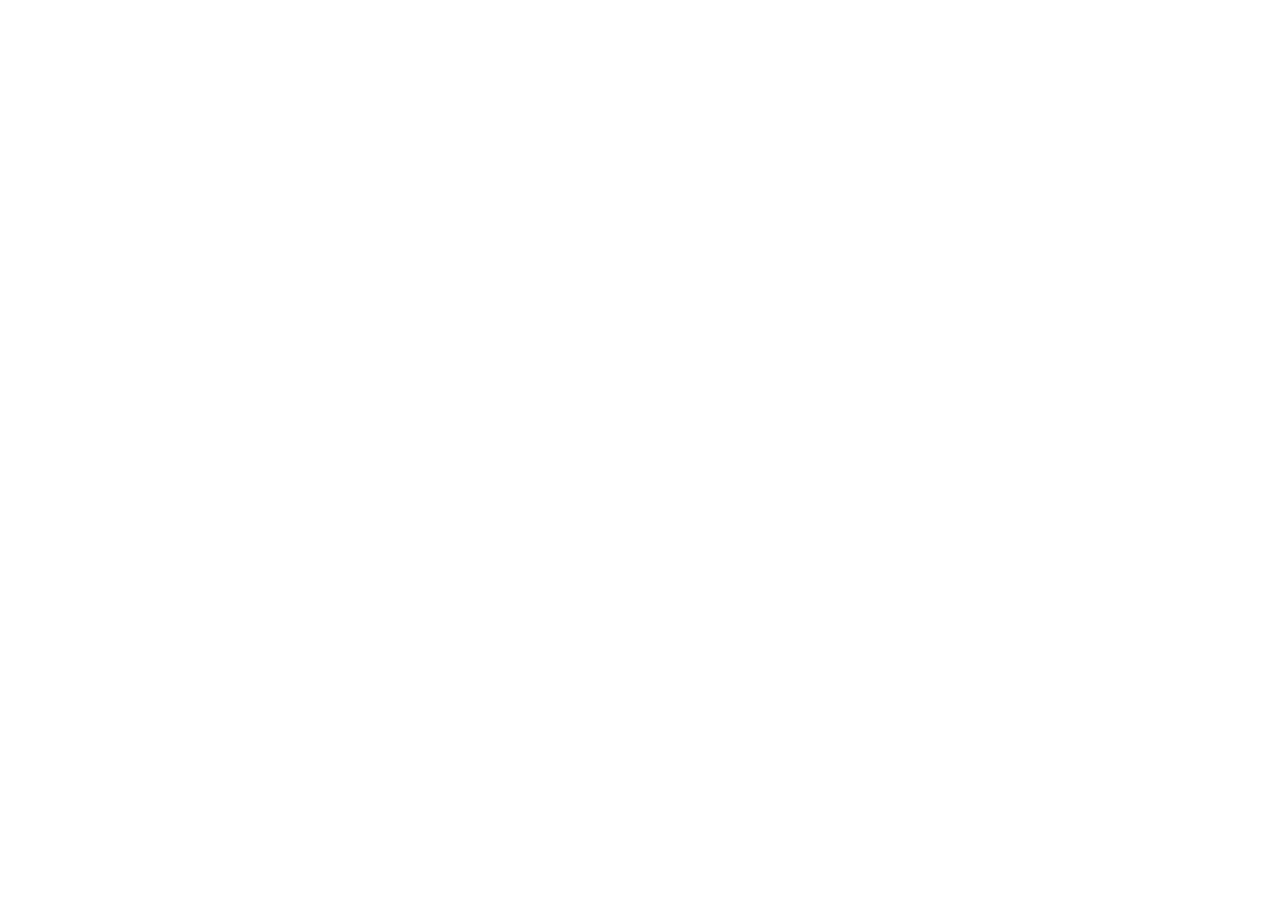
==== commit 341326eb: "Add Board: a GitHub Issues task manager as an installable PWA Board is an internal task manager for " ====
--- a/index.html
+++ b/index.html
@@ -1,919 +1,15 @@
 <!doctype html>
-<html lang="en" class="no-js">
-<head>
-<meta charset="utf-8">
-<meta name="viewport" content="width=device-width, initial-scale=1">
-<title>Websites, apps and automation for small businesses | Northbound</title>
-<meta name="description" content="A two-person studio that designs, builds and runs the digital side of small businesses — websites, online stores, custom apps and customer-support automation. Book a 20-minute call.">
-<link rel="canonical" href="https://hiroki-sebata.github.io/Agency-website/">
-
-<meta property="og:type" content="website">
-<meta property="og:site_name" content="Northbound">
-<meta property="og:title" content="Websites, apps and automation for small businesses | Northbound">
-<meta property="og:description" content="A two-person studio that designs, builds and runs the digital side of small businesses — websites, online stores, custom apps and customer-support automation. Book a 20-minute call.">
-<meta property="og:url" content="https://hiroki-sebata.github.io/Agency-website/">
-<meta property="og:image" content="https://hiroki-sebata.github.io/Agency-website/assets/img/og-image.png">
-<meta property="og:image:width" content="1200">
-<meta property="og:image:height" content="630">
-<meta property="og:image:alt" content="Northbound — websites, apps and automation for small businesses.">
-<meta name="twitter:card" content="summary_large_image">
-<meta name="twitter:title" content="Websites, apps and automation for small businesses | Northbound">
-<meta name="twitter:description" content="A two-person studio that designs, builds and runs the digital side of small businesses — websites, online stores, custom apps and customer-support automation. Book a 20-minute call.">
-<meta name="twitter:image" content="https://hiroki-sebata.github.io/Agency-website/assets/img/og-image.png">
-
-<meta name="theme-color" content="#06070a">
-<link rel="icon" href="assets/img/favicon.svg" type="image/svg+xml">
-<link rel="apple-touch-icon" href="assets/img/apple-touch-icon.png">
-<link rel="manifest" href="site.webmanifest">
-
-<link rel="preload" href="assets/fonts/inter-tight-latin.woff2" as="font" type="font/woff2" crossorigin>
-<link rel="stylesheet" href="assets/fonts/fonts.css">
-<link rel="stylesheet" href="assets/css/main.css">
-<script type="application/ld+json">
-{
-  "@context": "https://schema.org",
-  "@graph": [
-    {
-      "@type": "Organization",
-      "@id": "https://hiroki-sebata.github.io/Agency-website/#org",
-      "name": "Northbound",
-      "url": "https://hiroki-sebata.github.io/Agency-website/",
-      "logo": "https://hiroki-sebata.github.io/Agency-website/assets/img/logo.svg",
-      "description": "A two-person studio building websites, apps, online stores and support automation for small businesses.",
-      "founder": [
-        {
-          "@type": "Person",
-          "name": "Miguel Lourenço"
-        },
-        {
-          "@type": "Person",
-          "name": "Hiroki Sebata"
-        }
-      ],
-      "knowsAbout": [
-        "Web development",
-        "Mobile app development",
-        "E-commerce",
-        "Customer support automation",
-        "AI agents",
-        "Website design"
-      ],
-      "makesOffer": [
-        {
-          "@type": "Offer",
-          "itemOffered": {
-            "@type": "Service",
-            "name": "Websites & landing pages",
-            "description": "Marketing sites that load fast and ask for the enquiry."
-          }
-        },
-        {
-          "@type": "Offer",
-          "itemOffered": {
-            "@type": "Service",
-            "name": "Web & mobile apps",
-            "description": "Custom tools and products, built to be handed over."
-          }
-        },
-        {
-          "@type": "Offer",
-          "itemOffered": {
-            "@type": "Service",
-            "name": "Online stores",
-            "description": "Sell, take payments and keep stock straight."
-          }
-        },
-        {
-          "@type": "Offer",
-          "itemOffered": {
-            "@type": "Service",
-            "name": "Support automation & AI",
-            "description": "Answer the repeat questions without hiring for it."
-          }
-        }
-      ]
-    },
-    {
-      "@type": "WebSite",
-      "@id": "https://hiroki-sebata.github.io/Agency-website/#site",
-      "url": "https://hiroki-sebata.github.io/Agency-website/",
-      "name": "Northbound",
-      "publisher": {
-        "@id": "https://hiroki-sebata.github.io/Agency-website/#org"
-      },
-      "inLanguage": "en"
-    }
-  ]
-}
-</script>
-<script type="application/ld+json">
-{
-  "@context": "https://schema.org",
-  "@type": "FAQPage",
-  "mainEntity": [
-    {
-      "@type": "Question",
-      "name": "How much does a project cost?",
-      "acceptedAnswer": {
-        "@type": "Answer",
-        "text": "Every number follows a conversation, because a five-page brochure site and a booking platform with payments are not the same job. What we will commit to: a fixed price agreed before anyone starts, not an hourly meter that creeps. You get the figure in writing after the first call, along with what is in scope and what is not. That document is yours whether or not you hire us."
-      }
-    },
-    {
-      "@type": "Question",
-      "name": "We're a small business. Are we too small to bother you?",
-      "acceptedAnswer": {
-        "@type": "Answer",
-        "text": "Small is the entire point. Big agencies price for big committees — the account manager, the strategist, the deck. We skipped all of that so a one-person shop or a ten-person team can afford senior work. If your budget genuinely does not fit the problem, we will tell you on the first call and point you at a cheaper route, even when that route is not us."
-      }
-    },
-    {
-      "@type": "Question",
-      "name": "Do we own what you build?",
-      "acceptedAnswer": {
-        "@type": "Answer",
-        "text": "Yes, completely. The code lives in your repository, the domain is registered to you, and hosting and third-party accounts are created in your name on day one — not ours. If you stop working with us tomorrow, nothing switches off and nothing needs to be prised out of our hands."
-      }
-    },
-    {
-      "@type": "Question",
-      "name": "We already have a website. Does it have to be thrown away?",
-      "acceptedAnswer": {
-        "@type": "Answer",
-        "text": "Usually not. Plenty of sites are structurally fine and just badly organised, slow, or silent about what the business actually wants a visitor to do. We will look at what you have first and say honestly whether it is a rebuild or a rescue. A rescue is cheaper and we are happy to take it."
-      }
-    },
-    {
-      "@type": "Question",
-      "name": "How much of our time will this eat?",
-      "acceptedAnswer": {
-        "@type": "Answer",
-        "text": "Expect about an hour a week: one short call to look at progress and answer questions. We do the writing, the design decisions and the technical choices, and bring you the ones that are genuinely yours to make. What we do need early is access — your domain, your logo files, your current analytics. Chasing those is what actually delays projects."
-      }
-    },
-    {
-      "@type": "Question",
-      "name": "What happens if something breaks after launch?",
-      "acceptedAnswer": {
-        "@type": "Answer",
-        "text": "We watch the site for the first month after it goes live and fix anything that is our fault at no charge. After that you can stay on a monthly care plan or leave it with us on an ad-hoc basis. Either way you are not locked in, and leaving does not take the site with it."
-      }
-    }
-  ]
-}
-</script>
-</head>
-<body>
-<a class="skip" href="#main">Skip to content</a>
-<header class="header">
-  <div class="wrap">
-    <nav class="nav" aria-label="Main">
-      <a class="brand" href="index.html" aria-current="page">
-        <svg class="brand__mark" viewBox="0 0 32 32" aria-hidden="true" focusable="false"><path fill="currentColor" fill-rule="evenodd" d="M8.6 0h14.8A8.6 8.6 0 0 1 32 8.6v14.8a8.6 8.6 0 0 1-8.6 8.6H8.6A8.6 8.6 0 0 1 0 23.4V8.6A8.6 8.6 0 0 1 8.6 0Zm7.4 9.1L9.05 23a.74.74 0 0 0 1.02.97L16 21.03l5.93 2.94A.74.74 0 0 0 22.95 23L16 9.1Z"/></svg>
-        <span>Northbound</span>
-      </a>
-
-      <div class="nav__menu">
-        <ul class="nav__list">
-          <li class="nav__item" data-mega-item>
-            <button class="nav__link" type="button" data-mega-btn aria-expanded="false" aria-controls="mega-services">
-              Services
-              <svg class="nav__chev" viewBox="0 0 10 10" fill="none" aria-hidden="true"><path d="M1.5 3.6 5 7.1l3.5-3.5" stroke="currentColor" stroke-width="1.4" stroke-linecap="round" stroke-linejoin="round"/></svg>
-            </button>
-            <div class="mega" id="mega-services" data-mega-panel>
-              <div class="mega__grid">
-                <p class="mega__label">What we build</p>
-          <a class="mega__link" href="services.html#websites">
-            <span class="mega__ico"><svg class="" viewBox="0 0 24 24" fill="none" stroke="currentColor" stroke-width="1.6" stroke-linecap="round" stroke-linejoin="round" aria-hidden="true"><rect x="3" y="4" width="18" height="16" rx="2.5"/><path d="M3 9.2h18M6.6 6.6h.01M9.2 6.6h.01"/></svg></span>
-            <span>
-              <span class="mega__t">Websites &amp; landing pages</span>
-              <span class="mega__d">Marketing sites that load fast and ask for the enquiry.</span>
-            </span>
-          </a>
-          <a class="mega__link" href="services.html#apps">
-            <span class="mega__ico"><svg class="" viewBox="0 0 24 24" fill="none" stroke="currentColor" stroke-width="1.6" stroke-linecap="round" stroke-linejoin="round" aria-hidden="true"><rect x="7" y="2.5" width="10" height="19" rx="2.8"/><path d="M10.8 18.6h2.4"/></svg></span>
-            <span>
-              <span class="mega__t">Web &amp; mobile apps</span>
-              <span class="mega__d">Custom tools and products, built to be handed over.</span>
-            </span>
-          </a>
-          <a class="mega__link" href="services.html#ecommerce">
-            <span class="mega__ico"><svg class="" viewBox="0 0 24 24" fill="none" stroke="currentColor" stroke-width="1.6" stroke-linecap="round" stroke-linejoin="round" aria-hidden="true"><path d="M4.2 8h15.6l-1.2 11.1a2 2 0 0 1-2 1.8H7.4a2 2 0 0 1-2-1.8L4.2 8Z"/><path d="M9 8V6.2a3 3 0 0 1 6 0V8"/></svg></span>
-            <span>
-              <span class="mega__t">Online stores</span>
-              <span class="mega__d">Sell, take payments and keep stock straight.</span>
-            </span>
-          </a>
-          <a class="mega__link" href="services.html#automation">
-            <span class="mega__ico"><svg class="" viewBox="0 0 24 24" fill="none" stroke="currentColor" stroke-width="1.6" stroke-linecap="round" stroke-linejoin="round" aria-hidden="true"><rect x="4" y="8.4" width="16" height="11.6" rx="3.2"/><path d="M12 4.8v3.6M9.2 14h.01M14.8 14h.01M9.6 17.3h4.8"/><circle cx="12" cy="3.6" r="1.3"/></svg></span>
-            <span>
-              <span class="mega__t">Support automation &amp; AI</span>
-              <span class="mega__d">Answer the repeat questions without hiring for it.</span>
-            </span>
-          </a>
-              </div>
-              <div class="mega__foot">
-                <span class="text-xs text-faint">Fixed scope. No retainers you can't leave.</span>
-                <a class="tlink" href="services.html">All services <svg class="tlink__ico" viewBox="0 0 24 24" fill="none" stroke="currentColor" stroke-width="1.6" stroke-linecap="round" stroke-linejoin="round" aria-hidden="true"><path d="M4.8 12h13.4M12.6 6l6 6-6 6"/></svg></a>
-              </div>
-            </div>
-          </li>
-
-          <li class="nav__item" data-mega-item>
-            <button class="nav__link" type="button" data-mega-btn aria-expanded="false" aria-controls="mega-solutions">
-              Solutions
-              <svg class="nav__chev" viewBox="0 0 10 10" fill="none" aria-hidden="true"><path d="M1.5 3.6 5 7.1l3.5-3.5" stroke="currentColor" stroke-width="1.4" stroke-linecap="round" stroke-linejoin="round"/></svg>
-            </button>
-            <div class="mega" id="mega-solutions" data-mega-panel>
-              <div class="mega__grid">
-                <p class="mega__label">Start from the problem</p>
-          <a class="mega__link" href="solutions.html#enquiries">
-            <span class="mega__ico"><svg class="" viewBox="0 0 24 24" fill="none" stroke="currentColor" stroke-width="1.6" stroke-linecap="round" stroke-linejoin="round" aria-hidden="true"><circle cx="11" cy="11" r="6.6"/><path d="M15.8 15.8 21 21"/></svg></span>
-            <span>
-              <span class="mega__t">Get found, get enquiries</span>
-              <span class="mega__d">You exist online but nobody calls.</span>
-            </span>
-          </a>
-          <a class="mega__link" href="solutions.html#sell">
-            <span class="mega__ico"><svg class="" viewBox="0 0 24 24" fill="none" stroke="currentColor" stroke-width="1.6" stroke-linecap="round" stroke-linejoin="round" aria-hidden="true"><circle cx="9.6" cy="19.4" r="1.4"/><circle cx="17.4" cy="19.4" r="1.4"/><path d="M3 4.2h2.2l2.3 10.1a2 2 0 0 0 1.95 1.6h8.1a2 2 0 0 0 1.96-1.6L21 7.2H6"/></svg></span>
-            <span>
-              <span class="mega__t">Sell online</span>
-              <span class="mega__d">Move from DMs and invoices to a real checkout.</span>
-            </span>
-          </a>
-          <a class="mega__link" href="solutions.html#bookings">
-            <span class="mega__ico"><svg class="" viewBox="0 0 24 24" fill="none" stroke="currentColor" stroke-width="1.6" stroke-linecap="round" stroke-linejoin="round" aria-hidden="true"><rect x="3.5" y="5.2" width="17" height="15.3" rx="2.6"/><path d="M3.5 10.2h17M8 3.2v4M16 3.2v4"/></svg></span>
-            <span>
-              <span class="mega__t">Take bookings</span>
-              <span class="mega__d">Let people book themselves in, around the clock.</span>
-            </span>
-          </a>
-          <a class="mega__link" href="solutions.html#support">
-            <span class="mega__ico"><svg class="" viewBox="0 0 24 24" fill="none" stroke="currentColor" stroke-width="1.6" stroke-linecap="round" stroke-linejoin="round" aria-hidden="true"><path d="M20.4 12.3c0 4.1-3.75 7.4-8.4 7.4-.9 0-1.78-.12-2.6-.36L4.6 20.8l1.2-3.4a7.05 7.05 0 0 1-2.2-5.1c0-4.1 3.75-7.4 8.4-7.4s8.4 3.3 8.4 7.4Z"/></svg></span>
-            <span>
-              <span class="mega__t">Answer customers 24/7</span>
-              <span class="mega__d">The same ten questions, handled for you.</span>
-            </span>
-          </a>
-          <a class="mega__link" href="solutions.html#internal">
-            <span class="mega__ico"><svg class="" viewBox="0 0 24 24" fill="none" stroke="currentColor" stroke-width="1.6" stroke-linecap="round" stroke-linejoin="round" aria-hidden="true"><rect x="3.5" y="4.6" width="17" height="15" rx="2.2"/><path d="M3.5 9.6h17M9.6 9.6v10"/></svg></span>
-            <span>
-              <span class="mega__t">Replace the spreadsheet</span>
-              <span class="mega__d">One shared system instead of six tabs.</span>
-            </span>
-          </a>
-          <a class="mega__link" href="solutions.html#mvp">
-            <span class="mega__ico"><svg class="" viewBox="0 0 24 24" fill="none" stroke="currentColor" stroke-width="1.6" stroke-linecap="round" stroke-linejoin="round" aria-hidden="true"><path d="M12 3.1l1.95 5.05L19 10.1l-5.05 1.95L12 17.1l-1.95-5.05L5 10.1l5.05-1.95L12 3.1Z"/></svg></span>
-            <span>
-              <span class="mega__t">Launch a new idea</span>
-              <span class="mega__d">Get a first version in front of real users.</span>
-            </span>
-          </a>
-              </div>
-              <div class="mega__foot">
-                <span class="text-xs text-faint">Not sure which one? Say it in plain words on a call.</span>
-                <a class="tlink" href="solutions.html">All solutions <svg class="tlink__ico" viewBox="0 0 24 24" fill="none" stroke="currentColor" stroke-width="1.6" stroke-linecap="round" stroke-linejoin="round" aria-hidden="true"><path d="M4.8 12h13.4M12.6 6l6 6-6 6"/></svg></a>
-              </div>
-            </div>
-          </li>
-
-          <li><a class="nav__link" href="reviews.html">Reviews</a></li>
-          <li><a class="nav__link" href="about.html">About</a></li>
-          <li><a class="nav__link" href="contact.html">Contact</a></li>
-        </ul>
-      </div>
-
-      <div class="nav__actions">
-        <a class="btn btn--sm nav__action-desktop" href="contact.html#book" data-book>
-          Book a call <svg class="btn__ico" viewBox="0 0 24 24" fill="none" stroke="currentColor" stroke-width="1.6" stroke-linecap="round" stroke-linejoin="round" aria-hidden="true"><path d="M4.8 12h13.4M12.6 6l6 6-6 6"/></svg>
-        </a>
-        <button class="burger" type="button" data-drawer-toggle aria-expanded="false" aria-controls="drawer">
-          <span class="sr-only">Menu</span>
-          <span class="burger__box" aria-hidden="true">
-            <span class="burger__line"></span><span class="burger__line"></span><span class="burger__line"></span>
-          </span>
-        </button>
-      </div>
-    </nav>
-  </div>
-
-  <div class="drawer" id="drawer" data-drawer>
-    <div class="drawer__group" data-drawer-group>
-      <button class="drawer__top" type="button" data-drawer-top aria-expanded="false" aria-controls="drawer-services">
-        Services
-        <svg class="nav__chev" viewBox="0 0 10 10" fill="none" aria-hidden="true"><path d="M1.5 3.6 5 7.1l3.5-3.5" stroke="currentColor" stroke-width="1.4" stroke-linecap="round" stroke-linejoin="round"/></svg>
-      </button>
-      <div class="drawer__sub" id="drawer-services">
-        <div class="drawer__sub-inner">
-          <ul class="drawer__sub-list">
-              <li><a class="drawer__sub-link" href="services.html#websites"><svg class="mega__ico-sm" viewBox="0 0 24 24" fill="none" stroke="currentColor" stroke-width="1.6" stroke-linecap="round" stroke-linejoin="round" aria-hidden="true"><rect x="3" y="4" width="18" height="16" rx="2.5"/><path d="M3 9.2h18M6.6 6.6h.01M9.2 6.6h.01"/></svg><span>Websites &amp; landing pages</span></a></li>
-              <li><a class="drawer__sub-link" href="services.html#apps"><svg class="mega__ico-sm" viewBox="0 0 24 24" fill="none" stroke="currentColor" stroke-width="1.6" stroke-linecap="round" stroke-linejoin="round" aria-hidden="true"><rect x="7" y="2.5" width="10" height="19" rx="2.8"/><path d="M10.8 18.6h2.4"/></svg><span>Web &amp; mobile apps</span></a></li>
-              <li><a class="drawer__sub-link" href="services.html#ecommerce"><svg class="mega__ico-sm" viewBox="0 0 24 24" fill="none" stroke="currentColor" stroke-width="1.6" stroke-linecap="round" stroke-linejoin="round" aria-hidden="true"><path d="M4.2 8h15.6l-1.2 11.1a2 2 0 0 1-2 1.8H7.4a2 2 0 0 1-2-1.8L4.2 8Z"/><path d="M9 8V6.2a3 3 0 0 1 6 0V8"/></svg><span>Online stores</span></a></li>
-              <li><a class="drawer__sub-link" href="services.html#automation"><svg class="mega__ico-sm" viewBox="0 0 24 24" fill="none" stroke="currentColor" stroke-width="1.6" stroke-linecap="round" stroke-linejoin="round" aria-hidden="true"><rect x="4" y="8.4" width="16" height="11.6" rx="3.2"/><path d="M12 4.8v3.6M9.2 14h.01M14.8 14h.01M9.6 17.3h4.8"/><circle cx="12" cy="3.6" r="1.3"/></svg><span>Support automation &amp; AI</span></a></li>
-            <li><a class="drawer__sub-link accent" href="services.html">All services</a></li>
-          </ul>
-        </div>
-      </div>
-    </div>
-
-    <div class="drawer__group" data-drawer-group>
-      <button class="drawer__top" type="button" data-drawer-top aria-expanded="false" aria-controls="drawer-solutions">
-        Solutions
-        <svg class="nav__chev" viewBox="0 0 10 10" fill="none" aria-hidden="true"><path d="M1.5 3.6 5 7.1l3.5-3.5" stroke="currentColor" stroke-width="1.4" stroke-linecap="round" stroke-linejoin="round"/></svg>
-      </button>
-      <div class="drawer__sub" id="drawer-solutions">
-        <div class="drawer__sub-inner">
-          <ul class="drawer__sub-list">
-              <li><a class="drawer__sub-link" href="solutions.html#enquiries"><svg class="mega__ico-sm" viewBox="0 0 24 24" fill="none" stroke="currentColor" stroke-width="1.6" stroke-linecap="round" stroke-linejoin="round" aria-hidden="true"><circle cx="11" cy="11" r="6.6"/><path d="M15.8 15.8 21 21"/></svg><span>Get found, get enquiries</span></a></li>
-              <li><a class="drawer__sub-link" href="solutions.html#sell"><svg class="mega__ico-sm" viewBox="0 0 24 24" fill="none" stroke="currentColor" stroke-width="1.6" stroke-linecap="round" stroke-linejoin="round" aria-hidden="true"><circle cx="9.6" cy="19.4" r="1.4"/><circle cx="17.4" cy="19.4" r="1.4"/><path d="M3 4.2h2.2l2.3 10.1a2 2 0 0 0 1.95 1.6h8.1a2 2 0 0 0 1.96-1.6L21 7.2H6"/></svg><span>Sell online</span></a></li>
-              <li><a class="drawer__sub-link" href="solutions.html#bookings"><svg class="mega__ico-sm" viewBox="0 0 24 24" fill="none" stroke="currentColor" stroke-width="1.6" stroke-linecap="round" stroke-linejoin="round" aria-hidden="true"><rect x="3.5" y="5.2" width="17" height="15.3" rx="2.6"/><path d="M3.5 10.2h17M8 3.2v4M16 3.2v4"/></svg><span>Take bookings</span></a></li>
-              <li><a class="drawer__sub-link" href="solutions.html#support"><svg class="mega__ico-sm" viewBox="0 0 24 24" fill="none" stroke="currentColor" stroke-width="1.6" stroke-linecap="round" stroke-linejoin="round" aria-hidden="true"><path d="M20.4 12.3c0 4.1-3.75 7.4-8.4 7.4-.9 0-1.78-.12-2.6-.36L4.6 20.8l1.2-3.4a7.05 7.05 0 0 1-2.2-5.1c0-4.1 3.75-7.4 8.4-7.4s8.4 3.3 8.4 7.4Z"/></svg><span>Answer customers 24/7</span></a></li>
-              <li><a class="drawer__sub-link" href="solutions.html#internal"><svg class="mega__ico-sm" viewBox="0 0 24 24" fill="none" stroke="currentColor" stroke-width="1.6" stroke-linecap="round" stroke-linejoin="round" aria-hidden="true"><rect x="3.5" y="4.6" width="17" height="15" rx="2.2"/><path d="M3.5 9.6h17M9.6 9.6v10"/></svg><span>Replace the spreadsheet</span></a></li>
-              <li><a class="drawer__sub-link" href="solutions.html#mvp"><svg class="mega__ico-sm" viewBox="0 0 24 24" fill="none" stroke="currentColor" stroke-width="1.6" stroke-linecap="round" stroke-linejoin="round" aria-hidden="true"><path d="M12 3.1l1.95 5.05L19 10.1l-5.05 1.95L12 17.1l-1.95-5.05L5 10.1l5.05-1.95L12 3.1Z"/></svg><span>Launch a new idea</span></a></li>
-            <li><a class="drawer__sub-link accent" href="solutions.html">All solutions</a></li>
-          </ul>
-        </div>
-      </div>
-    </div>
-
-    <div class="drawer__group"><a class="drawer__top" href="reviews.html">Reviews</a></div>
-    <div class="drawer__group"><a class="drawer__top" href="about.html">About</a></div>
-    <div class="drawer__group"><a class="drawer__top" href="contact.html">Contact</a></div>
-
-    <div class="drawer__actions">
-      <a class="btn btn--lg btn--block" href="contact.html#book" data-book>Book a call <svg class="btn__ico" viewBox="0 0 24 24" fill="none" stroke="currentColor" stroke-width="1.6" stroke-linecap="round" stroke-linejoin="round" aria-hidden="true"><path d="M4.8 12h13.4M12.6 6l6 6-6 6"/></svg></a>
-      <a class="btn btn--ghost btn--lg btn--block" href="contact.html#form">Send a message</a>
-    </div>
-
-    <div class="drawer__meta">
-      <p class="text-xs text-faint">Reply <span data-response-time>within 1 business day</span>.</p>
-    </div>
-  </div>
-</header>
-
-<main id="main">
-
-<section class="hero">
-  <span class="hero__bg" aria-hidden="true"></span>
-  <span class="hero__grid-lines" aria-hidden="true"></span>
-  <div class="wrap">
-    <div class="stack stack-6" style="max-width:min(900px,100%)">
-      <p class="pill" data-reveal>
-        <span class="pill__dot pill__dot--live" aria-hidden="true"></span>
-        <span>Taking new projects &middot; remote, worldwide</span>
-      </p>
-      <h1 class="hero__title" data-reveal>Websites and apps that <span class="hl-ink">pull their weight</span>.</h1>
-      <p class="text-lead hero__lead" data-reveal>
-        We are a two-person studio. You brief us once; we design and build the thing; you end up owning it —
-        the site, the store, the app, or the automation that answers your customers while you sleep.
-      </p>
-      <div class="row" data-reveal>
-        <a class="btn btn--lg" href="contact.html#book" data-book>Book a 20-minute call <svg class="btn__ico" viewBox="0 0 24 24" fill="none" stroke="currentColor" stroke-width="1.6" stroke-linecap="round" stroke-linejoin="round" aria-hidden="true"><path d="M4.8 12h13.4M12.6 6l6 6-6 6"/></svg></a>
-        <a class="btn btn--ghost btn--lg" href="services.html">See what we build</a>
-      </div>
-      <p class="text-xs text-faint" data-reveal>
-        No sales team, no deck. A call, then a written plan with a fixed price.
-      </p>
-    </div>
-
-    <div class="hero__facts" data-reveal>
-      <div class="fact"><p class="fact__k">Typical first launch</p><p class="fact__v">4&ndash;6 weeks</p></div>
-      <div class="fact"><p class="fact__k">Who you talk to</p><p class="fact__v">The two people building it</p></div>
-      <div class="fact"><p class="fact__k">What you keep</p><p class="fact__v">Code, domain, every account</p></div>
-    </div>
-  </div>
-</section>
-
-<section class="sec sec--sm sec--line" aria-labelledby="tech-h">
-  <div class="wrap">
-    <h2 class="eyebrow eyebrow--dim" id="tech-h" style="margin-bottom:var(--s-5)">What we build with</h2>
-  </div>
-  <div class="marquee">
-    <ul class="marquee__track" ><li class="chip">Next.js</li><li class="chip">React</li><li class="chip">Astro</li><li class="chip">WordPress</li><li class="chip">Webflow</li><li class="chip">Shopify</li><li class="chip">Stripe</li><li class="chip">Supabase</li><li class="chip">Node.js</li><li class="chip">TypeScript</li><li class="chip">Tailwind</li><li class="chip">Postgres</li><li class="chip">React Native</li><li class="chip">Swift</li><li class="chip">Figma</li><li class="chip">Cloudflare</li><li class="chip">Vercel</li><li class="chip">Google Analytics</li><li class="chip">Twilio</li><li class="chip">OpenAI API</li><li class="chip">Zapier</li><li class="chip">Make</li></ul>
-    <ul class="marquee__track" aria-hidden="true"><li class="chip">Next.js</li><li class="chip">React</li><li class="chip">Astro</li><li class="chip">WordPress</li><li class="chip">Webflow</li><li class="chip">Shopify</li><li class="chip">Stripe</li><li class="chip">Supabase</li><li class="chip">Node.js</li><li class="chip">TypeScript</li><li class="chip">Tailwind</li><li class="chip">Postgres</li><li class="chip">React Native</li><li class="chip">Swift</li><li class="chip">Figma</li><li class="chip">Cloudflare</li><li class="chip">Vercel</li><li class="chip">Google Analytics</li><li class="chip">Twilio</li><li class="chip">OpenAI API</li><li class="chip">Zapier</li><li class="chip">Make</li></ul>
-  </div>
-  <div class="wrap" style="margin-top:var(--s-5)">
-    <p class="text-xs text-faint measure">We pick the boring, well-supported option on purpose — so the next developer who touches your project, whoever that is, can pick it up without a rewrite.</p>
-  </div>
-</section>
-
-<section class="sec sec--panel">
-  <div class="wrap">
-    <div class="shead shead--split">
-      <div class="stack stack-5">
-        <p class="eyebrow" data-reveal>What we do</p>
-        <h2 class="shead__title" data-reveal>Four things, done properly, instead of twenty done badly.</h2>
-      </div>
-      <p class="text-dim" data-reveal>
-        Most small businesses do not need an agency. They need someone senior to build one specific thing and then get out of the way.
-        These are the four we are good at.
-      </p>
-    </div>
-    <div class="grid grid--4">
-        <a class="card card--link" href="services.html#websites" data-reveal>
-          <span class="card__ico"><svg class="" viewBox="0 0 24 24" fill="none" stroke="currentColor" stroke-width="1.6" stroke-linecap="round" stroke-linejoin="round" aria-hidden="true"><rect x="3" y="4" width="18" height="16" rx="2.5"/><path d="M3 9.2h18M6.6 6.6h.01M9.2 6.6h.01"/></svg></span>
-          <div class="card__title">
-            <h3>Websites &amp; landing pages</h3>
-            <svg class="card__arrow" viewBox="0 0 24 24" fill="none" stroke="currentColor" stroke-width="1.6" stroke-linecap="round" stroke-linejoin="round" aria-hidden="true"><path d="M7.2 16.8 16.8 7.2M9.4 7.2h7.4v7.4"/></svg>
-          </div>
-          <p class="text-sm text-dim">Marketing sites that load fast and ask for the enquiry.</p>
-          <span class="card__foot">
-            <span class="num">01</span>
-            <span>Design &amp; build</span>
-          </span>
-        </a>
-        <a class="card card--link" href="services.html#apps" data-reveal>
-          <span class="card__ico"><svg class="" viewBox="0 0 24 24" fill="none" stroke="currentColor" stroke-width="1.6" stroke-linecap="round" stroke-linejoin="round" aria-hidden="true"><rect x="7" y="2.5" width="10" height="19" rx="2.8"/><path d="M10.8 18.6h2.4"/></svg></span>
-          <div class="card__title">
-            <h3>Web &amp; mobile apps</h3>
-            <svg class="card__arrow" viewBox="0 0 24 24" fill="none" stroke="currentColor" stroke-width="1.6" stroke-linecap="round" stroke-linejoin="round" aria-hidden="true"><path d="M7.2 16.8 16.8 7.2M9.4 7.2h7.4v7.4"/></svg>
-          </div>
-          <p class="text-sm text-dim">Custom tools and products, built to be handed over.</p>
-          <span class="card__foot">
-            <span class="num">02</span>
-            <span>Product work</span>
-          </span>
-        </a>
-        <a class="card card--link" href="services.html#ecommerce" data-reveal>
-          <span class="card__ico"><svg class="" viewBox="0 0 24 24" fill="none" stroke="currentColor" stroke-width="1.6" stroke-linecap="round" stroke-linejoin="round" aria-hidden="true"><path d="M4.2 8h15.6l-1.2 11.1a2 2 0 0 1-2 1.8H7.4a2 2 0 0 1-2-1.8L4.2 8Z"/><path d="M9 8V6.2a3 3 0 0 1 6 0V8"/></svg></span>
-          <div class="card__title">
-            <h3>Online stores</h3>
-            <svg class="card__arrow" viewBox="0 0 24 24" fill="none" stroke="currentColor" stroke-width="1.6" stroke-linecap="round" stroke-linejoin="round" aria-hidden="true"><path d="M7.2 16.8 16.8 7.2M9.4 7.2h7.4v7.4"/></svg>
-          </div>
-          <p class="text-sm text-dim">Sell, take payments and keep stock straight.</p>
-          <span class="card__foot">
-            <span class="num">03</span>
-            <span>Storefront</span>
-          </span>
-        </a>
-        <a class="card card--link" href="services.html#automation" data-reveal>
-          <span class="card__ico"><svg class="" viewBox="0 0 24 24" fill="none" stroke="currentColor" stroke-width="1.6" stroke-linecap="round" stroke-linejoin="round" aria-hidden="true"><rect x="4" y="8.4" width="16" height="11.6" rx="3.2"/><path d="M12 4.8v3.6M9.2 14h.01M14.8 14h.01M9.6 17.3h4.8"/><circle cx="12" cy="3.6" r="1.3"/></svg></span>
-          <div class="card__title">
-            <h3>Support automation &amp; AI</h3>
-            <svg class="card__arrow" viewBox="0 0 24 24" fill="none" stroke="currentColor" stroke-width="1.6" stroke-linecap="round" stroke-linejoin="round" aria-hidden="true"><path d="M7.2 16.8 16.8 7.2M9.4 7.2h7.4v7.4"/></svg>
-          </div>
-          <p class="text-sm text-dim">Answer the repeat questions without hiring for it.</p>
-          <span class="card__foot">
-            <span class="num">04</span>
-            <span>Automation</span>
-          </span>
-        </a>
-    </div>
-  </div>
-</section>
-
-<section class="sec sec--light">
-  <div class="wrap">
-    <div class="shead shead--split">
-      <div class="stack stack-5">
-        <p class="eyebrow" data-reveal>Start from the problem</p>
-        <h2 class="shead__title" data-reveal>Tell us what is slowing you down, not which technology to use.</h2>
-      </div>
-      <p class="text-dim" data-reveal>
-        You do not have to arrive knowing whether you need an app, a plugin or a rebuild.
-        Find the sentence below that sounds like your week.
-      </p>
-    </div>
-    <div class="grid grid--3">
-        <a class="card card--link" href="solutions.html#enquiries" data-reveal>
-          <span class="card__ico card__ico--mint"><svg class="" viewBox="0 0 24 24" fill="none" stroke="currentColor" stroke-width="1.6" stroke-linecap="round" stroke-linejoin="round" aria-hidden="true"><circle cx="11" cy="11" r="6.6"/><path d="M15.8 15.8 21 21"/></svg></span>
-          <div class="card__title">
-            <h3>Get found, get enquiries</h3>
-            <svg class="card__arrow" viewBox="0 0 24 24" fill="none" stroke="currentColor" stroke-width="1.6" stroke-linecap="round" stroke-linejoin="round" aria-hidden="true"><path d="M7.2 16.8 16.8 7.2M9.4 7.2h7.4v7.4"/></svg>
-          </div>
-          <p class="text-sm" style="color:var(--text-faint)"><strong style="color:var(--text-dim);font-weight:500">The problem.</strong> People search for what you do and find someone else. The site you have reads like a brochure and never asks for the enquiry.</p>
-          <p class="text-sm text-dim"><strong style="font-weight:500">What we build.</strong> A fast marketing site built around one action, with the basics search engines actually care about.</p>
-        </a>
-        <a class="card card--link" href="solutions.html#sell" data-reveal>
-          <span class="card__ico card__ico--mint"><svg class="" viewBox="0 0 24 24" fill="none" stroke="currentColor" stroke-width="1.6" stroke-linecap="round" stroke-linejoin="round" aria-hidden="true"><circle cx="9.6" cy="19.4" r="1.4"/><circle cx="17.4" cy="19.4" r="1.4"/><path d="M3 4.2h2.2l2.3 10.1a2 2 0 0 0 1.95 1.6h8.1a2 2 0 0 0 1.96-1.6L21 7.2H6"/></svg></span>
-          <div class="card__title">
-            <h3>Sell online</h3>
-            <svg class="card__arrow" viewBox="0 0 24 24" fill="none" stroke="currentColor" stroke-width="1.6" stroke-linecap="round" stroke-linejoin="round" aria-hidden="true"><path d="M7.2 16.8 16.8 7.2M9.4 7.2h7.4v7.4"/></svg>
-          </div>
-          <p class="text-sm" style="color:var(--text-faint)"><strong style="color:var(--text-dim);font-weight:500">The problem.</strong> Orders arrive as DMs, screenshots and &ldquo;can you send an invoice&rdquo;. Stock lives in your head.</p>
-          <p class="text-sm text-dim"><strong style="font-weight:500">What we build.</strong> A proper storefront with payments, stock and automatic order emails — on Shopify if that fits, custom if it doesn't.</p>
-        </a>
-        <a class="card card--link" href="solutions.html#bookings" data-reveal>
-          <span class="card__ico card__ico--mint"><svg class="" viewBox="0 0 24 24" fill="none" stroke="currentColor" stroke-width="1.6" stroke-linecap="round" stroke-linejoin="round" aria-hidden="true"><rect x="3.5" y="5.2" width="17" height="15.3" rx="2.6"/><path d="M3.5 10.2h17M8 3.2v4M16 3.2v4"/></svg></span>
-          <div class="card__title">
-            <h3>Take bookings</h3>
-            <svg class="card__arrow" viewBox="0 0 24 24" fill="none" stroke="currentColor" stroke-width="1.6" stroke-linecap="round" stroke-linejoin="round" aria-hidden="true"><path d="M7.2 16.8 16.8 7.2M9.4 7.2h7.4v7.4"/></svg>
-          </div>
-          <p class="text-sm" style="color:var(--text-faint)"><strong style="color:var(--text-dim);font-weight:500">The problem.</strong> Half your week goes on back-and-forth about times, and you still get no-shows.</p>
-          <p class="text-sm text-dim"><strong style="font-weight:500">What we build.</strong> Self-serve booking with your real availability, deposits if you want them, and reminders that cut no-shows.</p>
-        </a>
-        <a class="card card--link" href="solutions.html#support" data-reveal>
-          <span class="card__ico card__ico--mint"><svg class="" viewBox="0 0 24 24" fill="none" stroke="currentColor" stroke-width="1.6" stroke-linecap="round" stroke-linejoin="round" aria-hidden="true"><path d="M20.4 12.3c0 4.1-3.75 7.4-8.4 7.4-.9 0-1.78-.12-2.6-.36L4.6 20.8l1.2-3.4a7.05 7.05 0 0 1-2.2-5.1c0-4.1 3.75-7.4 8.4-7.4s8.4 3.3 8.4 7.4Z"/></svg></span>
-          <div class="card__title">
-            <h3>Answer customers 24/7</h3>
-            <svg class="card__arrow" viewBox="0 0 24 24" fill="none" stroke="currentColor" stroke-width="1.6" stroke-linecap="round" stroke-linejoin="round" aria-hidden="true"><path d="M7.2 16.8 16.8 7.2M9.4 7.2h7.4v7.4"/></svg>
-          </div>
-          <p class="text-sm" style="color:var(--text-faint)"><strong style="color:var(--text-dim);font-weight:500">The problem.</strong> The same ten questions, every day, answered by whoever is least busy.</p>
-          <p class="text-sm text-dim"><strong style="font-weight:500">What we build.</strong> An assistant trained on your own documents that answers in your words and hands anything delicate to a human.</p>
-        </a>
-        <a class="card card--link" href="solutions.html#internal" data-reveal>
-          <span class="card__ico card__ico--mint"><svg class="" viewBox="0 0 24 24" fill="none" stroke="currentColor" stroke-width="1.6" stroke-linecap="round" stroke-linejoin="round" aria-hidden="true"><rect x="3.5" y="4.6" width="17" height="15" rx="2.2"/><path d="M3.5 9.6h17M9.6 9.6v10"/></svg></span>
-          <div class="card__title">
-            <h3>Replace the spreadsheet</h3>
-            <svg class="card__arrow" viewBox="0 0 24 24" fill="none" stroke="currentColor" stroke-width="1.6" stroke-linecap="round" stroke-linejoin="round" aria-hidden="true"><path d="M7.2 16.8 16.8 7.2M9.4 7.2h7.4v7.4"/></svg>
-          </div>
-          <p class="text-sm" style="color:var(--text-faint)"><strong style="color:var(--text-dim);font-weight:500">The problem.</strong> Six spreadsheets, two of them out of date, one of them the real one.</p>
-          <p class="text-sm text-dim"><strong style="font-weight:500">What we build.</strong> One small internal tool with the fields you actually use, so the team stops guessing which tab is current.</p>
-        </a>
-        <a class="card card--link" href="solutions.html#mvp" data-reveal>
-          <span class="card__ico card__ico--mint"><svg class="" viewBox="0 0 24 24" fill="none" stroke="currentColor" stroke-width="1.6" stroke-linecap="round" stroke-linejoin="round" aria-hidden="true"><path d="M12 3.1l1.95 5.05L19 10.1l-5.05 1.95L12 17.1l-1.95-5.05L5 10.1l5.05-1.95L12 3.1Z"/></svg></span>
-          <div class="card__title">
-            <h3>Launch a new idea</h3>
-            <svg class="card__arrow" viewBox="0 0 24 24" fill="none" stroke="currentColor" stroke-width="1.6" stroke-linecap="round" stroke-linejoin="round" aria-hidden="true"><path d="M7.2 16.8 16.8 7.2M9.4 7.2h7.4v7.4"/></svg>
-          </div>
-          <p class="text-sm" style="color:var(--text-faint)"><strong style="color:var(--text-dim);font-weight:500">The problem.</strong> You have an idea and no way to find out whether anyone wants it.</p>
-          <p class="text-sm text-dim"><strong style="font-weight:500">What we build.</strong> A deliberately small first version in front of real users in weeks, built so it can be thrown away without regret.</p>
-        </a>
-    </div>
-    <p class="row" style="margin-top:var(--s-10)">
-      <a class="btn btn--solid" href="solutions.html">Browse all solutions <svg class="btn__ico" viewBox="0 0 24 24" fill="none" stroke="currentColor" stroke-width="1.6" stroke-linecap="round" stroke-linejoin="round" aria-hidden="true"><path d="M4.8 12h13.4M12.6 6l6 6-6 6"/></svg></a>
-      <a class="btn btn--ghost" href="contact.html#book" data-book>Or just describe it on a call</a>
-    </p>
-  </div>
-</section>
-
-<section class="sec">
-  <div class="wrap">
-    <div class="split split--wide-l">
-      <div class="stack stack-6">
-        <p class="eyebrow" data-reveal>In practice</p>
-        <h2 data-reveal>The same ten questions, answered without you.</h2>
-        <p class="text-lead" data-reveal>
-          Opening hours. Do you deliver. Where is my order. Can I move my appointment.
-          None of it needs a person — but all of it needs the <em>right</em> answer, in your words, with a human on hand the moment it gets delicate.
-        </p>
-        <ul class="card__list" data-reveal style="font-size:var(--t-body)">
-          <li><svg class="card__tick" viewBox="0 0 24 24" fill="none" stroke="currentColor" stroke-width="1.6" stroke-linecap="round" stroke-linejoin="round" aria-hidden="true"><path d="M4.4 12.6l4.9 4.9L19.8 6.9"/></svg><span>Trained on your documents, prices and policies — not the open internet.</span></li>
-          <li><svg class="card__tick" viewBox="0 0 24 24" fill="none" stroke="currentColor" stroke-width="1.6" stroke-linecap="round" stroke-linejoin="round" aria-hidden="true"><path d="M4.4 12.6l4.9 4.9L19.8 6.9"/></svg><span>Answers on the channels you already use: site chat, email, WhatsApp, Instagram.</span></li>
-          <li><svg class="card__tick" viewBox="0 0 24 24" fill="none" stroke="currentColor" stroke-width="1.6" stroke-linecap="round" stroke-linejoin="round" aria-hidden="true"><path d="M4.4 12.6l4.9 4.9L19.8 6.9"/></svg><span>Hands over to you the moment money, complaints or anything unusual comes up.</span></li>
-          <li><svg class="card__tick" viewBox="0 0 24 24" fill="none" stroke="currentColor" stroke-width="1.6" stroke-linecap="round" stroke-linejoin="round" aria-hidden="true"><path d="M4.4 12.6l4.9 4.9L19.8 6.9"/></svg><span>Every conversation logged, so you can see what customers keep asking for.</span></li>
-        </ul>
-        <p data-reveal><a class="tlink" href="services.html#automation">How support automation works <svg class="tlink__ico" viewBox="0 0 24 24" fill="none" stroke="currentColor" stroke-width="1.6" stroke-linecap="round" stroke-linejoin="round" aria-hidden="true"><path d="M4.8 12h13.4M12.6 6l6 6-6 6"/></svg></a></p>
-      </div>
-
-      <div class="stack stack-5" data-reveal>
-        <div class="panel">
-          <div class="panel__head">
-            <span class="dots" aria-hidden="true"><i></i><i></i><i></i></span>
-            <span>Website chat &middot; 23:41</span>
-          </div>
-          <div class="chat">
-            <p class="bubble">Hi — are you open on Sunday? I need a repair before Monday.</p>
-            <p class="bubble bubble--me">We are closed Sundays, but Saturday drop-offs before 2pm are ready Monday morning. Want me to hold a slot?<span class="bubble__meta">Assistant &middot; answered in 3s</span></p>
-            <p class="bubble">Yes please, 11am.</p>
-            <p class="bubble bubble--me">Booked, and I have emailed the confirmation. Anything else?<span class="bubble__meta">Assistant &middot; added to calendar</span></p>
-          </div>
-        </div>
-
-        <div class="panel">
-          <div class="panel__head">
-            <span class="dots" aria-hidden="true"><i></i><i></i><i></i></span>
-            <span>Overnight, handled</span>
-          </div>
-          <ul class="todo">
-            <li class="is-done"><span class="todo__box" aria-hidden="true"><svg class="" viewBox="0 0 24 24" fill="none" stroke="currentColor" stroke-width="1.6" stroke-linecap="round" stroke-linejoin="round" aria-hidden="true"><path d="M4.4 12.6l4.9 4.9L19.8 6.9"/></svg></span><span>Answered 14 opening-hours questions</span><span class="todo__by">auto</span></li>
-            <li class="is-done"><span class="todo__box" aria-hidden="true"><svg class="" viewBox="0 0 24 24" fill="none" stroke="currentColor" stroke-width="1.6" stroke-linecap="round" stroke-linejoin="round" aria-hidden="true"><path d="M4.4 12.6l4.9 4.9L19.8 6.9"/></svg></span><span>Took 3 bookings, sent confirmations</span><span class="todo__by">auto</span></li>
-            <li class="is-done"><span class="todo__box" aria-hidden="true"><svg class="" viewBox="0 0 24 24" fill="none" stroke="currentColor" stroke-width="1.6" stroke-linecap="round" stroke-linejoin="round" aria-hidden="true"><path d="M4.4 12.6l4.9 4.9L19.8 6.9"/></svg></span><span>Chased 2 unpaid invoices</span><span class="todo__by">auto</span></li>
-            <li><span class="todo__box" aria-hidden="true"><svg class="" viewBox="0 0 24 24" fill="none" stroke="currentColor" stroke-width="1.6" stroke-linecap="round" stroke-linejoin="round" aria-hidden="true"><path d="M4.4 12.6l4.9 4.9L19.8 6.9"/></svg></span><span>Refund request from Tuesday&rsquo;s order</span><span class="todo__by">for you</span></li>
-          </ul>
-          <p class="text-xs text-faint" style="margin-top:var(--s-4)">Illustration of a typical set-up, not a live feed.</p>
-        </div>
-      </div>
-    </div>
-  </div>
-</section>
-
-<section class="sec sec--panel">
-  <div class="wrap">
-    <div class="shead shead--center">
-      <p class="eyebrow eyebrow--plain" data-reveal>How we are set up</p>
-      <h2 class="shead__title shead__title--wide" data-reveal>A studio of two, on purpose.</h2>
-      <p class="text-lead measure" data-reveal>These are not growth targets. They are the structural facts of hiring a two-person studio instead of an agency.</p>
-    </div>
-    <div class="stats">
-      <div class="stat" data-reveal>
-        <p class="stat__v">2</p>
-        <p class="stat__k">founders — and no account managers between you and them</p>
-      </div>
-      <div class="stat" data-reveal>
-        <p class="stat__v">1</p>
-        <p class="stat__k">point of contact from the first call to after launch</p>
-      </div>
-      <div class="stat" data-reveal>
-        <p class="stat__v">100%</p>
-        <p class="stat__k">of the code, domains and accounts registered in your name</p>
-      </div>
-      <div class="stat" data-reveal>
-        <p class="stat__v">0</p>
-        <p class="stat__k">long lock-ins — monthly care is cancellable, always</p>
-      </div>
-    </div>
-  </div>
-</section>
-
-<section class="sec">
-  <div class="wrap">
-    <div class="shead shead--split">
-      <div class="stack stack-5">
-        <p class="eyebrow" data-reveal>How we work</p>
-        <h2 class="shead__title" data-reveal>From first call to live, without the mystery.</h2>
-      </div>
-      <p class="text-dim" data-reveal>
-        You will always know what is happening this week and what lands next.
-        Timings below are what a typical first project looks like — we will give you real dates in writing before starting.
-      </p>
-    </div>
-    <ol class="steps">
-      <li class="step" data-reveal>
-        <span class="step__n">01</span>
-        <h3>Scope</h3>
-        <p class="step__d">A call, then a short written plan: what we would build, what it costs, when it lands. Free, and yours to keep even if you walk away.</p>
-        <span class="step__meta">2–3 days</span>
-      </li>
-      <li class="step" data-reveal>
-        <span class="step__n">02</span>
-        <h3>Design</h3>
-        <p class="step__d">You see real screens before anyone writes code, because that is when changes are still cheap. We iterate until you would be happy to send the link to a customer.</p>
-        <span class="step__meta">Week 1</span>
-      </li>
-      <li class="step" data-reveal>
-        <span class="step__n">03</span>
-        <h3>Build</h3>
-        <p class="step__d">A live staging link from the first day and a short written update every week. Nothing about the finished thing should be a surprise.</p>
-        <span class="step__meta">Weeks 2–5</span>
-      </li>
-      <li class="step" data-reveal>
-        <span class="step__n">04</span>
-        <h3>Launch &amp; look after</h3>
-        <p class="step__d">We put it live, watch it closely for a month, and hand over every key. Stay on a care plan or leave it — it works either way.</p>
-        <span class="step__meta">Ongoing, optional</span>
-      </li>
-    </ol>
-  </div>
-</section>
-
-<section class="sec sec--panel">
-  <div class="wrap">
-    <div class="shead shead--split">
-      <div class="stack stack-5">
-        <p class="eyebrow" data-reveal>Reviews</p>
-        <h2 class="shead__title" data-reveal>What it is like to work with us.</h2>
-      </div>
-      <p class="text-dim" data-reveal>We ask every client the same three questions when a project ends, and publish the answers as given.</p>
-    </div>
-
-    <div class="notice" data-reveal style="margin-bottom:var(--s-8)">
-      <svg class="" viewBox="0 0 24 24" fill="none" stroke="currentColor" stroke-width="1.6" stroke-linecap="round" stroke-linejoin="round" aria-hidden="true"><circle cx="12" cy="12" r="3.1"/><path d="M12 3.2v2.3M12 18.5v2.3M4.8 7.6l2 1.15M15.2 15.25l2 1.15M4.8 16.4l2-1.15M15.2 8.75l2-1.15"/></svg>
-      <span><strong>Placeholder content.</strong> These two cards are templates. Replace them with real client words in <code>index.html</code> and <code>reviews.html</code> — and delete this notice when you do.</span>
-    </div>
-
-    <div class="grid grid--2">
-      <blockquote class="quote quote--feature" data-reveal>
-        <svg class="quote__mark" viewBox="0 0 24 24" fill="none" stroke="currentColor" stroke-width="1.6" stroke-linecap="round" stroke-linejoin="round" aria-hidden="true"><path d="M10.1 7.4c-2.85.72-4.6 3.05-4.6 5.98V17.3h4.98v-5.45H8.12c.1-1.42.92-2.34 2.44-2.84L10.1 7.4Zm8.74 0c-2.85.72-4.6 3.05-4.6 5.98V17.3h4.98v-5.45h-2.36c.1-1.42.92-2.34 2.44-2.84L18.84 7.4Z" fill="currentColor" stroke="none"/></svg>
-        <p class="quote__body">Paste a client&rsquo;s own words here. The most persuasive reviews name the problem before you arrived, what changed, and one specific number if there is one.</p>
-        <footer class="quote__who">
-          <span class="avatar" aria-hidden="true">&mdash;</span>
-          <span>
-            <span class="quote__name">Client name</span>
-            <span class="quote__role">Role &middot; Business name</span>
-          </span>
-        </footer>
-      </blockquote>
-      <blockquote class="quote quote--feature" data-reveal>
-        <svg class="quote__mark" viewBox="0 0 24 24" fill="none" stroke="currentColor" stroke-width="1.6" stroke-linecap="round" stroke-linejoin="round" aria-hidden="true"><path d="M10.1 7.4c-2.85.72-4.6 3.05-4.6 5.98V17.3h4.98v-5.45H8.12c.1-1.42.92-2.34 2.44-2.84L10.1 7.4Zm8.74 0c-2.85.72-4.6 3.05-4.6 5.98V17.3h4.98v-5.45h-2.36c.1-1.42.92-2.34 2.44-2.84L18.84 7.4Z" fill="currentColor" stroke="none"/></svg>
-        <p class="quote__body">A second review goes here. Keep them short — two or three sentences each is more convincing than a paragraph of praise.</p>
-        <footer class="quote__who">
-          <span class="avatar" aria-hidden="true">&mdash;</span>
-          <span>
-            <span class="quote__name">Client name</span>
-            <span class="quote__role">Role &middot; Business name</span>
-          </span>
-        </footer>
-      </blockquote>
-    </div>
-
-    <p style="margin-top:var(--s-8)"><a class="tlink" href="reviews.html">Read all reviews <svg class="tlink__ico" viewBox="0 0 24 24" fill="none" stroke="currentColor" stroke-width="1.6" stroke-linecap="round" stroke-linejoin="round" aria-hidden="true"><path d="M4.8 12h13.4M12.6 6l6 6-6 6"/></svg></a></p>
-  </div>
-</section>
-
-<section class="sec">
-  <div class="wrap">
-    <div class="split split--wide-r">
-      <div class="stack stack-6">
-        <p class="eyebrow" data-reveal>Who you would be working with</p>
-        <h2 data-reveal>Two founders. No handover to a junior team.</h2>
-        <p class="text-lead" data-reveal>
-          Northbound is Miguel Louren&ccedil;o and Hiroki Sebata. The people on the first call are the people who design it, build it and answer the email when something breaks.
-        </p>
-        <p data-reveal><a class="tlink" href="about.html">More about the studio <svg class="tlink__ico" viewBox="0 0 24 24" fill="none" stroke="currentColor" stroke-width="1.6" stroke-linecap="round" stroke-linejoin="round" aria-hidden="true"><path d="M4.8 12h13.4M12.6 6l6 6-6 6"/></svg></a></p>
-      </div>
-      <div class="grid grid--2">
-        
-        <div class="card founder" data-reveal>
-          <span class="founder__av" aria-hidden="true">ML</span>
-          <div>
-            <h3 style="font-size:var(--t-h4)">Miguel Louren&ccedil;o</h3>
-            <p class="text-xs text-faint" style="margin-top:.25rem">Co-founder</p>
-          </div>
-          <p class="text-sm text-dim">One or two lines about what Miguel focuses on. <span class="badge badge--note">edit in about.html</span></p>
-        </div>
-        <div class="card founder" data-reveal>
-          <span class="founder__av" aria-hidden="true">HS</span>
-          <div>
-            <h3 style="font-size:var(--t-h4)">Hiroki Sebata</h3>
-            <p class="text-xs text-faint" style="margin-top:.25rem">Co-founder</p>
-          </div>
-          <p class="text-sm text-dim">One or two lines about what Hiroki focuses on. <span class="badge badge--note">edit in about.html</span></p>
-        </div>
-      </div>
-    </div>
-  </div>
-</section>
-
-<section class="sec sec--panel">
-  <div class="wrap wrap--narrow">
-    <div class="shead shead--center">
-      <p class="eyebrow eyebrow--plain" data-reveal>Before you ask</p>
-      <h2 class="shead__title" data-reveal>The questions we get every week.</h2>
-    </div>
-    <div data-reveal>
-      <div class="acc">
-  <div class="acc__item">
-    <h3>
-      <button class="acc__btn" type="button" data-acc-btn aria-expanded="true" aria-controls="faq-0-1869417624">
-        <span>How much does a project cost?</span>
-        <span class="acc__sign" aria-hidden="true"></span>
-      </button>
-    </h3>
-    <div class="acc__panel" id="faq-0-1869417624">
-      <div class="acc__panel-inner">
-        <p>Every number follows a conversation, because a five-page brochure site and a booking platform with payments are not the same job. What we will commit to: a fixed price agreed before anyone starts, not an hourly meter that creeps.</p>
-        <p>You get the figure in writing after the first call, along with what is in scope and what is not. That document is yours whether or not you hire us.</p>
-      </div>
-    </div>
-  </div>
-  <div class="acc__item">
-    <h3>
-      <button class="acc__btn" type="button" data-acc-btn aria-expanded="false" aria-controls="faq-1-927177210">
-        <span>We're a small business. Are we too small to bother you?</span>
-        <span class="acc__sign" aria-hidden="true"></span>
-      </button>
-    </h3>
-    <div class="acc__panel" id="faq-1-927177210">
-      <div class="acc__panel-inner">
-        <p>Small is the entire point. Big agencies price for big committees — the account manager, the strategist, the deck. We skipped all of that so a one-person shop or a ten-person team can afford senior work.</p>
-        <p>If your budget genuinely does not fit the problem, we will tell you on the first call and point you at a cheaper route, even when that route is not us.</p>
-      </div>
-    </div>
-  </div>
-  <div class="acc__item">
-    <h3>
-      <button class="acc__btn" type="button" data-acc-btn aria-expanded="false" aria-controls="faq-2-153037751">
-        <span>Do we own what you build?</span>
-        <span class="acc__sign" aria-hidden="true"></span>
-      </button>
-    </h3>
-    <div class="acc__panel" id="faq-2-153037751">
-      <div class="acc__panel-inner">
-        <p>Yes, completely. The code lives in your repository, the domain is registered to you, and hosting and third-party accounts are created in your name on day one — not ours.</p>
-        <p>If you stop working with us tomorrow, nothing switches off and nothing needs to be prised out of our hands.</p>
-      </div>
-    </div>
-  </div>
-  <div class="acc__item">
-    <h3>
-      <button class="acc__btn" type="button" data-acc-btn aria-expanded="false" aria-controls="faq-3-759129707">
-        <span>We already have a website. Does it have to be thrown away?</span>
-        <span class="acc__sign" aria-hidden="true"></span>
-      </button>
-    </h3>
-    <div class="acc__panel" id="faq-3-759129707">
-      <div class="acc__panel-inner">
-        <p>Usually not. Plenty of sites are structurally fine and just badly organised, slow, or silent about what the business actually wants a visitor to do.</p>
-        <p>We will look at what you have first and say honestly whether it is a rebuild or a rescue. A rescue is cheaper and we are happy to take it.</p>
-      </div>
-    </div>
-  </div>
-  <div class="acc__item">
-    <h3>
-      <button class="acc__btn" type="button" data-acc-btn aria-expanded="false" aria-controls="faq-4-91389708">
-        <span>How much of our time will this eat?</span>
-        <span class="acc__sign" aria-hidden="true"></span>
-      </button>
-    </h3>
-    <div class="acc__panel" id="faq-4-91389708">
-      <div class="acc__panel-inner">
-        <p>Expect about an hour a week: one short call to look at progress and answer questions. We do the writing, the design decisions and the technical choices, and bring you the ones that are genuinely yours to make.</p>
-        <p>What we do need early is access — your domain, your logo files, your current analytics. Chasing those is what actually delays projects.</p>
-      </div>
-    </div>
-  </div>
-  <div class="acc__item">
-    <h3>
-      <button class="acc__btn" type="button" data-acc-btn aria-expanded="false" aria-controls="faq-5-1771157734">
-        <span>What happens if something breaks after launch?</span>
-        <span class="acc__sign" aria-hidden="true"></span>
-      </button>
-    </h3>
-    <div class="acc__panel" id="faq-5-1771157734">
-      <div class="acc__panel-inner">
-        <p>We watch the site for the first month after it goes live and fix anything that is our fault at no charge. After that you can stay on a monthly care plan or leave it with us on an ad-hoc basis.</p>
-        <p>Either way you are not locked in, and leaving does not take the site with it.</p>
-      </div>
-    </div>
-  </div>
-</div>
-    </div>
-  </div>
-</section>
-
-<section class="sec">
-  <div class="wrap">
-    <div class="cta" data-reveal>
-      <span class="cta__bg" aria-hidden="true"></span>
-      <p class="eyebrow eyebrow--plain center-x">Next step</p>
-      <h2 class="cta__title" style="margin-top:var(--s-4)">Tell us what's slowing the business down.</h2>
-      <p class="text-lead measure center-x" style="margin-top:var(--s-5)">One short call. We'll tell you what we'd build, roughly how long it takes, and whether we're the right people for it. If we're not, we'll say so.</p>
-      <div class="row" style="justify-content:center;margin-top:var(--s-8)">
-        <a class="btn btn--lg" href="contact.html#book" data-book>Book a call <svg class="btn__ico" viewBox="0 0 24 24" fill="none" stroke="currentColor" stroke-width="1.6" stroke-linecap="round" stroke-linejoin="round" aria-hidden="true"><path d="M4.8 12h13.4M12.6 6l6 6-6 6"/></svg></a>
-        <a class="btn btn--ghost btn--lg" href="contact.html#form">Send a message instead</a>
-      </div>
-      <p class="text-xs text-faint" style="margin-top:var(--s-5)">No pitch deck, no sales team — you'll be talking to the people who'd do the work.</p>
-    </div>
-  </div>
-</section>
-</main>
-
-<footer class="footer">
-  <div class="wrap">
-    <div class="footer__top">
-      <div class="footer__brand">
-        <a class="brand" href="index.html"><svg class="brand__mark" viewBox="0 0 32 32" aria-hidden="true" focusable="false"><path fill="currentColor" fill-rule="evenodd" d="M8.6 0h14.8A8.6 8.6 0 0 1 32 8.6v14.8a8.6 8.6 0 0 1-8.6 8.6H8.6A8.6 8.6 0 0 1 0 23.4V8.6A8.6 8.6 0 0 1 8.6 0Zm7.4 9.1L9.05 23a.74.74 0 0 0 1.02.97L16 21.03l5.93 2.94A.74.74 0 0 0 22.95 23L16 9.1Z"/></svg><span>Northbound</span></a>
-        <p class="text-sm text-dim">A two-person studio building the digital side of small businesses — websites, apps, online stores and support automation.</p>
-        <p class="row row--tight">
-          <span class="pill"><span class="pill__dot pill__dot--live" aria-hidden="true"></span><span>Taking new projects</span></span>
-        </p>
-        <p class="text-sm"><a class="tlink" href="#" data-mail data-mail-text data-mail-subject="Website enquiry">loading…</a></p>
-        <p class="row row--tight">
-          <a class="footer__link" data-social="linkedin" href="#" hidden>LinkedIn</a>
-          <a class="footer__link" data-social="github" href="#" hidden>GitHub</a>
-        </p>
-      </div>
-
-      <div class="footer__cols">
-        
-        <div>
-          <h2 class="footer__h">Services</h2>
-          <ul class="footer__list">
-            <li><a class="footer__link" href="services.html#websites">Websites &amp; landing pages</a></li>
-            <li><a class="footer__link" href="services.html#apps">Web &amp; mobile apps</a></li>
-            <li><a class="footer__link" href="services.html#ecommerce">Online stores</a></li>
-            <li><a class="footer__link" href="services.html#automation">Support automation &amp; AI</a></li>
-            <li><a class="footer__link" href="services.html#care">Care &amp; maintenance</a></li>
-          </ul>
-        </div>
-        
-        <div>
-          <h2 class="footer__h">Solutions</h2>
-          <ul class="footer__list">
-            <li><a class="footer__link" href="solutions.html#enquiries">Get found, get enquiries</a></li>
-            <li><a class="footer__link" href="solutions.html#sell">Sell online</a></li>
-            <li><a class="footer__link" href="solutions.html#bookings">Take bookings</a></li>
-            <li><a class="footer__link" href="solutions.html#support">Answer customers 24/7</a></li>
-            <li><a class="footer__link" href="solutions.html#internal">Replace the spreadsheet</a></li>
-            <li><a class="footer__link" href="solutions.html#mvp">Launch a new idea</a></li>
-          </ul>
-        </div>
-        
-        <div>
-          <h2 class="footer__h">Studio</h2>
-          <ul class="footer__list">
-            <li><a class="footer__link" href="about.html">About us</a></li>
-            <li><a class="footer__link" href="about.html#how">How we work</a></li>
-            <li><a class="footer__link" href="reviews.html">Reviews</a></li>
-            <li><a class="footer__link" href="contact.html">Contact</a></li>
-            <li><a class="footer__link" href="contact.html#book">Book a call</a></li>
-          </ul>
-        </div>
-      </div>
-    </div>
-
-    <div class="footer__bottom">
-      <p>&copy; <span data-year>2026</span> Northbound. Founded by Miguel Louren&ccedil;o &amp; Hiroki Sebata.</p>
-      <nav class="footer__legal" aria-label="Legal">
-        <a class="footer__link" href="privacy.html">Privacy</a>
-        <a class="footer__link" href="contact.html">Get in touch</a>
-      </nav>
-    </div>
-  </div>
-</footer>
-
-<script src="assets/js/config.js"></script>
-<script src="assets/js/main.js" defer></script>
-</body>
+<html lang="en">
+  <head>
+    <meta charset="UTF-8" />
+    <meta name="viewport" content="width=device-width, initial-scale=1, viewport-fit=cover" />
+    <link rel="icon" type="image/svg+xml" href="favicon.svg" />
+    <meta name="theme-color" content="#5b7cfa" />
+    <meta name="color-scheme" content="light dark" />
+    <title>Board — Northbound</title>
+  </head>
+  <body>
+    <div id="root"></div>
+    <script type="module" src="/src/main.tsx"></script>
+  </body>
 </html>
